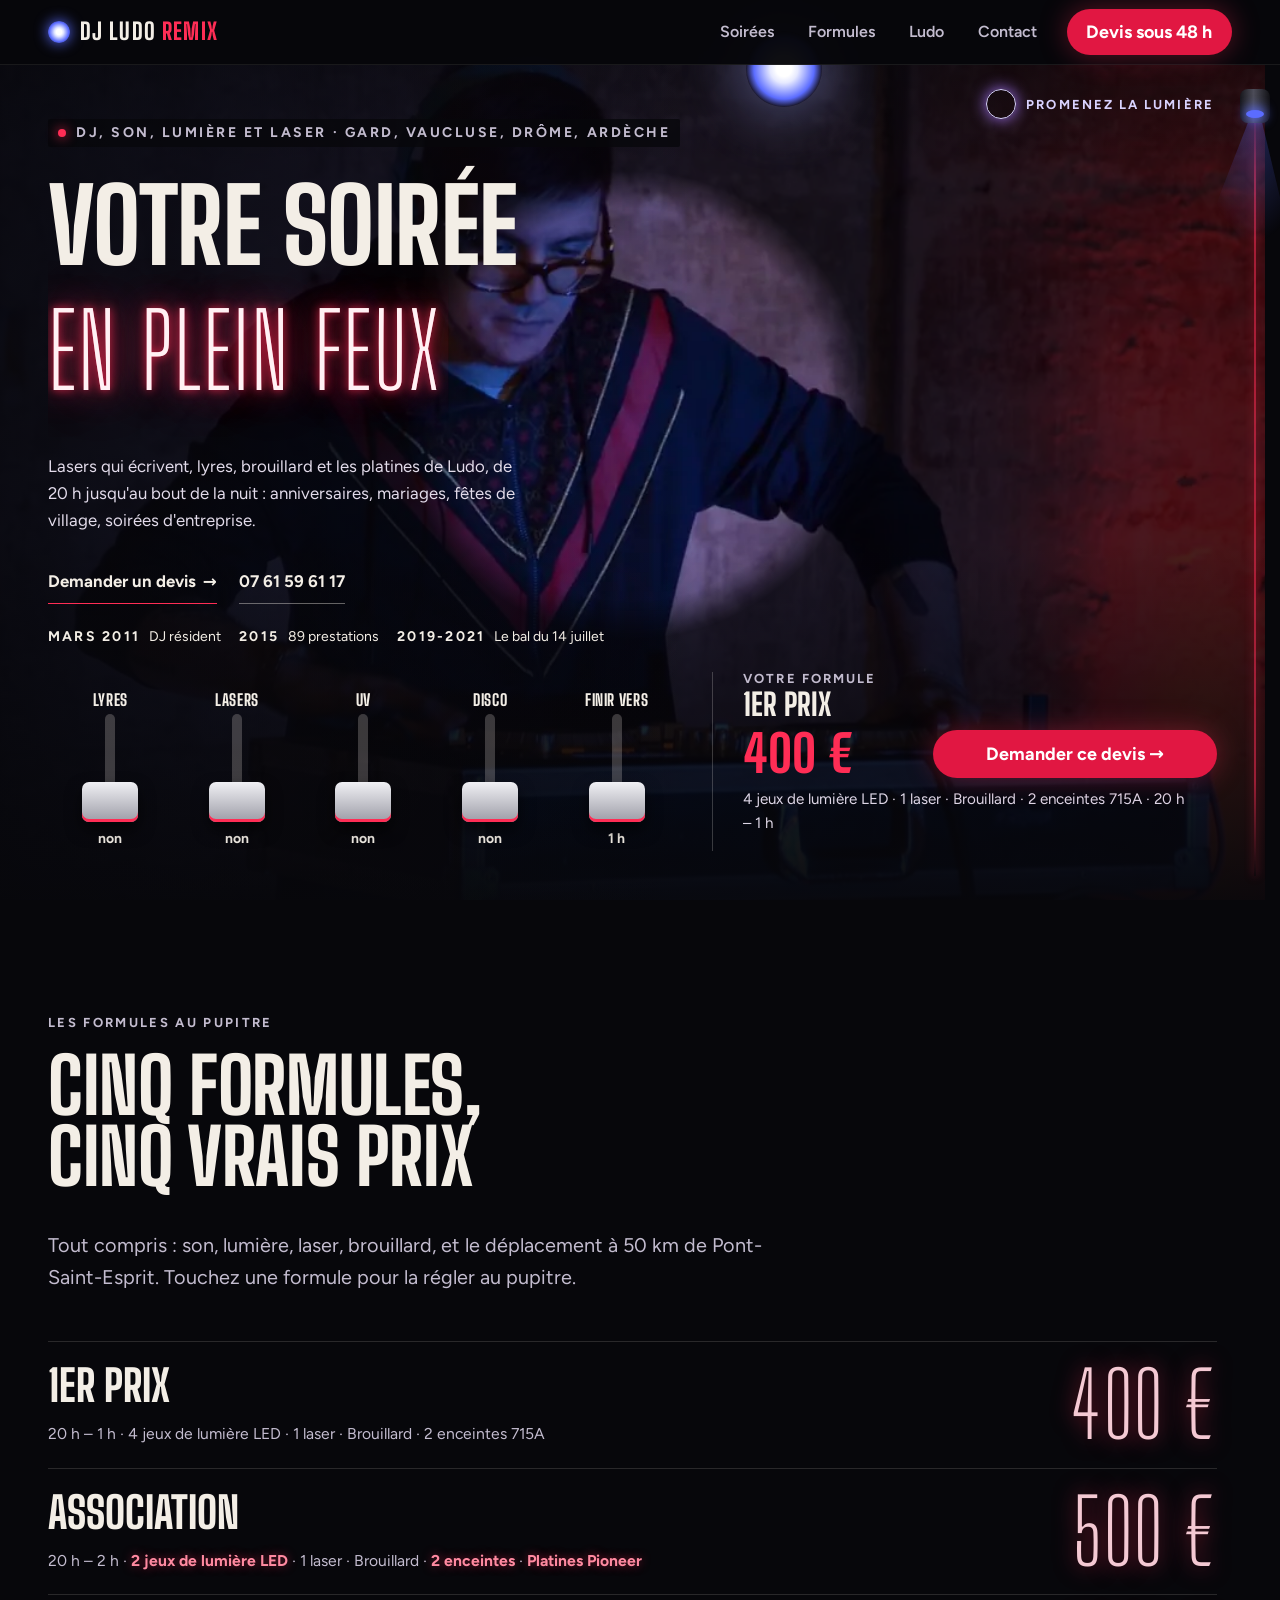
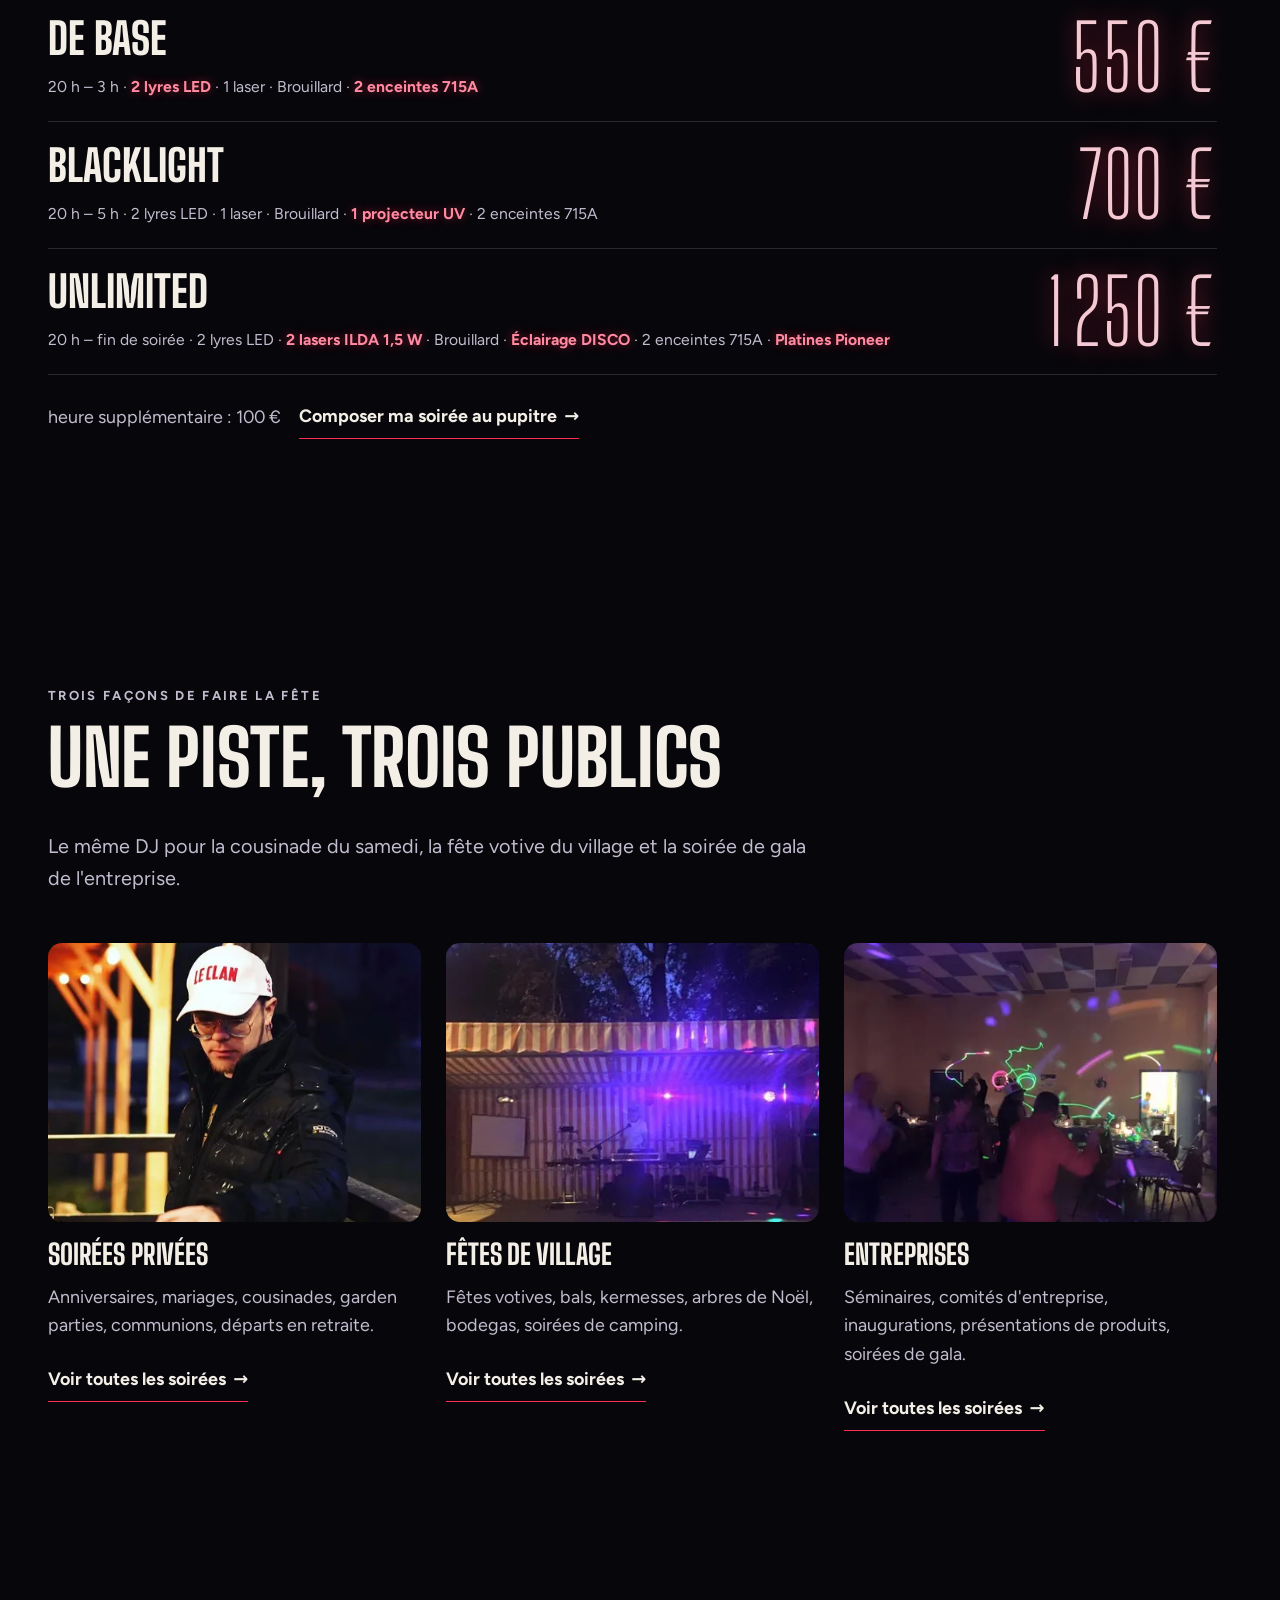
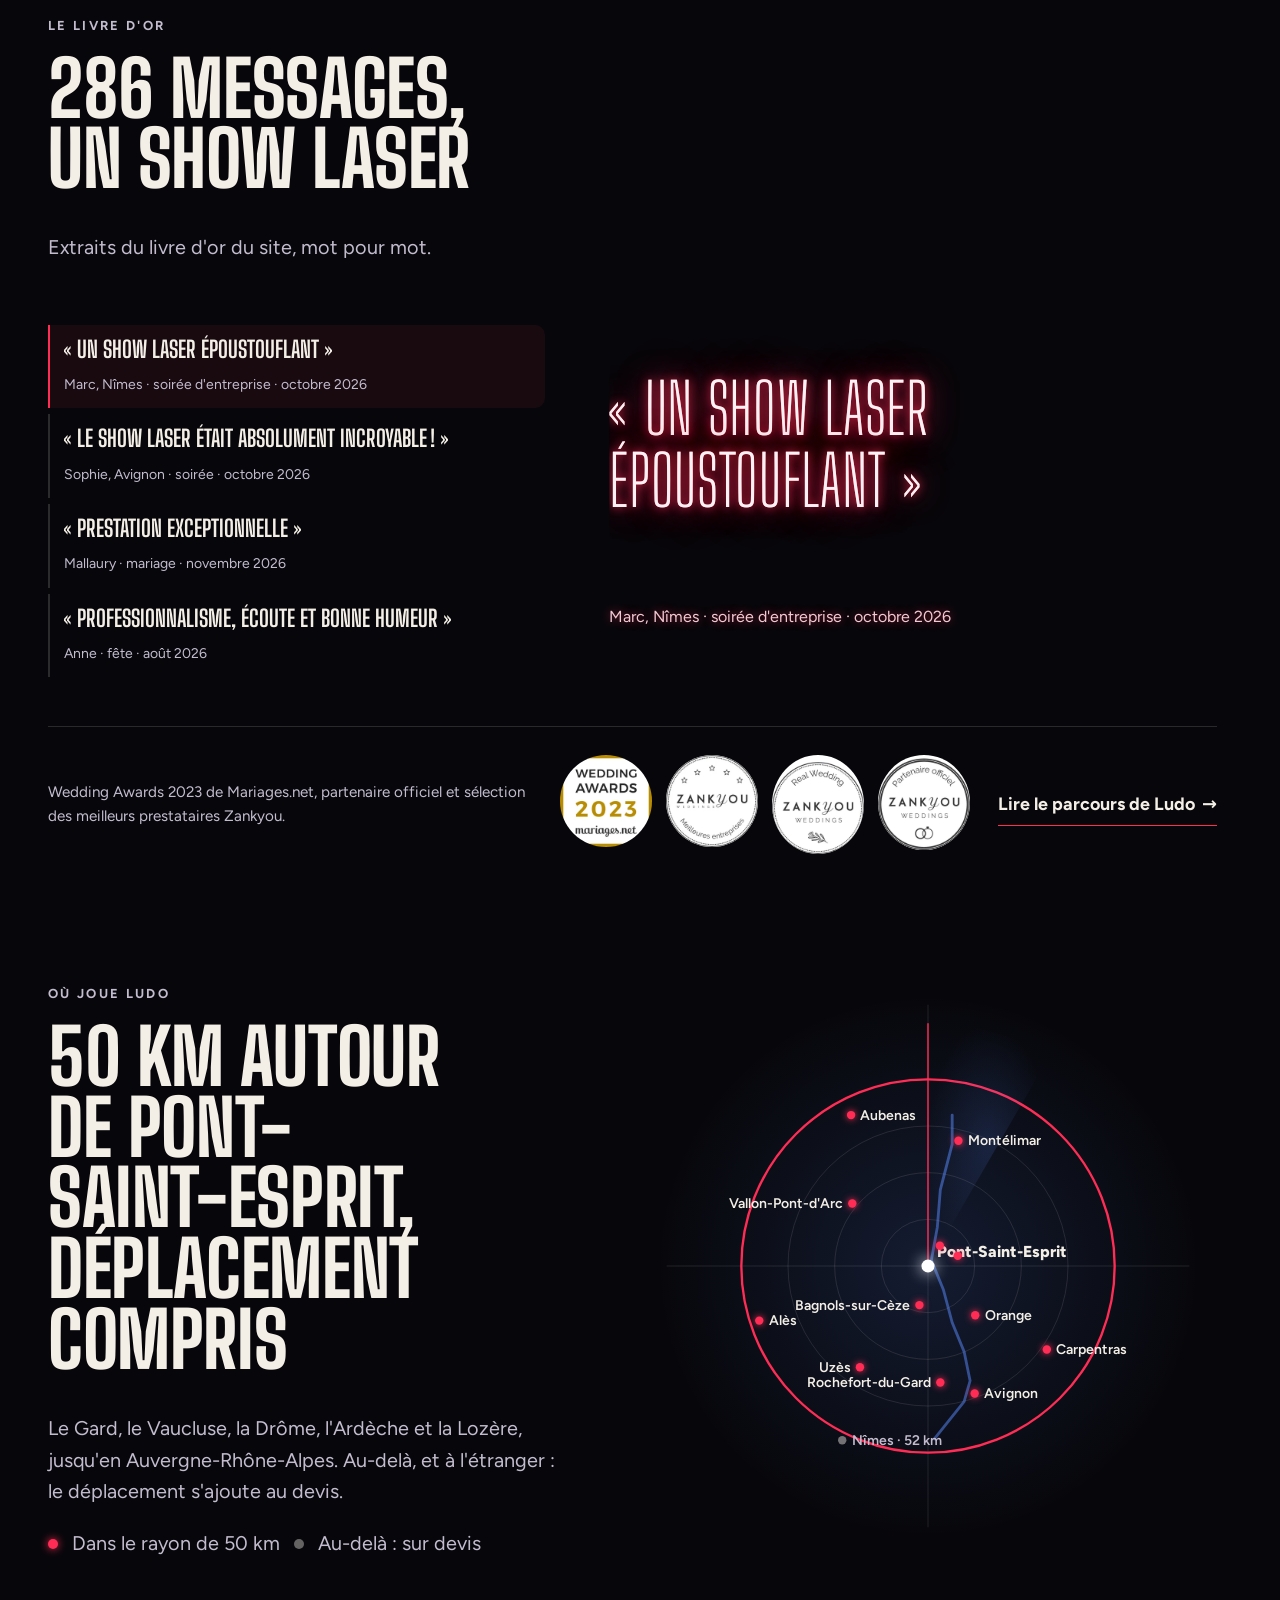
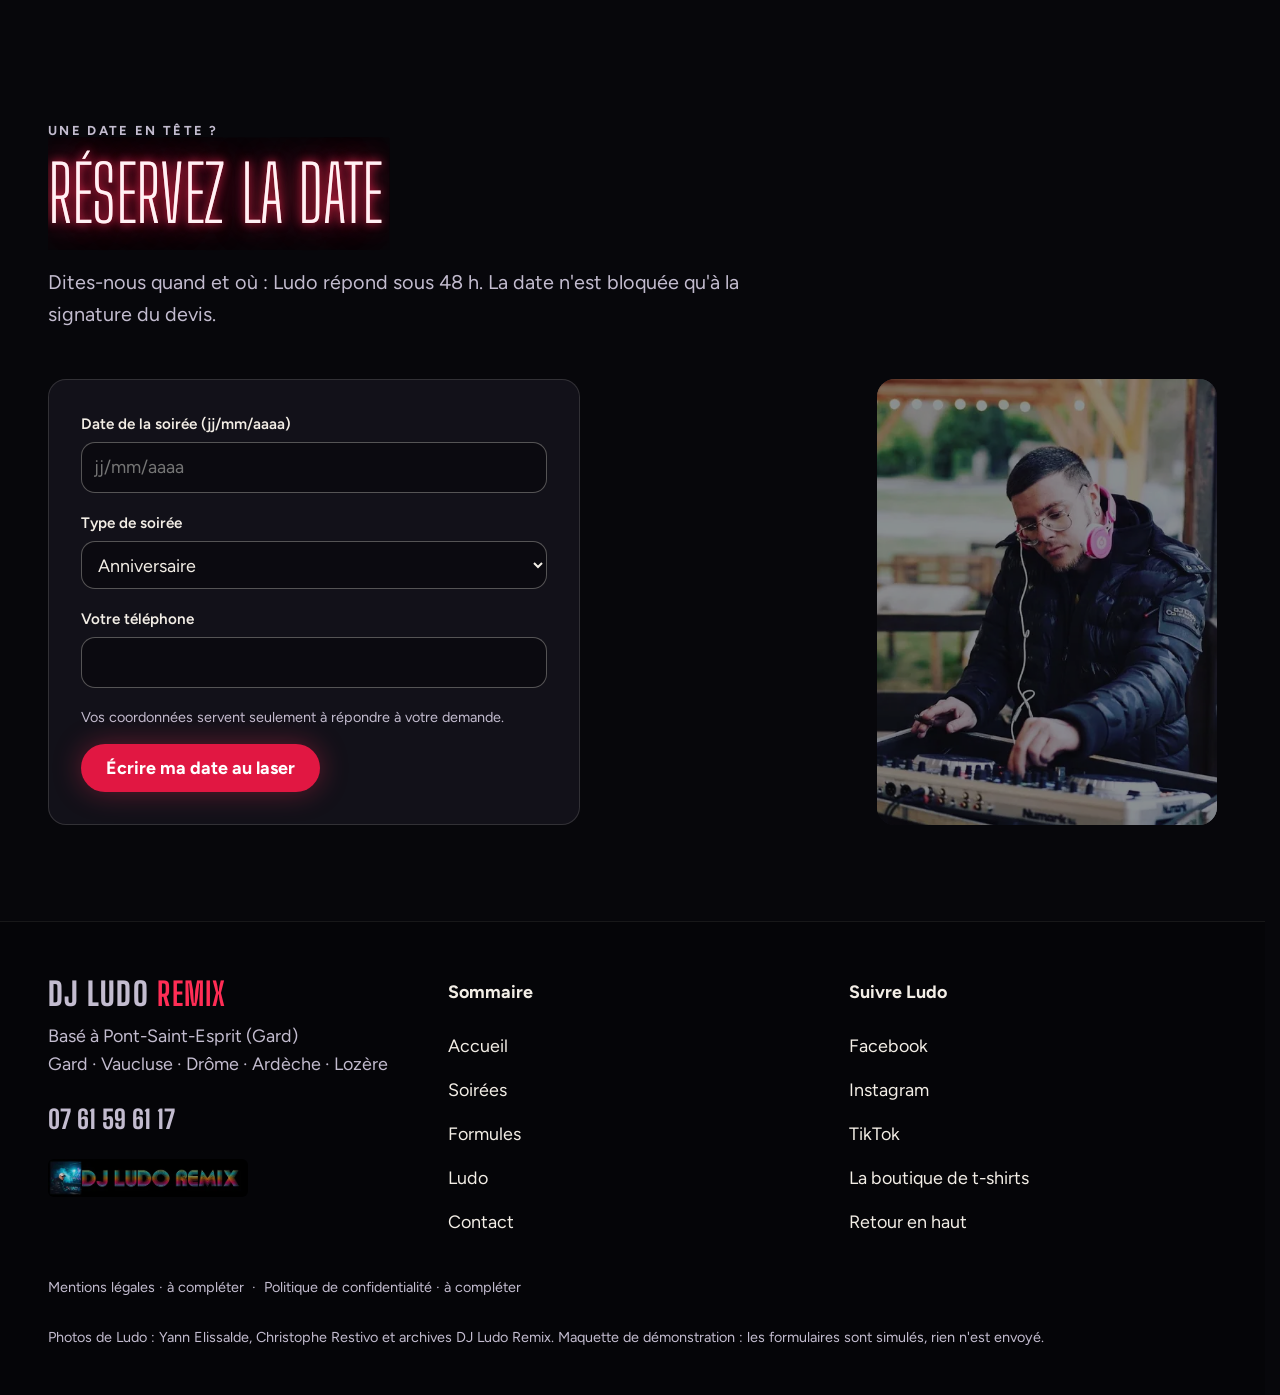
==== index.html @ 6ee3565c "v1 maquette DJ Ludo Remix" ====
<!doctype html>
<html lang="fr" data-v="1">
<head>
<meta charset="utf-8">
<meta name="viewport" content="width=device-width, initial-scale=1, viewport-fit=cover">
<title>DJ Ludo Remix : DJ, son, lumière et laser dans le Gard</title>
<meta name="description" content="Anniversaires, mariages, fêtes de village et soirées d&#39;entreprise : Ludo, ses platines, ses lyres et son show laser. Formules dès 400 €, déplacement compris à 50 km de Pont-Saint-Esprit.">
<meta name="robots" content="noindex, nofollow">
<link rel="canonical" href="https://djludoremix-maquette.vercel.app/">
<style>:root{--fond:#07070b;--texte:#f3eee6;--voile-fond:#0b0a12;--ouverture-fond:#07070b;--menu-fond:#0b0a12}:root { --entete-h: 72px; --barres-h: 0px; } html { background: var(--fond); color: var(--texte); scrollbar-gutter: stable; } body { margin: 0; background: var(--fond); } html.js:not(.secours):not([data-arrivee="retour"]) [data-anime] { opacity: 0; } html.js:not(.secours):not([data-arrivee="retour"]) [data-anime].vu { opacity: 1; } [data-voile] { position: fixed; inset: 0; z-index: 900; background: var(--voile-fond); transform: translateY(100%); visibility: hidden; pointer-events: none; } html[data-arrivee="voile"]:not(.voile-leve):not(.secours) [data-voile] { transform: none; visibility: visible; } html.secours [data-voile] { visibility: hidden !important; } .ouverture-panneau { position: fixed; inset: 0; z-index: 850; display: none; place-content: center; justify-items: center; background: var(--ouverture-fond, var(--voile-fond)); color: var(--fond); text-align: center; } html.js[data-arrivee="intro"]:not(.secours):not(.intro-finie) .ouverture-panneau { display: grid; } html.defilement-bloque, html.defilement-bloque body, html.js[data-arrivee="intro"]:not(.secours):not(.intro-finie), html.js[data-arrivee="intro"]:not(.secours):not(.intro-finie) body, html[data-arrivee="voile"]:not(.voile-leve):not(.secours), html[data-arrivee="voile"]:not(.voile-leve):not(.secours) body { overflow: hidden; } html.js[data-arrivee="intro"]:not(.secours):not(.intro-finie) { background-color: var(--ouverture-fond, var(--voile-fond)); } html[data-arrivee="voile"]:not(.voile-leve):not(.secours) { background-color: var(--voile-fond); }</style>
<script>(function () {
var d = document.documentElement, ss = null, ls = null;
try { ss = window.sessionStorage; ls = window.localStorage; } catch (e) {}
d.classList.add('js');
var nav = performance.getEntriesByType ? performance.getEntriesByType('navigation')[0] : null;
var type = nav ? nav.type : 'navigate';
var depart = null;
try { depart = JSON.parse(ss.getItem('socle:depart') || 'null'); ss.removeItem('socle:depart'); } catch (e) {}
if (depart && !(Date.now() - depart.t < 15000)) depart = null;
var mode = type === 'back_forward' ? 'retour' : type === 'reload' ? 'intro' : depart ? 'voile' : 'intro';
d.setAttribute('data-arrivee', mode);
if (mode === 'voile' && depart.couleur) d.style.setProperty('--voile-fond', depart.couleur);
if (type === 'reload' && 'scrollRestoration' in history) {
history.scrollRestoration = 'manual';
}
try {
var choisie = ls && ls.getItem('socle:langue');
var langue = (d.lang || '').slice(0, 2);
if (choisie && choisie !== langue && type === 'navigate' && !depart) {
var alt = document.querySelector('link[rel="alternate"][hreflang="' + choisie + '"]');
if (alt) location.replace(new URL(alt.href).pathname + location.search + location.hash);
}
} catch (e) {}
setTimeout(function () { if (!d.classList.contains('demarre')) d.classList.add('secours'); }, 2000);
})();</script>
<link rel="preload" href="/assets/fonts/big-shoulders.woff2" as="font" type="font/woff2" crossorigin>
<link rel="preload" href="/assets/fonts/figtree.woff2" as="font" type="font/woff2" crossorigin>
<link rel="stylesheet" href="/assets/css/socle.css?v=1">
<link rel="stylesheet" href="/assets/css/site.css?v=1">
<link rel="modulepreload" href="/assets/js/site.js?v=1">
<link rel="modulepreload" href="/assets/js/socle/index.js?v=1">
<script src="/assets/vendor/gsap.min.js" defer></script>
<script src="/assets/vendor/ScrollTrigger.min.js" defer></script>
<script src="/assets/vendor/SplitText.min.js" defer></script>
<script type="module" src="/assets/js/site.js?v=1"></script>
<meta name="theme-color" content="#07070b">
<link rel="icon" href="/assets/images/favicon.svg" type="image/svg+xml">
<link rel="apple-touch-icon" href="/assets/images/apple-touch-icon.png">
<meta property="og:type" content="website">
<meta property="og:site_name" content="DJ Ludo Remix">
<meta property="og:locale" content="fr_FR">
<meta property="og:title" content="DJ Ludo Remix : DJ, son, lumière et laser dans le Gard">
<meta property="og:description" content="Anniversaires, mariages, fêtes de village et soirées d&#39;entreprise : Ludo, ses platines, ses lyres et son show laser. Formules dès 400 €, déplacement compris à 50 km de Pont-Saint-Esprit.">
<meta property="og:url" content="https://djludoremix-maquette.vercel.app/">
<meta property="og:image" content="https://djludoremix-maquette.vercel.app/assets/partage/accueil-fr.jpg">
<meta property="og:image:width" content="1200">
<meta property="og:image:height" content="630">
<meta property="og:image:alt" content="Ludo aux platines dans la lumière violette, titre « Votre soirée en plein feux »">
<meta name="twitter:card" content="summary_large_image">
<script type="application/ld+json">{"@context":"https://schema.org","@type":"LocalBusiness","name":"DJ Ludo Remix","url":"https://djludoremix-maquette.vercel.app/","telephone":"+33761596117","address":{"@type":"PostalAddress","addressLocality":"Pont-Saint-Esprit","postalCode":"30130","addressCountry":"FR"},"geo":{"@type":"GeoCoordinates","latitude":44.2685151,"longitude":4.641604},"areaServed":["Gard","Vaucluse","Drôme","Ardèche","Lozère"],"description":"DJ, sonorisation, éclairage et laser pour soirées privées, fêtes de village et événements d'entreprise dans le Gard, le Vaucluse, la Drôme, l'Ardèche et la Lozère.","sameAs":["https://www.facebook.com/DJLUDOREMIX","https://www.instagram.com/djludoremix","https://www.tiktok.com/@djludoremix"]}</script>
</head>
<body id="haut">
<div data-voile data-forme="iris" aria-hidden="true"><div class="voile-contenu"><span class="voile-lentille"></span><span data-voile-libelle>Accueil</span></div></div>
<div class="ouverture-panneau" data-ouverture aria-hidden="true">
  <span class="ouverture-brume"></span>
  <svg class="ouverture-laser" viewBox="0 0 1000 220" aria-hidden="true"><defs><clipPath id="intro-revele"><rect class="ouverture-revele" x="0" y="0" width="0" height="220"/></clipPath></defs><text x="500" y="160" text-anchor="middle" class="ouverture-trace ouverture-trace--fond">LUDO REMIX</text><text x="500" y="160" text-anchor="middle" class="ouverture-trace" clip-path="url(#intro-revele)">LUDO REMIX</text><circle class="ouverture-pointe" cx="0" cy="110" r="6"/></svg>
  <span class="ouverture-objet" data-ouverture-objet></span>
  <p class="ouverture-ligne">DJ · son · lumière · laser</p>
</div>
<div class="fil" data-grille="fil" data-effet="fil" aria-hidden="true"><span class="fil-pont"></span><span class="fil-lyre"><span class="fil-lentille"></span></span></div>
<a class="evitement" href="#contenu">Aller au contenu</a>
<header data-entete>
  <div class="entete-rangee">
    <a class="entete-logo" href="/" data-libelle="Accueil" aria-current="page">
      <span class="logo-lentille" aria-hidden="true"></span><span class="logo-mot">DJ Ludo <b>Remix</b></span>
    </a>
    <nav data-nav aria-label="Navigation principale">
      <ul><li><a href="/soirees" data-libelle="Soirées">Soirées</a></li><li><a href="/formules" data-libelle="Formules">Formules</a></li><li><a href="/ludo" data-libelle="Ludo">Ludo</a></li><li><a href="/contact" data-libelle="Contact">Contact</a></li></ul>
    </nav>
    <div class="entete-actions">
      <a class="bouton" href="/contact#devis" data-libelle="Contact">Devis sous 48 h</a>
      <button type="button" data-menu-bouton aria-controls="menu" aria-expanded="false" data-libelle-ouvrir="Menu" data-libelle-fermer="Fermer"><span data-libelle-bouton>Menu</span></button>
      <a class="menu-sansjs" href="#menu" data-menu-lien>Menu</a>
    </div>
  </div>
</header>
<script>/* Avant le premier affichage : rangées de la navigation (même règle que ajusterNav dans assets/js/socle/entete.js)
   et hauteur réelle de l'en-tête, pour que rien ne saute quand le JavaScript du site prend la main. */
(function () {
  var h = document.documentElement, u = document.querySelector('[data-nav] ul'), e = document.querySelector('[data-entete]');
  if (u) {
    var deborde = function () { return u.scrollWidth > u.clientWidth + 1; }, c = deborde();
    if (c && window.matchMedia('(min-width: 900px)').matches) {
      h.classList.add('nav-deux-rangees'); c = deborde();
      if (c) { h.classList.add('nav-deux-lignes'); var a = u.querySelector('a'); c = !a || u.getBoundingClientRect().height > a.getBoundingClientRect().height * 2.5; }
      if (c) h.classList.remove('nav-deux-rangees', 'nav-deux-lignes');
    }
    if (c) h.classList.add('nav-compacte');
  }
  if (e) h.style.setProperty('--entete-h', Math.round(e.getBoundingClientRect().height) + 'px');
})();</script>
<span id="menu-ferme" aria-hidden="true"></span>
<div id="menu" data-menu role="dialog" aria-modal="true" aria-label="Menu">
  <p class="menu-sansjs-fermer"><a href="#menu-ferme">Fermer</a></p>
  <ul><li style="--i:0"><a href="/" class="menu-lien" data-libelle="Accueil" aria-current="page">Accueil</a></li><li style="--i:1"><a href="/soirees" class="menu-lien" data-libelle="Soirées">Soirées</a></li><li style="--i:2"><a href="/formules" class="menu-lien" data-libelle="Formules">Formules</a></li><li style="--i:3"><a href="/ludo" class="menu-lien" data-libelle="Ludo">Ludo</a></li><li style="--i:4"><a href="/contact" class="menu-lien" data-libelle="Contact">Contact</a></li></ul>
  <p><a class="bouton" href="tel:+33761596117">Appeler 07 61 59 61 17</a></p>
</div>
<main id="contenu" tabindex="-1">
<section class="scene" id="debut" data-effet="faisceau" data-grille="manipuler scene" data-scene data-souris aria-label="La même scène sous quatre couleurs">
  <div class="scene-collant" data-collant data-effet="pupitre">
    <script type="application/json" data-pupitre-donnees>[{"cle":"premier-prix","nom":"1er prix","prix":400,"debut":"20 h","fin":"1 h","finH":25,"heureSup":100,"materiel":["4 jeux de lumière LED","1 laser","Brouillard","2 enceintes 715A"],"pour":"Le plus petit prix, jusqu'à 1 h","niveau":[4,0,1,0,0,0]},{"cle":"association","nom":"Association","prix":500,"debut":"20 h","fin":"2 h","finH":26,"heureSup":100,"materiel":["2 jeux de lumière LED","1 laser","Brouillard","2 enceintes","Platines Pioneer"],"pour":"Réservée aux associations, jusqu'à 2 h","niveau":[2,0,1,0,0,1],"association":true},{"cle":"de-base","nom":"De base","prix":550,"debut":"20 h","fin":"3 h","finH":27,"heureSup":100,"materiel":["2 lyres LED","1 laser","Brouillard","2 enceintes 715A"],"pour":"Deux lyres LED, jusqu'à 3 h","niveau":[0,2,1,0,0,0]},{"cle":"blacklight","nom":"BlackLight","prix":700,"debut":"20 h","fin":"5 h","finH":29,"heureSup":100,"materiel":["2 lyres LED","1 laser","Brouillard","1 projecteur UV","2 enceintes 715A"],"pour":"Avec la lumière UV, jusqu'à 5 h","niveau":[0,2,1,1,0,0]},{"cle":"unlimited","nom":"Unlimited","prix":1250,"debut":"20 h","fin":"fin de soirée","finH":32,"heureSup":null,"materiel":["2 lyres LED","2 lasers ILDA 1,5 W","Brouillard","Éclairage DISCO","2 enceintes 715A","Platines Pioneer"],"pour":"Deux lasers ILDA, sans heure de fin","niveau":[0,2,2,0,1,1]}]</script>
    <div class="scene-photos">
      <figure class="media scene-photo scene-photo--0 est-active" style="--cadrage:48% 40%;--cadrage-mobile:44% 34%">
  <picture>
    <img src="/assets/images/accueil-ludo-1280.webp" srcset="/assets/images/accueil-ludo-640.webp 640w, /assets/images/accueil-ludo-1280.webp 1280w, /assets/images/accueil-ludo-1920.webp 1920w" sizes="100vw" alt="Ludo penché sur ses platines, mur de pierre éclairé en bleu et rouge" width="1280" height="853" fetchpriority="high" loading="eager" decoding="async">
  </picture>
</figure>
      <figure class="media scene-photo scene-photo--1" style="--cadrage:44% 40%;--cadrage-mobile:46% 34%">
  <picture><source media="(max-width: 760px) and (orientation: portrait)" srcset="/assets/images/accueil-ouverture-mobile-640.webp 640w" sizes="100vw">
    <img src="/assets/images/accueil-ouverture-1280.webp" srcset="/assets/images/accueil-ouverture-640.webp 640w, /assets/images/accueil-ouverture-1280.webp 1280w, /assets/images/accueil-ouverture-1920.webp 1920w" sizes="100vw" alt="Ludo aux platines devant un mur de pierre éclairé en violet et bleu" width="1280" height="720" loading="lazy" decoding="async">
  </picture>
</figure>
    </div>
    <div class="scene-ombre" aria-hidden="true"></div>
    <div class="scene-lyre" aria-hidden="true"></div>
    <div class="scene-flash" aria-hidden="true"></div>
    <canvas class="scene-lumiere" aria-hidden="true"></canvas>
    <div class="scene-degrade" aria-hidden="true"></div>
    <span class="hero-lentille-haut" aria-hidden="true" data-iris-centre="disque"></span>
    <div class="scene-texte conteneur">
      <p class="surtitre" data-anime="gsap"><span class="point"></span>DJ, son, lumière et laser · Gard, Vaucluse, Drôme, Ardèche</p>
      <h1 class="hero-titre" data-grille="typo"><span class="hero-ligne" data-anime="gsap">Votre soirée</span> <span class="laser-titre hero-ligne" data-effet="laser-titre" data-texte="en plein feux">en plein feux</span></h1>
      <p class="scene-pour" data-anime="gsap">Anniversaires · mariages · fêtes de village · entreprises</p>
      <p class="hero-intro masque-ecran-bas" data-anime="gsap">Lasers qui écrivent, lyres, brouillard et les platines de Ludo, de 20 h jusqu&#39;au bout de la nuit : anniversaires, mariages, fêtes de village, soirées d&#39;entreprise.</p>
      <p class="hero-actions" data-anime="gsap">
        <a href="/contact#devis" class="lien-fleche hero-devis" data-libelle="Contact" data-action-principale>Demander un devis</a>
        <a class="hero-tel" href="tel:+33761596117">07 61 59 61 17</a>
      </p>
      <ol class="scene-etapes masque-ecran-bas" aria-label="Repères du parcours" data-anime="gsap">
        <li class="scene-etape"><span class="lumiere-annee">Mars 2011</span> DJ résident</li><li class="scene-etape"><span class="lumiere-annee">2015</span> 89 prestations</li><li class="scene-etape"><span class="lumiere-annee">2019-2021</span> Le bal du 14 juillet</li>
      </ol>
    </div>
    <div class="scene-console" data-anime="gsap">
      <form class="pupitre-table" data-pupitre>
  <div class="faders">
    <div class="fader">
  <label for="p-lyres">Lyres</label>
  <div class="fader-piste"><input id="p-lyres" name="lyres" type="range" min="0" max="1" step="1" value="0" aria-valuetext="non" data-valeurs="non|2 lyres"></div>
  <output for="p-lyres" class="fader-valeur">non</output>
</div>
    <div class="fader">
  <label for="p-lasers">Lasers</label>
  <div class="fader-piste"><input id="p-lasers" name="lasers" type="range" min="0" max="2" step="1" value="0" aria-valuetext="non" data-valeurs="non|1 laser|2 ILDA"></div>
  <output for="p-lasers" class="fader-valeur">non</output>
</div>
    <div class="fader">
  <label for="p-uv">UV</label>
  <div class="fader-piste"><input id="p-uv" name="uv" type="range" min="0" max="1" step="1" value="0" aria-valuetext="non" data-valeurs="non|oui"></div>
  <output for="p-uv" class="fader-valeur">non</output>
</div>
    <div class="fader">
  <label for="p-disco">Disco</label>
  <div class="fader-piste"><input id="p-disco" name="disco" type="range" min="0" max="1" step="1" value="0" aria-valuetext="non" data-valeurs="non|oui"></div>
  <output for="p-disco" class="fader-valeur">non</output>
</div>
    <div class="fader">
  <label for="p-fin">Finir vers</label>
  <div class="fader-piste"><input id="p-fin" name="fin" type="range" min="0" max="5" step="1" value="0" aria-valuetext="1 h" data-valeurs="1 h|2 h|3 h|4 h|5 h|au bout"></div>
  <output for="p-fin" class="fader-valeur">1 h</output>
</div>
  </div>
  <div class="pupitre-resultat" data-tient>
    <p class="pupitre-resultat-titre">Votre formule</p>
    <p class="pupitre-nom" data-pupitre-nom>1er prix</p>
    <p class="pupitre-prix" data-prix data-info-cle><span data-pupitre-prix>400 €</span></p>
    <p class="pupitre-detail" data-pupitre-detail aria-live="polite">4 jeux de lumière LED · 1 laser · Brouillard · 2 enceintes 715A · 20 h – 1 h</p>
    <label class="pupitre-asso"><input type="checkbox" name="asso"> Nous sommes une association</label>
    <p class="pupitre-inclus masque-ecran-bas">Compris : son, lumière, brouillard, installation 1 h avant, déplacement à 50 km.</p>
    <a class="bouton" href="/contact?formule=premier-prix#devis" data-libelle="Contact" data-pupitre-lien>Demander ce devis →</a>
  </div>
</form>
    </div>
    <p class="hero-astuce" aria-hidden="true"><span class="astuce-souris">Promenez la lumière</span><span class="astuce-doigt">Glissez pour bouger la lumière</span></p>
  </div>
</section>
<section class="prix conteneur" id="formules" data-teinte="#a979ff">
  <div class="tete-section">
    <p class="surtitre">Les formules au pupitre</p>
    <h2 data-anime="lignes">Cinq formules, cinq vrais prix</h2>
    <p data-anime>Tout compris : son, lumière, laser, brouillard, et le déplacement à 50 km de Pont-Saint-Esprit. Touchez une formule pour la régler au pupitre.</p>
  </div>
  <ol class="prix-liste" data-anime="cascade" data-effet="prix-allumes" data-visuel>
    <li><a href="/formules?formule=premier-prix#pupitre" data-libelle="Formules"><span class="prix-nom">1er prix</span><span class="prix-montant" data-prix>400 €</span><span class="prix-heure">20 h – 1 h · 4 jeux de lumière LED · 1 laser · Brouillard · 2 enceintes 715A</span></a></li><li><a href="/formules?formule=association#pupitre" data-libelle="Formules"><span class="prix-nom">Association</span><span class="prix-montant" data-prix>500 €</span><span class="prix-heure">20 h – 2 h · <b class="prix-ajout">2 jeux de lumière LED</b> · 1 laser · Brouillard · <b class="prix-ajout">2 enceintes</b> · <b class="prix-ajout">Platines Pioneer</b></span></a></li><li><a href="/formules?formule=de-base#pupitre" data-libelle="Formules"><span class="prix-nom">De base</span><span class="prix-montant" data-prix>550 €</span><span class="prix-heure">20 h – 3 h · <b class="prix-ajout">2 lyres LED</b> · 1 laser · Brouillard · <b class="prix-ajout">2 enceintes 715A</b></span></a></li><li><a href="/formules?formule=blacklight#pupitre" data-libelle="Formules"><span class="prix-nom">BlackLight</span><span class="prix-montant" data-prix>700 €</span><span class="prix-heure">20 h – 5 h · 2 lyres LED · 1 laser · Brouillard · <b class="prix-ajout">1 projecteur UV</b> · 2 enceintes 715A</span></a></li><li><a href="/formules?formule=unlimited#pupitre" data-libelle="Formules"><span class="prix-nom">Unlimited</span><span class="prix-montant" data-prix>1 250 €</span><span class="prix-heure">20 h – fin de soirée · 2 lyres LED · <b class="prix-ajout">2 lasers ILDA 1,5 W</b> · Brouillard · <b class="prix-ajout">Éclairage DISCO</b> · 2 enceintes 715A · <b class="prix-ajout">Platines Pioneer</b></span></a></li>
  </ol>
  <p class="prix-pied" data-anime><span>heure supplémentaire : 100 €</span> <a href="/formules#pupitre" class="lien-fleche" data-libelle="Formules">Composer ma soirée au pupitre</a></p>
</section>
<section class="soirees-apercu conteneur" id="soirees" data-teinte="#5b8cff">
  <div class="tete-section">
    <p class="surtitre">Trois façons de faire la fête</p>
    <h2 data-anime="lignes">Une piste, trois publics</h2>
    <p data-anime>Le même DJ pour la cousinade du samedi, la fête votive du village et la soirée de gala de l&#39;entreprise.</p>
  </div>
  <div class="trois" data-anime="cascade" tabindex="0" role="region" aria-label="Trois façons de faire la fête">
    <article class="carte-soiree" data-spot="0">
        <figure class="media carte-soiree-media" data-fx="vitesse" style="--cadrage:50% 50%">
  <picture>
    <img src="/assets/images/contact-ludo-784.webp" srcset="/assets/images/contact-ludo-480.webp 480w, /assets/images/contact-ludo-640.webp 640w, /assets/images/contact-ludo-784.webp 784w" sizes="(max-width: 760px) 90vw, 30vw" alt="Ludo en casquette mixe en plein air au crépuscule" width="784" height="980" loading="lazy" decoding="async">
  </picture>
</figure>
        <h3>Soirées privées</h3><p>Anniversaires, mariages, cousinades, garden parties, communions, départs en retraite.</p>
        <a href="/soirees#privee" class="lien-fleche" data-libelle="Soirées">Voir toutes les soirées</a>
      </article><article class="carte-soiree" data-spot="1">
        <figure class="media carte-soiree-media" data-fx="vitesse" style="--cadrage:50% 50%">
  <picture>
    <img src="/assets/images/village-800.webp" srcset="/assets/images/village-480.webp 480w, /assets/images/village-640.webp 640w, /assets/images/village-800.webp 800w" sizes="(max-width: 760px) 90vw, 30vw" alt="Ludo sur la scène d&#39;une fête de village, sous l&#39;auvent rayé et les lyres violettes" width="800" height="533" loading="lazy" decoding="async">
  </picture>
</figure>
        <h3>Fêtes de village</h3><p>Fêtes votives, bals, kermesses, arbres de Noël, bodegas, soirées de camping.</p>
        <a href="/soirees#publique" class="lien-fleche" data-libelle="Soirées">Voir toutes les soirées</a>
      </article><article class="carte-soiree" data-spot="2">
        <figure class="media carte-soiree-media" data-fx="vitesse" style="--cadrage:50% 50%">
  <picture>
    <img src="/assets/images/salle-laser-2-800.webp" srcset="/assets/images/salle-laser-2-480.webp 480w, /assets/images/salle-laser-2-640.webp 640w, /assets/images/salle-laser-2-800.webp 800w" sizes="(max-width: 760px) 90vw, 30vw" alt="Faisceaux laser au-dessus des danseurs d&#39;une salle des fêtes" width="800" height="533" loading="lazy" decoding="async">
  </picture>
</figure>
        <h3>Entreprises</h3><p>Séminaires, comités d&#39;entreprise, inaugurations, présentations de produits, soirées de gala.</p>
        <a href="/soirees#entreprise" class="lien-fleche" data-libelle="Soirées">Voir toutes les soirées</a>
      </article>
  </div>
</section>
<section class="livre conteneur" id="livre" data-teinte="#ff2d55" data-effet="show-laser" data-souris>
  <canvas class="livre-lasers" aria-hidden="true"></canvas>
  <div class="tete-section">
    <p class="surtitre">Le livre d&#39;or</p>
    <h2 data-anime="lignes">286 messages, un show laser</h2>
    <p data-anime>Extraits du livre d&#39;or du site, mot pour mot.</p>
  </div>
  <div class="livre-grille">
    <ul class="livre-avis">
      <li><button type="button" class="livre-choix est-choisi" data-texte="« Un show laser époustouflant »" data-qui="Marc, Nîmes · soirée d&#39;entreprise · octobre 2026" aria-pressed="true"><span class="livre-citation">« Un show laser époustouflant »</span><span class="livre-qui">Marc, Nîmes · soirée d&#39;entreprise · octobre 2026</span></button></li><li><button type="button" class="livre-choix" data-texte="« Le show laser était absolument incroyable ! »" data-qui="Sophie, Avignon · soirée · octobre 2026" aria-pressed="false"><span class="livre-citation">« Le show laser était absolument incroyable ! »</span><span class="livre-qui">Sophie, Avignon · soirée · octobre 2026</span></button></li><li><button type="button" class="livre-choix" data-texte="« Prestation exceptionnelle »" data-qui="Mallaury · mariage · novembre 2026" aria-pressed="false"><span class="livre-citation">« Prestation exceptionnelle »</span><span class="livre-qui">Mallaury · mariage · novembre 2026</span></button></li><li><button type="button" class="livre-choix" data-texte="« Professionnalisme, écoute et bonne humeur »" data-qui="Anne · fête · août 2026" aria-pressed="false"><span class="livre-citation">« Professionnalisme, écoute et bonne humeur »</span><span class="livre-qui">Anne · fête · août 2026</span></button></li>
    </ul>
    <figure class="livre-mur" data-visuel aria-live="polite">
      <blockquote><p class="laser-titre livre-grand" data-effet="laser-titre" data-texte="« Un show laser époustouflant »">« Un show laser époustouflant »</p></blockquote>
      <figcaption class="livre-signature">Marc, Nîmes · soirée d&#39;entreprise · octobre 2026</figcaption>
    </figure>
  </div>
  <div class="badges">
    <p>Wedding Awards 2023 de Mariages.net, partenaire officiel et sélection des meilleurs prestataires Zankyou.</p>
    <ul data-anime="cascade">
      <li><img src="/assets/images/badge-wedding-awards-240.webp" alt="Wedding Awards 2023, Mariages.net" width="240" height="240" loading="lazy"></li>
      <li><img src="/assets/images/badge-zankyou-selection-240.webp" alt="Zankyou, sélection des meilleurs prestataires" width="240" height="240" loading="lazy"></li>
      <li><img src="/assets/images/badge-zankyou-real-240.webp" alt="Zankyou, Real Wedding publié" width="240" height="258" loading="lazy"></li>
      <li><img src="/assets/images/badge-zankyou-partenaire-240.webp" alt="Zankyou, partenaire officiel" width="240" height="248" loading="lazy"></li>
    </ul>
    <a href="/ludo#livre" class="lien-fleche" data-libelle="Ludo">Lire le parcours de Ludo</a>
  </div>
</section>
<section class="rayon conteneur" id="rayon" data-teinte="#3dffb0">
  <div class="tete-section">
    <p class="surtitre">Où joue Ludo</p>
    <h2 data-anime="lignes">50 km autour de Pont-Saint-Esprit, déplacement compris</h2>
    <p data-anime>Le Gard, le Vaucluse, la Drôme, l&#39;Ardèche et la Lozère, jusqu&#39;en Auvergne-Rhône-Alpes. Au-delà, et à l&#39;étranger : le déplacement s&#39;ajoute au devis.</p>
    <p class="rayon-legende" data-anime><span class="pastille est-dans"></span>Dans le rayon de 50 km <span class="pastille"></span>Au-delà : sur devis</p>
  </div>
  <div class="rayon-boite" data-fx="trace" data-visuel><svg class="rayon-carte" viewBox="0 0 600 600" role="img" aria-label="Carte des villes autour de Pont-Saint-Esprit et du rayon de 50 km" data-repere>
  <defs><radialGradient id="rayon-fond"><stop offset="0" stop-color="#5b8cff" stop-opacity=".16"/><stop offset="1" stop-color="#5b8cff" stop-opacity="0"/></radialGradient></defs>
  <circle cx="300" cy="300" r="290" fill="url(#rayon-fond)"/>
  <g class="rayon-grille" fill="none" stroke="rgba(243,238,230,.12)"><circle cx="300" cy="300" r="50"/><circle cx="300" cy="300" r="100"/><circle cx="300" cy="300" r="150"/><path d="M300 20 V580 M20 300 H580"/></g>
  <path class="rayon-rhone" d="M325.9 138.3 L325.9 169.5 L313.2 218.4 L310.0 258.4 L303.6 294.0 L316.4 325.1 L325.9 360.7 L338.7 391.9 L345.1 423.0 L338.7 445.2 L306.8 485.3" fill="none" stroke="#5b8cff" stroke-opacity=".5" stroke-width="3" stroke-linecap="round"/>
  <circle class="rayon-cercle" cx="300" cy="300" r="200" fill="none" stroke="#ff2d55" stroke-width="2.5" pathLength="1" data-fx-trait/>
  <g class="rayon-balayage" data-effet="rayon-50km"><path d="M300 300 L300 40 A260 260 0 0 1 430 75 Z" fill="url(#rayon-fond)" opacity=".9"/><path d="M300 300 L300 40" stroke="#ff2d55" stroke-width="1.5"/></g>
  <g class="rayon-ville est-base est-dans" transform="translate(300.0 300.0)"><circle r="7"/><text x="10" y="-10" text-anchor="start">Pont-Saint-Esprit</text></g><g class="rayon-ville est-dans est-secondaire" transform="translate(290.8 341.9)"><circle r="4.5"/><text x="-10" y="5" text-anchor="end">Bagnols-sur-Cèze</text></g><g class="rayon-ville est-dans est-secondaire" transform="translate(312.7 278.3)"><circle r="4.5"/></g><g class="rayon-ville est-dans" transform="translate(331.9 289.1)"><circle r="4.5"/></g><g class="rayon-ville est-dans est-secondaire" transform="translate(350.6 352.7)"><circle r="4.5"/><text x="10" y="5" text-anchor="start">Orange</text></g><g class="rayon-ville est-dans" transform="translate(227.1 408.5)"><circle r="4.5"/><text x="-10" y="5" text-anchor="end">Uzès</text></g><g class="rayon-ville est-dans est-secondaire" transform="translate(313.2 424.8)"><circle r="4.5"/><text x="-10" y="5" text-anchor="end">Rochefort-du-Gard</text></g><g class="rayon-ville est-dans" transform="translate(350.0 436.6)"><circle r="4.5"/><text x="10" y="5" text-anchor="start">Avignon</text></g><g class="rayon-ville est-dans" transform="translate(332.6 165.8)"><circle r="4.5"/><text x="10" y="5" text-anchor="start">Montélimar</text></g><g class="rayon-ville est-dans" transform="translate(217.6 138.3)"><circle r="4.5"/><text x="10" y="5" text-anchor="start">Aubenas</text></g><g class="rayon-ville est-dans" transform="translate(119.2 358.5)"><circle r="4.5"/><text x="10" y="5" text-anchor="start">Alès</text></g><g class="rayon-ville" transform="translate(208.1 486.7)"><circle r="4.5"/><text x="10" y="5" text-anchor="start">Nîmes · 52 km</text></g><g class="rayon-ville est-dans est-secondaire" transform="translate(427.3 389.4)"><circle r="4.5"/><text x="10" y="5" text-anchor="start">Carpentras</text></g><g class="rayon-ville est-dans est-secondaire" transform="translate(218.9 233.1)"><circle r="4.5"/><text x="-10" y="5" text-anchor="end">Vallon-Pont-d&#39;Arc</text></g>
</svg></div>
</section>
<section class="date conteneur" id="date" data-teinte="#ff2d55">
  <div class="tete-section">
    <p class="surtitre">Une date en tête ?</p>
    <h2 class="laser-titre" data-effet="laser-titre" data-texte="Réservez la date">Réservez la date</h2>
    <p data-anime>Dites-nous quand et où : Ludo répond sous 48 h. La date n&#39;est bloquée qu&#39;à la signature du devis.</p>
  </div>
  <div class="date-boite">
    <form class="date-form" data-formulaire data-date-laser novalidate data-anime>
      <div class="champ"><label for="d-date">Date de la soirée (jj/mm/aaaa)</label><input id="d-date" name="date" type="text" inputmode="numeric" placeholder="jj/mm/aaaa" pattern="\d{2}/\d{2}/\d{4}" autocomplete="off" required></div>
      <div class="champ"><label for="d-type">Type de soirée</label>
        <select id="d-type" name="type"><option>Anniversaire</option><option>Mariage</option><option>Fête de village</option><option>Soirée d'entreprise</option><option>Bar ou restaurant</option><option>Autre</option></select></div>
      <div class="champ"><label for="d-tel">Votre téléphone</label><input id="d-tel" name="tel" type="tel" autocomplete="tel" required></div>
      <p class="mention-donnees">Vos coordonnées servent seulement à répondre à votre demande.</p>
      <button type="submit" class="bouton" data-grille="retour" data-effet="date-laser">Écrire ma date au laser</button>
      <p data-message-envoi role="status" tabindex="-1" hidden></p>
    </form>
    <div class="date-mur" aria-hidden="true" data-visuel>
      <figure class="media date-photo" data-anime="rideau" style="--cadrage:52% 30%">
  <picture>
    <img src="/assets/images/bars-ludo-784.webp" srcset="/assets/images/bars-ludo-480.webp 480w, /assets/images/bars-ludo-640.webp 640w, /assets/images/bars-ludo-784.webp 784w" sizes="(max-width: 760px) 90vw, 30vw" alt="" width="784" height="1176" loading="lazy" decoding="async">
  </picture>
</figure>
      <svg class="date-ecrit" viewBox="0 0 600 200"><text x="300" y="120" text-anchor="middle" class="date-texte"></text></svg>
      <span class="date-tampon">Reçu<small>Réponse sous 48 h</small></span>
    </div>
  </div>
</section>
</main>
<footer class="pied" id="pied">
  <div class="conteneur pied-grille">
    <div class="pied-marque">
      <p class="pied-logo">DJ Ludo <b>Remix</b></p>
      <p>Basé à Pont-Saint-Esprit (Gard)<br>Gard · Vaucluse · Drôme · Ardèche · Lozère</p>
      <p><a class="pied-tel" href="tel:+33761596117">07 61 59 61 17</a></p>
      <img class="pied-logo-image" src="/assets/images/logo-480.webp" alt="Logo actuel de DJ Ludo Remix" width="480" height="93" loading="lazy">
    </div>
    <nav aria-label="Sommaire">
      <p><strong>Sommaire</strong></p>
      <ul><li><a href="/" data-libelle="Accueil" aria-current="page">Accueil</a></li><li><a href="/soirees" data-libelle="Soirées">Soirées</a></li><li><a href="/formules" data-libelle="Formules">Formules</a></li><li><a href="/ludo" data-libelle="Ludo">Ludo</a></li><li><a href="/contact" data-libelle="Contact">Contact</a></li></ul>
    </nav>
    <div>
      <p><strong>Suivre Ludo</strong></p>
      <ul>
        <li><a href="https://www.facebook.com/DJLUDOREMIX" target="_blank" rel="noopener">Facebook</a></li>
        <li><a href="https://www.instagram.com/djludoremix" target="_blank" rel="noopener">Instagram</a></li>
        <li><a href="https://www.tiktok.com/@djludoremix" target="_blank" rel="noopener">TikTok</a></li>
        <li><a href="https://dj-ludo-remix.myspreadshop.fr/" target="_blank" rel="noopener">La boutique de t-shirts</a></li>
        <li><a href="#haut" data-sans-transition>Retour en haut</a></li>
      </ul>
    </div>
  </div>
  <div class="conteneur pied-bas">
    <p>Mentions légales · à compléter &nbsp;·&nbsp; Politique de confidentialité · à compléter</p>
    <p>Photos de Ludo : Yann Elissalde, Christophe Restivo et archives DJ Ludo Remix. Maquette de démonstration : les formulaires sont simulés, rien n&#39;est envoyé.</p>
  </div>
</footer>
<div data-barre-fixe>
  <a class="bouton bouton--contour" href="tel:+33761596117">Appeler</a>
  <a class="bouton" href="/contact#devis" data-libelle="Contact">Devis sous 48 h</a>
</div>
</body>
</html>
---- assets/css/socle.css ----
/* Socle : règles communes à toutes les maquettes. Le style du projet va dans site.css.
   Les couleurs et polices du projet se règlent par les variables ci-dessous (redéfinies dans site.css). */
:root {
  --police-titres: Georgia, 'Times New Roman', serif;
  --police-texte: system-ui, -apple-system, 'Segoe UI', Roboto, sans-serif;
  --accent: #b3361f;
  --texte-doux: color-mix(in srgb, var(--texte) 78%, var(--fond));
  --ligne: color-mix(in srgb, var(--texte) 18%, var(--fond));
  --gouttiere: clamp(16px, 4vw, 48px);
  --largeur: 1240px;
  --rayon: 6px;
  --duree: .7s;
  --courbe: cubic-bezier(.22, 1, .36, 1);
}

*, *::before, *::after { box-sizing: border-box; }
html { -webkit-text-size-adjust: 100%; text-size-adjust: 100%; }
body {
  font-family: var(--police-texte); font-size: clamp(1rem, .96rem + .2vw, 1.125rem); line-height: 1.6;
  padding-bottom: var(--barres-h); overflow-x: clip;
}
img, picture, video, canvas, svg { display: block; max-width: 100%; }
img, video { height: auto; }
h1, h2, h3, h4 { font-family: var(--police-titres); line-height: 1.08; margin: 0 0 .5em; text-wrap: balance; font-weight: 600; }
p, li, dd, figcaption { text-wrap: pretty; }
p { margin: 0 0 1em; }
a { color: inherit; }
a[href^="mailto:"] { overflow-wrap: anywhere; }
button, input, select, textarea { font: inherit; color: inherit; }
button { cursor: pointer; }
:where(a, button, input, select, textarea, summary, [tabindex]) { -webkit-tap-highlight-color: transparent; }
:focus { outline: none; }
:focus-visible { outline: 3px solid var(--accent); outline-offset: 3px; border-radius: 2px; }
[id] { scroll-margin-top: calc(var(--entete-h) + 12px); scroll-margin-bottom: calc(var(--barres-h) + 12px); }
/* Lien profond vers une scène qui cache l'en-tête : elle arrive tout en haut de l'écran (comme aller() du socle). */
html.js:not(.secours) :is([data-entete-cache], [data-entete-cache] [id], [data-fx="plein-ecran"], [data-fx="plein-ecran"] [id]) { scroll-margin-top: 0; }
[hidden] { display: none !important; }

.visuellement-cache {
  position: absolute !important; width: 1px; height: 1px; padding: 0; margin: -1px;
  overflow: hidden; clip: rect(0 0 0 0); white-space: nowrap; border: 0;
}
.evitement {
  position: fixed; left: 12px; top: 12px; z-index: 1000; padding: 12px 16px; background: var(--texte); color: var(--fond);
  transform: translateY(-160%); text-decoration: none;
}
.evitement:focus-visible { transform: none; }
.conteneur { width: min(100% - 2 * var(--gouttiere), var(--largeur)); margin-inline: auto; }
.chiffres { font-variant-numeric: tabular-nums; }

/* Boutons : zones tactiles d'au moins 44 px. */
.bouton {
  display: inline-flex; align-items: center; justify-content: center; gap: .5em;
  min-height: 48px; min-width: 44px; padding: .7em 1.4em; border-radius: 999px;
  background: var(--accent); color: var(--fond); text-decoration: none; font-weight: 600; border: 0;
  line-height: 1.2; text-align: center;
}
.bouton--contour { background: transparent; color: inherit; box-shadow: inset 0 0 0 2px currentColor; }
.bouton[disabled] { opacity: .55; cursor: not-allowed; }

/* Apparitions : cachées par le style critique jusqu'à .vu, jamais recachées. */
html.js:not(.secours):not([data-arrivee="retour"]) [data-anime]:not([data-anime="gsap"]) {
  transform: translate3d(0, 1.2rem, 0);
  transition: opacity var(--duree) var(--courbe) var(--delai, 0s), transform var(--duree) var(--courbe) var(--delai, 0s);
}
html.js:not(.secours):not([data-arrivee="retour"]) [data-anime]:not([data-anime="gsap"]).vu { transform: none; }

/* Bibliothèque d'effets (effets.js). Apparitions : le bloc lui-même ne glisse pas, ce sont ses parties qui arrivent.
   Mêmes conditions que les apparitions : en secours, au retour et sans JavaScript, état final direct.
   Les transitions ne valent que pendant l'arrivée (.fx-fini ensuite) : celles du projet reprennent la main. */
html.js:not(.secours):not([data-arrivee="retour"]) :is([data-anime="lignes"], [data-anime="mots"], [data-anime="lettres"], [data-anime="cascade"]):not([data-anime="gsap"]) {
  transform: none; transition: opacity .25s linear var(--delai, 0s);
}
/* Masques des lignes : découpe par clip-path, débordante en haut et sur les côtés (accents), un peu en bas (jambages),
   au lieu d'un overflow et de marges : la mise en page ne change pas d'un pixel pendant la découpe. La ligne part
   d'assez bas (135 %) pour rester invisible malgré le débord du bas. */
.fx-ligne-mask { overflow: visible !important; clip-path: inset(-.4em -.6em -.2em -.6em); }
html.js:not(.secours):not([data-arrivee="retour"]) [data-anime="lignes"] .fx-ligne {
  transform: translate3d(0, 135%, 0); transition: transform 1s var(--courbe) calc(var(--delai, 0s) + var(--i, 0) * 90ms);
}
html.js:not(.secours):not([data-arrivee="retour"]) [data-anime="lignes"].vu .fx-ligne { transform: none; }
html.js:not(.secours):not([data-arrivee="retour"]) [data-anime="mots"] .fx-mot {
  opacity: 0; transform: translate3d(0, .5em, 0);
  transition: opacity .6s var(--courbe) calc(var(--delai, 0s) + var(--i, 0) * 35ms), transform .7s var(--courbe) calc(var(--delai, 0s) + var(--i, 0) * 35ms);
}
html.js:not(.secours):not([data-arrivee="retour"]) [data-anime="mots"].vu .fx-mot { opacity: 1; transform: none; }
/* Lettres : chaque mot reste d'un bloc (jamais coupé en fin de ligne), les lettres basculent en place. */
[data-anime="lettres"] :is(.fx-mot-l, .fx-lettre) { display: inline-block; }
html.js:not(.secours):not([data-arrivee="retour"]) [data-anime="lettres"] .fx-lettre {
  opacity: 0; transform: translate3d(0, .55em, 0) rotate(12deg); transform-origin: 0 100%;
  transition: opacity .5s var(--courbe) calc(var(--delai, 0s) + var(--i, 0) * 18ms), transform .8s var(--courbe) calc(var(--delai, 0s) + var(--i, 0) * 18ms);
}
html.js:not(.secours):not([data-arrivee="retour"]) [data-anime="lettres"].vu .fx-lettre { opacity: 1; transform: none; }
html.js:not(.secours):not([data-arrivee="retour"]) [data-anime="cascade"] > * { opacity: 0; transform: translate3d(0, 1.8rem, 0); }
html.js:not(.secours):not([data-arrivee="retour"]) [data-anime="cascade"]:not(.fx-fini) > * {
  transition: opacity .7s var(--courbe) calc(var(--delai, 0s) + var(--i, 0) * 80ms), transform .9s var(--courbe) calc(var(--delai, 0s) + var(--i, 0) * 80ms);
}
html.js:not(.secours):not([data-arrivee="retour"]) [data-anime="cascade"].vu > * { opacity: 1; transform: none; }
/* Rideau : règle aussi précise que celle des apparitions (sinon sa transition de découpe serait écrasée). */
html.js:not(.secours):not([data-arrivee="retour"]) [data-anime="rideau"]:not([data-anime="gsap"]) {
  transform: none; clip-path: inset(0 0 100% 0);
}
html.js:not(.secours):not([data-arrivee="retour"]) [data-anime="rideau"]:not([data-anime="gsap"]):not(.fx-fini) {
  transition: opacity .25s linear var(--delai, 0s), clip-path 1.2s cubic-bezier(.77, 0, .18, 1) var(--delai, 0s);
}
html.js:not(.secours):not([data-arrivee="retour"]) [data-anime="rideau"]:not([data-anime="gsap"]).vu { clip-path: inset(0 0 0 0); }
html.js:not(.secours):not([data-arrivee="retour"]) [data-anime="rideau"]:not([data-fx]) > :is(picture, video) { transform: scale(1.14); }
html.js:not(.secours):not([data-arrivee="retour"]) [data-anime="rideau"]:not([data-fx]):not(.fx-fini) > :is(picture, video) { transition: transform 1.6s var(--courbe) var(--delai, 0s); }
html.js:not(.secours):not([data-arrivee="retour"]) [data-anime="rideau"].vu:not([data-fx]) > :is(picture, video) { transform: none; }
/* Effets liés au défilement : l'image déplacée par GSAP n'a aucune transition CSS (une seule source par propriété). */
[data-fx="parallaxe"] > :is(picture, video, img), [data-fx="zoom"] > :is(picture, video, img) { transition: none; }
/* WebGL « onde » : le canvas, calé sur l'image, n'est visible que pendant le mouvement ; au repos, l'image d'origine, nette. */
[data-fx="onde"] { position: relative; }
.fx-onde { position: absolute; left: 0; top: 0; width: 100%; height: 100%; pointer-events: none; opacity: 0; transition: opacity .3s linear; }
.fx-onde--actif { opacity: 1; transition-duration: .12s; }
/* Image qui s'ouvre en plein écran : section haute, cadre collant en haut de l'écran (sticky, pas d'épinglage GSAP).
   En secours et sans JavaScript : image entière dans une section normale (règles [data-collant]). */
html.js:not(.secours) [data-fx="plein-ecran"] { position: relative; height: var(--fx-longueur, 260svh); }
html.js:not(.secours) [data-fx="plein-ecran"] > [data-collant] { position: sticky; top: 0; height: 100vh; height: 100svh; overflow: hidden; }
[data-fx="plein-ecran"] > [data-collant] > .media, [data-fx="plein-ecran"] [data-fx-cible] { width: 100%; height: 100%; border-radius: 0; }
:is(html.secours, html:not(.js)) [data-fx="plein-ecran"] [data-fx-cible] { height: 100svh; }
/* Mots géants : la rangée garde sa largeur (mots répétés au besoin) et ne sort jamais de son bandeau.
   En secours et sans JavaScript, les mots passent à la ligne : rien n'est coupé. */
[data-fx="mots-geants"] { overflow: hidden; overflow: clip; }
[data-fx="mots-geants"] [data-fx-rangee] { width: max-content; white-space: nowrap; margin: 0; }
:is(html.secours, html:not(.js)) [data-fx="mots-geants"] { overflow: visible; }
:is(html.secours, html:not(.js)) [data-fx="mots-geants"] [data-fx-rangee] { width: auto; white-space: normal; line-height: 1.2; }
/* Inclinaison selon la vitesse : GSAP seul tient la transformation (pas de transition CSS sur transform). */
[data-fx="vitesse"], [data-fx="mots-geants"] [data-fx-rangee] { transition-property: opacity, color, background-color, border-color, box-shadow !important; }

/* Effets au survol : au premier survol, GSAP prend la main sur la transformation (classe fx-survol) :
   plus aucune transition CSS sur transform pour cet élément. */
.fx-survol { transition-property: opacity, color, background-color, border-color, box-shadow !important; }

[data-boucle-css].hors-ecran, [data-boucle-css].hors-ecran *, [data-boucle-css].en-pause, [data-boucle-css].en-pause * { animation-play-state: paused !important; }

/* En-tête : opaque, jamais coupé, se cache en descendant. */
[data-entete] {
  position: fixed; inset: 0 0 auto; z-index: 800; background: var(--fond);
  border-bottom: 1px solid var(--ligne); transition: transform .35s var(--courbe);
}
html.entete-cache [data-entete], html.scene-sans-entete:not(.menu-ouvert) [data-entete] { transform: translateY(-100%); }
.entete-rangee {
  display: flex; align-items: center; gap: clamp(8px, 2vw, 28px);
  min-height: 64px; padding: 8px var(--gouttiere); max-width: calc(var(--largeur) + 2 * var(--gouttiere)); margin-inline: auto;
}
.entete-logo { display: inline-flex; align-items: center; gap: .6em; min-height: 44px; text-decoration: none; font-weight: 700; flex: none; }
.entete-logo img { width: 36px; height: 36px; }
[data-nav] { flex: 1 1 auto; min-width: 0; display: flex; justify-content: flex-end; }
[data-nav] ul { display: flex; gap: clamp(12px, 2vw, 28px); list-style: none; margin: 0; padding: 0; min-width: 0; overflow: hidden; white-space: nowrap; }
/* Un lien de navigation ne passe jamais à la ligne : sinon il « tient » sur deux lignes et le relais
   (deuxième rangée, bouton Menu) ne se déclenche pas. */
[data-nav] a { display: inline-flex; align-items: center; min-height: 44px; text-decoration: none; white-space: nowrap; }
[data-nav] a[aria-current] { text-decoration: underline; text-underline-offset: .35em; text-decoration-thickness: 2px; }
.entete-actions { display: flex; align-items: center; gap: 8px; flex: none; }
.entete-actions .bouton { min-height: 44px; padding-inline: 1.1em; }
.entete-langue { display: inline-flex; align-items: center; justify-content: center; min-width: 44px; min-height: 44px; text-decoration: none; font-weight: 600; text-transform: uppercase; }
[data-menu-bouton] { display: none; min-height: 44px; min-width: 44px; padding: 0 14px; border: 0; border-radius: 999px; background: var(--texte); color: var(--fond); font-weight: 600; }
html.nav-compacte [data-nav] { display: none; }
html.nav-compacte [data-menu-bouton] { display: inline-flex; align-items: center; }
html.nav-compacte .entete-actions { margin-left: auto; }
/* Dès 900 px, les liens qui ne tiennent pas à côté du logo passent sur une deuxième rangée (entete.js) :
   jamais le bouton Menu seul sur ordinateur. L'en-tête est plus haut : --entete-h suit (mesures.js). */
html.nav-deux-rangees .entete-rangee { flex-wrap: wrap; row-gap: 0; }
html.nav-deux-rangees [data-nav] { order: 3; flex: 1 0 100%; justify-content: flex-start; border-top: 1px solid var(--ligne); }
html.nav-deux-rangees .entete-actions { margin-left: auto; }
html.nav-deux-lignes [data-nav] ul { flex-wrap: wrap; row-gap: 0; column-gap: clamp(12px, 1.6vw, 24px); }
@media (max-width: 520px) { .entete-actions .bouton { display: none; } }

/* Sans JavaScript : l'en-tête reste dans le flux (sa hauteur n'est pas mesurée, rien ne passe dessous).
   Dès 900 px, les liens passent à la ligne sous le logo ; en dessous, un lien Menu ouvre le menu plein écran
   par son ancre (#menu:target) et un lien Fermer le referme. */
.menu-sansjs, .menu-sansjs-fermer { display: none; }
html:not(.js) { --entete-h: 0px; }
html:not(.js) [data-entete] { position: relative; }
@media (min-width: 900px) {
  html:not(.js) .entete-rangee { flex-wrap: wrap; row-gap: 0; }
  html:not(.js) [data-nav] { order: 3; flex: 1 0 100%; justify-content: flex-start; }
  html:not(.js) [data-nav] ul { flex-wrap: wrap; column-gap: clamp(12px, 2vw, 28px); row-gap: 0; }
  html:not(.js) .entete-actions { margin-left: auto; }
}
@media (max-width: 899px) {
  html:not(.js) [data-nav] { display: none; }
  html:not(.js) .entete-actions { margin-left: auto; }
  html:not(.js) .menu-sansjs {
    display: inline-flex; align-items: center; min-height: 44px; min-width: 44px; padding: 0 14px; border-radius: 999px;
    background: var(--texte); color: var(--fond); font-weight: 600; text-decoration: none;
  }
}
html:not(.js) #menu:target { z-index: 810; visibility: visible; opacity: 1; transition: none; padding-top: 24px; }
html:not(.js) #menu:target li { opacity: 1; transform: none; transition: none; }
html:not(.js) #menu:target .menu-sansjs-fermer { display: block; margin: 0 0 16px; }
html:not(.js) .menu-sansjs-fermer a { display: inline-flex; align-items: center; min-height: 44px; font-weight: 600; }
/* Cible du lien Fermer : fixe, elle ne fait pas défiler la page quand le menu se referme. */
#menu-ferme { position: fixed; top: 0; left: 0; width: 1px; height: 1px; pointer-events: none; }
/* Sans JavaScript, la barre fixe du téléphone n'est pas mesurée : sa hauteur est réservée d'office. */
@media (max-width: 760px) { html:not(.js) { --barres-h: calc(65px + env(safe-area-inset-bottom)); } }

/* Menu : plein écran, liens qui arrivent l'un après l'autre. */
[data-menu] {
  position: fixed; inset: 0; z-index: 790; background: var(--menu-fond, var(--fond)); overflow-y: auto; overscroll-behavior: contain;
  padding: calc(var(--entete-h) + 24px) var(--gouttiere) calc(32px + var(--barres-h));
  visibility: hidden; opacity: 0; transition: opacity .3s var(--courbe), visibility 0s .3s;
}
html.menu-ouvert [data-menu] { visibility: visible; opacity: 1; transition: opacity .3s var(--courbe); }
html.menu-ouvert [data-entete] { transform: none; }
[data-menu] ul { list-style: none; margin: 0 0 32px; padding: 0; }
[data-menu] li { opacity: 0; transform: translateY(12px); transition: opacity .4s var(--courbe), transform .4s var(--courbe); transition-delay: calc(var(--i, 0) * 50ms + 80ms); }
html.menu-ouvert [data-menu] li { opacity: 1; transform: none; }
[data-menu] .menu-lien { display: flex; align-items: center; min-height: 52px; font-family: var(--police-titres); font-size: clamp(1.6rem, 7vw, 2.6rem); text-decoration: none; }
[data-menu] .menu-lien[aria-current] { color: var(--accent); }

/* Voile de transition (état de départ dans le style critique). */
[data-voile] { display: grid; place-items: center; color: var(--fond); }
.voile-contenu { display: grid; justify-items: center; gap: 12px; text-align: center; padding: var(--gouttiere); }
.voile-contenu img { width: 56px; height: 56px; }
[data-voile-libelle] { font-family: var(--police-titres); font-size: clamp(1.6rem, 5vw, 3rem); }
/* Forme « vague » : bords ondulés du voile (en haut à la montée, en bas au retrait), posés par le gabarit. */
[data-voile] .voile-vague { position: absolute; left: 0; width: 100%; height: clamp(60px, 12vh, 120px); fill: var(--voile-fond); pointer-events: none; }
[data-voile] .voile-vague--haut { bottom: calc(100% - 1px); transform-origin: 50% 100%; }
[data-voile] .voile-vague--bas { top: calc(100% - 1px); transform-origin: 50% 0; }
/* Trou qui s'ouvre dans le voile (forme « iris ») ou dans le panneau de l'intro (versObjet) :
   variables --cx, --cy (centre) et --trou (rayon), posées image par image par le socle. */
[data-voile].avec-trou, .ouverture-panneau.avec-trou {
  -webkit-mask: radial-gradient(circle at var(--cx, 50%) var(--cy, 50%), transparent var(--trou, -2px), #000 calc(var(--trou, -2px) + 1px));
          mask: radial-gradient(circle at var(--cx, 50%) var(--cy, 50%), transparent var(--trou, -2px), #000 calc(var(--trou, -2px) + 1px));
}

/* Barre fixe du téléphone : action principale et contact rapide. */
[data-barre-fixe] {
  position: fixed; inset: auto 0 0; z-index: 780; display: none; gap: 8px;
  padding: 8px var(--gouttiere) calc(8px + env(safe-area-inset-bottom)); background: var(--fond); border-top: 1px solid var(--ligne);
  transition: transform .3s var(--courbe);
}
[data-barre-fixe] .bouton { flex: 1; min-height: 48px; }
[data-barre-fixe].barre-masquee { transform: translateY(110%); }
@media (max-width: 760px) { [data-barre-fixe] { display: flex; } }

/* Écrans plein cadre et sections épinglées : tout tient dans la partie visible. */
.ecran {
  min-height: 100vh; min-height: 100svh; display: flex; flex-direction: column;
  padding-top: calc(var(--entete-h) + 16px); padding-bottom: calc(var(--barres-h) + 16px);
}
.ecran.epingle { height: 100vh; height: 100svh; min-height: 0; }
.ecran .piste { flex: 1 1 auto; min-height: 0; max-height: 820px; }

/* Scènes épinglées ou collantes du projet ([data-scene], .ecran.epingle) : en secours et sans
   JavaScript, plus rien n'est épinglé, la scène prend la hauteur de son contenu (au moins un écran) au lieu
   d'être coupée. Son cadre collant [data-collant] redevient un bloc normal. */
:is(html.secours, html:not(.js)) :is([data-scene], .ecran.epingle) { height: auto !important; min-height: 100svh; }
:is(html.secours, html:not(.js)) [data-collant] { position: relative !important; top: auto !important; height: auto !important; min-height: 100svh; }

/* Faces arrière d'un objet en 3D (verso d'une carte, dos d'un volet) : jamais visibles de dos ;
   en secours et sans JavaScript, l'objet est posé ouvert et son dos est retiré (sinon il recouvre le texte). */
[data-face="dos"] { backface-visibility: hidden; -webkit-backface-visibility: hidden; }
:is(html.secours, html:not(.js)) [data-face="dos"] { display: none !important; }

/* Écrans bas. 1366×768 et moins de 820 px de haut sur ordinateur : .masque-ecran-bas se retire (phrase
   d'introduction, surtitre, légende), pour que le premier écran et les scènes épinglées tiennent.
   Téléphone à l'horizontale et moins de 500 px de haut : .masque-ecran-tres-bas se retire aussi, et les
   écrans plein cadre se resserrent. Les tailles des titres d'ouverture se règlent dans site.css, dans les
   mêmes requêtes (@media (max-height: 820px) and (min-width: 761px), puis (max-height: 500px)). */
@media (max-height: 820px) and (min-width: 761px) { .masque-ecran-bas { display: none !important; } }
@media (max-height: 500px) {
  .masque-ecran-bas, .masque-ecran-tres-bas { display: none !important; }
  .ecran { padding-top: calc(var(--entete-h) + 8px); padding-bottom: calc(var(--barres-h) + 8px); }
}

/* Médias : cadrage réglé par --cadrage (object-position), mention des illustrations générées. */
.media { position: relative; margin: 0; overflow: hidden; border-radius: var(--rayon); background: color-mix(in srgb, var(--texte) 8%, var(--fond)); } /* jamais de case vide pendant le chargement */
.media picture { display: block; width: 100%; height: 100%; }
.media img, .media video { width: 100%; height: 100%; object-fit: cover; object-position: var(--cadrage, 50% 50%); }
@media (max-width: 760px) { .media img, .media video { object-position: var(--cadrage-mobile, var(--cadrage, 50% 50%)); } }
.mention-ia {
  position: absolute; right: 8px; bottom: 8px; z-index: 2; padding: 3px 8px; border-radius: 999px;
  background: rgba(0, 0, 0, .66); color: #fff; font: 600 12px/1.4 var(--police-texte); letter-spacing: .01em; pointer-events: none;
}

/* Formulaires. */
.champ { display: grid; gap: 6px; margin-bottom: 18px; }
.champ label { font-weight: 600; }
.champ input, .champ select, .champ textarea {
  min-height: 48px; padding: 10px 12px; border: 1px solid color-mix(in srgb, var(--texte) 45%, var(--fond)); border-radius: var(--rayon); background: var(--fond);
}
.champ [aria-invalid="true"] { border-color: #b00020; }
.champ-erreur { margin: 0; color: #b00020; font-size: .95rem; }
.mention-donnees { font-size: .9rem; color: var(--texte-doux); }
[data-message-envoi] { padding: 12px 16px; border-radius: var(--rayon); background: color-mix(in srgb, var(--accent) 12%, var(--fond)); }

/* Barre de lecture des pages longues. */
[data-barre-lecture] { position: fixed; left: 0; right: 0; top: var(--entete-h); height: 3px; z-index: 805; background: var(--accent); transform: scaleX(0); transform-origin: 0 50%; }
html.entete-cache [data-barre-lecture] { top: 0; }

/* Curseur personnalisé (souris uniquement, activé par data-curseur sur html). */
.curseur {
  position: fixed; left: -8px; top: -8px; z-index: 1001; width: 16px; height: 16px; border-radius: 50%;
  border: 2px solid var(--accent); pointer-events: none; opacity: 0; transition: opacity .2s, width .2s, height .2s, left .2s, top .2s;
}
html.curseur-actif .curseur { opacity: 1; }
.curseur.curseur-lien { width: 40px; height: 40px; left: -20px; top: -20px; }
.curseur.curseur-cache { opacity: 0 !important; }

/* Pied de page. */
.pied { padding: 56px 0 32px; border-top: 1px solid var(--ligne); }
.pied-grille { display: grid; gap: 32px; grid-template-columns: repeat(auto-fit, minmax(200px, 1fr)); }
.pied ul { list-style: none; margin: 0; padding: 0; }
.pied a, .pied button.lien { display: inline-flex; align-items: center; min-height: 44px; }
button.lien { background: none; border: 0; padding: 0; text-decoration: underline; text-underline-offset: .2em; }
.pied-bas { display: flex; flex-wrap: wrap; justify-content: space-between; gap: 12px; margin-top: 32px; font-size: .9rem; color: var(--texte-doux); }
---- assets/css/site.css ----
/* DJ Ludo Remix · direction « Plein feux ». Le socle (socle.css) donne les règles communes. */
@font-face { font-family: "Big Shoulders"; src: url(/assets/fonts/big-shoulders.woff2) format("woff2"); font-weight: 100 900; font-display: swap; }
@font-face { font-family: "Figtree"; src: url(/assets/fonts/figtree.woff2) format("woff2"); font-weight: 300 900; font-display: swap; }
/* Polices de secours ajustées : le texte ne saute pas à l'arrivée des vraies polices. */
@font-face { font-family: "BS repli"; src: local("Arial Narrow"), local("Arial"); size-adjust: 78%; ascent-override: 120%; }
@font-face { font-family: "Fig repli"; src: local("Arial"); size-adjust: 96%; }

:root {
  --police-titres: "Big Shoulders", "BS repli", "Arial Narrow", sans-serif;
  --police-texte: "Figtree", "Fig repli", system-ui, sans-serif;
  --accent: #e11742;           /* boutons (texte blanc 4,6:1) */
  --laser: #ff2d55;            /* tracés, surtitres (5,6:1 sur le noir) */
  --bleu: #5b8cff; --uv: #a979ff; --vert: #3dffb0; --or: #ffb43a; --rose: #ff4fb6;
  --gel: #5b6cff;              /* couleur de la lyre, change avec la section */
  --texte-doux: #c3bccf;
  --ligne: rgba(243, 238, 230, .14);
  --carte: #121119;
  --rayon: 14px;
  --largeur: 1280px;
}
html { background: var(--fond); }
body { color: var(--texte); }
::selection { background: var(--laser); color: #fff; }
h1, h2, h3 { font-family: var(--police-titres); font-weight: 800; text-transform: uppercase; letter-spacing: -.005em; line-height: .92; }
h2 { font-size: clamp(2.6rem, min(6vw, 9vh), 5.4rem); }
h3 { font-size: clamp(1.6rem, 2.2vw, 2.1rem); line-height: 1; }
a { text-underline-offset: .2em; }
.bouton { background: var(--accent); color: #fff; font-weight: 700; box-shadow: 0 0 28px rgba(255, 45, 85, .35); }
.bouton--contour { background: transparent; color: var(--texte); box-shadow: inset 0 0 0 1.5px rgba(243, 238, 230, .45); }
.surtitre { display: flex; line-height: 1.3; align-items: center; gap: 10px; margin: 0 0 14px; font: 700 13px/1.3 var(--police-texte); letter-spacing: .18em; text-transform: uppercase; color: var(--texte-doux); }
.surtitre .point { flex: none; width: 8px; height: 8px; border-radius: 50%; background: var(--laser); box-shadow: 0 0 12px var(--laser); }
.tete-section { max-width: 760px; margin-bottom: clamp(28px, 4vw, 48px); }
.tete-section > p:not(.surtitre) { color: var(--texte-doux); font-size: clamp(1.05rem, 1rem + .3vw, 1.25rem); }
.lien-fleche { display: inline-flex; align-items: center; gap: .4em; min-height: 44px; font-weight: 700; text-decoration: none; color: var(--texte); border-bottom: 1px solid var(--laser); }
.lien-fleche::after { content: "→"; transition: transform .3s var(--courbe); }
.lien-fleche:hover::after { transform: translateX(4px); }
section { position: relative; }
.media { border-radius: var(--rayon); background: #15141c; }

/* ---------- Titres tracés au laser (data-effet="laser-titre") ----------
   Le texte est lisible tout de suite (néon éteint, rose pâle) ; le laser le parcourt en moins d'une seconde
   et l'allume (copie lumineuse ::after révélée de gauche à droite, pointe ::before qui court devant). */
.laser-titre { position: relative; display: inline-block; color: #f4c9d3; }
.laser-titre::after { content: attr(data-texte); position: absolute; inset: 0; color: #fff1f4;
  text-shadow: 0 0 10px rgba(255, 45, 85, .95), 0 0 30px rgba(255, 45, 85, .7), 0 0 60px rgba(255, 45, 85, .35); clip-path: inset(-30% -2% -30% 0); pointer-events: none; }
.laser-titre::before { content: ""; position: absolute; z-index: 1; top: 50%; left: 0; width: 10px; height: 10px; margin: -5px 0 0 -5px; border-radius: 50%; background: #fff;
  box-shadow: 0 0 10px 3px #ff2d55, 0 0 30px 8px rgba(255, 45, 85, .6); opacity: 0; pointer-events: none; }
html.js:not(.secours):not([data-arrivee="retour"]) .laser-titre:not(.trace-en-cours)::after { clip-path: inset(-30% 102% -30% 0); }
html.js .laser-titre.trace-en-cours::after { transition: clip-path var(--trace-duree, .8s) cubic-bezier(.6, .05, .35, 1); clip-path: inset(-30% -2% -30% 0); }
html.js .laser-titre.trace-en-cours::before { animation: pointe var(--trace-duree, .8s) cubic-bezier(.6, .05, .35, 1) forwards; }
@keyframes pointe { 0% { left: 0; opacity: 1; } 92% { opacity: 1; } 100% { left: 100%; opacity: 0; } }
.laser-titre--avis { color: #f3eee6; }
.laser-titre--avis::after { color: #ffe9ee; text-shadow: 0 0 8px rgba(255, 45, 85, .8), 0 0 24px rgba(255, 45, 85, .45); }

/* ---------- En-tête ---------- */
[data-entete] { background: rgba(7, 7, 11, .97); border-bottom-color: rgba(243, 238, 230, .08); }
.entete-logo { gap: .55em; }
.logo-lentille { width: 22px; height: 22px; border-radius: 50%; background: radial-gradient(circle, #fff 0 18%, #dfe4ff 30%, var(--gel) 62%, #14162e 100%); box-shadow: 0 0 14px var(--gel); transition: background .6s, box-shadow .6s; }
.logo-mot { font-family: var(--police-titres); font-weight: 800; font-size: 1.45rem; letter-spacing: .05em; text-transform: uppercase; }
.logo-mot b { color: var(--laser); font-weight: 800; }
[data-nav] a { font-weight: 600; font-size: 1rem; color: var(--texte-doux); }
[data-nav] a:hover, [data-nav] a[aria-current] { color: var(--texte); text-decoration-color: var(--laser); }
[data-menu-bouton], .menu-sansjs { background: var(--texte); color: var(--fond); }
[data-menu] .menu-lien { font-weight: 800; text-transform: uppercase; font-size: clamp(2.2rem, 10vw, 3.6rem); }
[data-menu] .menu-lien[aria-current] { color: var(--laser); }

/* ---------- Voile (iris) et intro ---------- */
[data-voile] { color: var(--texte); }
.voile-lentille, .ouverture-objet { display: block; width: 64px; height: 64px; border-radius: 50%; background: radial-gradient(circle, #fff 0 16%, #dfe4ff 30%, #5b6cff 64%, #14162e 100%); box-shadow: 0 0 40px 8px rgba(91, 108, 255, .55); }
[data-voile-libelle] { font-weight: 800; text-transform: uppercase; letter-spacing: .04em; color: var(--texte); }
.ouverture-panneau { gap: 10px; overflow: hidden; color: var(--texte); }
.ouverture-brume { position: absolute; inset: -10%; background: url(/assets/images/brume.webp) center/cover; opacity: .55; animation: derive 16s linear infinite alternate; }
@keyframes derive { to { transform: translate3d(-6%, 2%, 0) scale(1.08); } }
.ouverture-laser { position: relative; width: min(900px, 88vw); height: auto; overflow: visible; }
.ouverture-trace { font-family: var(--police-titres); font-weight: 300; font-size: 168px; letter-spacing: .02em; fill: none; stroke: #ff6a86; stroke-width: 2.2;
  filter: drop-shadow(0 0 8px rgba(255, 45, 85, .9)); }
.ouverture-trace--fond { stroke: rgba(255, 106, 134, .12); filter: none; }
.ouverture-pointe { fill: #fff; filter: drop-shadow(0 0 6px #ff2d55) drop-shadow(0 0 16px #ff2d55); opacity: 0; }
.ouverture-objet { position: relative; }
.ouverture-ligne { position: relative; margin: 6px 0 0; font: 600 13px/1 var(--police-texte); letter-spacing: .28em; text-transform: uppercase; color: var(--texte-doux); }

/* ---------- Fil : la lyre qui glisse sur le pont dans la marge droite ---------- */
.fil { position: fixed; z-index: 700; right: 6px; top: calc(var(--entete-h) + 24px); bottom: calc(var(--barres-h) + 24px); width: 18px; pointer-events: none; }
.fil-pont { position: absolute; left: 8px; top: 0; bottom: 0; width: 2px; background: repeating-linear-gradient(180deg, rgba(243, 238, 230, .28) 0 2px, transparent 2px 14px); }
.fil-lyre { position: absolute; left: 0; top: 0; width: 18px; height: 22px; border-radius: 5px; background: linear-gradient(90deg, #17171c, #4c4c58 45%, #111115); transform: translate3d(0, calc(var(--fil, 0) * (100cqh - 22px)), 0); }
.fil { container-type: size; }
.fil-lentille { position: absolute; left: 3px; bottom: 3px; width: 12px; height: 6px; border-radius: 50%; background: var(--gel); box-shadow: 0 0 12px 2px var(--gel); transition: background .6s, box-shadow .6s; }
@media (max-width: 760px) { .fil { right: 2px; width: 12px; } .fil-lyre { width: 12px; height: 16px; } .fil-lentille { left: 2px; width: 8px; height: 4px; } .fil-pont { left: 5px; } }
html:not(.js) .fil { display: none; }

/* ---------- Accueil : ouverture ---------- */
.hero { position: relative; min-height: 100svh; display: flex; align-items: center; overflow: hidden; padding: calc(var(--entete-h) + 24px) var(--gouttiere) calc(var(--barres-h) + 32px); isolation: isolate; touch-action: pan-y; }
.hero-scene { position: absolute; inset: 0; z-index: -1; --fx: 52%; --fy: 52%; }
.hero-photo { position: absolute; inset: 0; border-radius: 0; }
.hero-photo img { object-position: 46% 38%; }
.hero-nuit { position: absolute; inset: 0; background: #07070b;
  -webkit-mask-image: radial-gradient(ellipse min(26vw, 380px) min(36vh, 360px) at var(--fx) var(--fy), rgba(0,0,0,0) 0 22%, rgba(0,0,0,.62) 55%, rgba(0,0,0,.965) 88%);
          mask-image: radial-gradient(ellipse min(26vw, 380px) min(36vh, 360px) at var(--fx) var(--fy), rgba(0,0,0,0) 0 22%, rgba(0,0,0,.62) 55%, rgba(0,0,0,.965) 88%); }
.hero-brume { position: absolute; inset: 0; overflow: hidden; pointer-events: none; }
.hero-brume span { position: absolute; inset: -20%; background: url(/assets/images/brume.webp) center/cover; opacity: .16; animation: derive 22s linear infinite alternate; }
.hero-brume span + span { opacity: .12; animation-duration: 31s; animation-direction: alternate-reverse; transform: scaleX(-1); }
.hero-cone, .hero-lasers { position: absolute; inset: 0; width: 100%; height: 100%; pointer-events: none; overflow: visible; }
.hero-cone polygon { fill: url(#cone-degrade); }
.hero-cone ellipse { fill: rgba(200, 205, 255, .1); }
.hero-lasers { opacity: .62; }
.hero-lasers line { stroke-width: 1.1; filter: drop-shadow(0 0 3px currentColor); }
.hero-pont { position: absolute; top: var(--entete-h); left: 36%; right: -2%; height: 26px; background: repeating-linear-gradient(90deg, #3a3a42 0 2px, transparent 2px 26px), linear-gradient(#2b2b31, #17171b); border-bottom: 1px solid #444; }
.hero-laser-boite { position: absolute; right: 9%; top: 22px; width: 54px; height: 26px; border-radius: 4px; background: linear-gradient(#26262c, #0e0e12); box-shadow: inset 0 0 0 1px #3a3a44; }
.hero-laser-boite::after { content: ""; position: absolute; left: 50%; bottom: 3px; width: 8px; height: 4px; margin-left: -4px; border-radius: 2px; background: #ff2d55; box-shadow: 0 0 10px #ff2d55; }
.hero-lyre { position: absolute; top: calc(var(--entete-h) + 14px); left: var(--lyre-x, 60%); width: clamp(84px, 9vw, 132px); margin-left: calc(clamp(84px, 9vw, 132px) / -2); filter: drop-shadow(0 10px 30px rgba(0, 0, 0, .8)); }
.hero-lyre svg { width: 100%; height: auto; overflow: visible; }
.hero-tete { transform-origin: 66px 92px; transform: rotate(var(--angle, 12deg)); }
.hero-texte { position: relative; z-index: 2; max-width: min(620px, 48vw); }
.hero-titre { font-size: clamp(3.8rem, min(9.4vw, 15vh), 9.6rem); line-height: .86; margin: 0 0 22px; }
.hero-titre .hero-ligne { display: block; }
.hero-titre .laser-titre { font-weight: 300; letter-spacing: .02em; }
.hero-intro { color: #ddd6e6; font-size: clamp(1.05rem, 1.25vw, 1.2rem); max-width: 30em; }
.hero-actions { display: flex; flex-wrap: wrap; align-items: center; gap: 12px 22px; margin-top: 26px; }
.hero-tel, .hero-info { font-weight: 700; color: var(--texte); }
.hero-tel { display: inline-flex; align-items: center; min-height: 44px; text-decoration: none; border-bottom: 1px solid rgba(243, 238, 230, .4); font-size: 1.05rem; }
.hero-cles { display: flex; gap: 26px; margin: 26px 0 0; font-size: .95rem; color: var(--texte-doux); }
.hero-cles b { display: block; font: 700 clamp(1.8rem, 2.4vw, 2.2rem)/1 var(--police-titres); color: var(--texte); letter-spacing: .02em; }
.hero-astuce { position: absolute; z-index: 2; left: var(--fx-astuce, 50%); bottom: calc(var(--barres-h) + 28px); display: flex; align-items: center; gap: 10px; margin: 0;
  font: 700 13px/1 var(--police-texte); letter-spacing: .16em; text-transform: uppercase; color: #d9d2ff; pointer-events: none; transition: opacity .5s; }
.hero-astuce::before { content: ""; width: 30px; height: 30px; border-radius: 50%; border: 1.5px solid #d9d2ff; box-shadow: 0 0 16px var(--uv); animation: pulse 1.8s ease-in-out infinite; }
@keyframes pulse { 50% { transform: scale(1.25); opacity: .5; } }
.astuce-doigt { display: none; }
@media (hover: none) { .astuce-souris { display: none; } .astuce-doigt { display: inline; } }
.hero.a-joue .hero-astuce { opacity: 0; }
.hero-avis { position: absolute; z-index: 2; right: clamp(20px, 4vw, 64px); bottom: calc(var(--barres-h) + 40px); max-width: 300px; margin: 0; padding: 16px 20px; border-radius: 14px; background: rgba(14, 13, 20, .94); border: 1px solid rgba(255, 255, 255, .12); font-size: 1rem; }
.hero-avis p { margin: 0; }
.hero-avis-qui { margin-top: 6px !important; font-size: .82rem; color: var(--texte-doux); }
@media (max-width: 760px) {
  .hero { align-items: flex-end; padding-bottom: calc(var(--barres-h) + 22px); }
  .hero-photo img { object-position: 46% 30%; }
  .hero-nuit { -webkit-mask-image: radial-gradient(ellipse 62vw 26vh at var(--fx) var(--fy), rgba(0,0,0,.05) 0 30%, rgba(0,0,0,.55) 62%, rgba(0,0,0,.94) 100%), linear-gradient(transparent 46%, #000 70%);
               mask-image: radial-gradient(ellipse 62vw 26vh at var(--fx) var(--fy), rgba(0,0,0,.05) 0 30%, rgba(0,0,0,.55) 62%, rgba(0,0,0,.94) 100%), linear-gradient(transparent 46%, #000 70%);
               -webkit-mask-composite: source-over; mask-composite: add; }
  .hero-pont { left: 6%; }
  .hero-texte { max-width: none; }
  .hero-titre { font-size: clamp(3.2rem, 15vw, 4.6rem); margin-bottom: 14px; }
  .hero-actions { margin-top: 18px; }
  .hero-cles { margin-top: 16px; }
  .hero-avis { display: none; }
  .hero-astuce { left: auto !important; right: 20px; bottom: auto; top: calc(var(--entete-h) + 150px); }
}
@media (max-height: 820px) and (min-width: 761px) { .hero-titre { font-size: clamp(3.4rem, min(8vw, 14vh), 7.4rem); } .hero-intro { font-size: 1.02rem; } .hero-cles { margin-top: 16px; } }
@media (max-height: 500px) and (min-width: 561px) {
  .hero { align-items: center; padding-top: calc(var(--entete-h) + 8px); padding-bottom: 10px; }
  .hero-texte { max-width: 56vw; }
  .hero-titre { font-size: clamp(2.4rem, 11vh, 3.4rem); margin-bottom: 8px; }
  .hero-actions { margin-top: 8px; } .hero-cles { margin-top: 8px; } .hero-cles b { font-size: 1.4rem; }
  .surtitre { margin-bottom: 6px; }
  .hero-astuce, .hero-lyre { display: none; }
}

/* ---------- Accueil : trois soirées ---------- */
.soirees-apercu { padding-block: clamp(70px, 9vw, 120px) clamp(50px, 6vw, 90px); }
.trois { display: grid; grid-template-columns: repeat(3, minmax(0, 1fr)); gap: clamp(16px, 2vw, 28px); }
.carte-soiree { position: relative; padding-bottom: 8px; }
.carte-soiree-media { aspect-ratio: 4 / 5; margin-bottom: 18px; box-shadow: 0 0 0 1px var(--ligne); }
.carte-soiree::before { content: ""; position: absolute; z-index: 2; left: 10%; right: 10%; top: -40px; height: 60px; border-radius: 50%; background: radial-gradient(ellipse, rgba(200, 205, 255, .3), transparent 70%); opacity: 0; transition: opacity .6s; pointer-events: none; }
.carte-soiree.est-eclairee::before { opacity: 1; }
.carte-soiree.est-eclairee .carte-soiree-media { box-shadow: 0 0 0 1px rgba(200, 205, 255, .45), 0 -30px 80px -30px rgba(150, 160, 255, .55); }
.carte-soiree p { color: var(--texte-doux); }
@media (max-width: 760px) { .trois { grid-template-columns: minmax(0, 1fr); } .carte-soiree-media { aspect-ratio: 4 / 3; } }

/* ---------- Accueil : la lumière change (scène épinglée) ---------- */
.lumiere { height: 250svh; }
.lumiere-collant { position: sticky; top: 0; height: 100svh; overflow: hidden; display: flex; align-items: flex-end; }
.lumiere-photos { position: absolute; inset: 0; }
.lumiere-photo img { transform: scale(1.12); transform-origin: 46% 50%; }
.lumiere-photo { position: absolute; inset: 0; border-radius: 0; clip-path: circle(0% at var(--lx, 70%) var(--ly, 12%)); }
.lumiere-photo.est-active, .lumiere-photo:first-child { clip-path: circle(150% at var(--lx, 70%) var(--ly, 12%)); }
.lumiere-voile { position: absolute; inset: 0; background: linear-gradient(90deg, rgba(7, 7, 11, .92) 0 30%, rgba(7, 7, 11, .45) 55%, rgba(7, 7, 11, .1)), linear-gradient(0deg, rgba(7, 7, 11, .9), transparent 45%); }
.lumiere-texte { position: relative; z-index: 2; padding-bottom: calc(var(--barres-h) + clamp(32px, 7vh, 80px)); }
.lumiere-texte h2 { font-weight: 300; letter-spacing: .02em; max-width: 9em; }
.lumiere-texte > p:not(.surtitre) { color: #ddd6e6; max-width: 30em; }
.lumiere-etapes { list-style: none; margin: 26px 0 0; padding: 0; display: grid; grid-template-columns: repeat(3, minmax(0, 1fr)); gap: 16px; max-width: 880px; }
.lumiere-etape { padding: 14px 0 0; border-top: 2px solid rgba(243, 238, 230, .2); color: var(--texte-doux); opacity: .55; transition: opacity .5s, border-color .5s; }
.lumiere-etape strong { display: block; font: 800 1.5rem/1.05 var(--police-titres); text-transform: uppercase; color: var(--texte); margin: 4px 0 6px; }
.lumiere-etape span { display: block; font-size: .95rem; }
.lumiere-annee { font: 700 13px/1 var(--police-texte) !important; letter-spacing: .16em; text-transform: uppercase; color: var(--gel) !important; }
.lumiere-etape.est-active { opacity: 1; border-color: var(--gel); }
@media (max-width: 760px) { .lumiere-etapes { grid-template-columns: minmax(0, 1fr); gap: 8px; } .lumiere-etape:not(.est-active) { display: none; } .lumiere-voile { background: linear-gradient(0deg, rgba(7,7,11,.96) 20%, rgba(7,7,11,.3) 70%, transparent); } }
@media (max-height: 820px) and (min-width: 761px) { .lumiere-etape span { display: none; } }
@media (max-height: 500px) { .lumiere-etapes { display: none; } .lumiere-texte h2 { font-size: 2.2rem; } }
:is(html.secours, html:not(.js)) .lumiere-photo { position: relative; clip-path: none !important; height: 60svh; }
:is(html.secours, html:not(.js)) .lumiere-photos { position: relative; display: grid; gap: 8px; }
:is(html.secours, html:not(.js)) .lumiere-collant { display: block; }
:is(html.secours, html:not(.js)) .lumiere-voile { display: none; }
:is(html.secours, html:not(.js)) .lumiere-etape { opacity: 1; display: block !important; }

/* ---------- Accueil : les formules au pupitre ---------- */
.pupitre-apercu { padding-block: clamp(80px, 10vw, 150px); overflow: hidden; isolation: isolate; }
.pupitre-apercu-fond { position: absolute; inset: 0; border-radius: 0; z-index: -1; }
.pupitre-apercu-fond::after { content: ""; position: absolute; inset: 0; background: linear-gradient(180deg, #07070b 0, rgba(7, 7, 11, .35) 22%, rgba(7, 7, 11, .45) 70%, #07070b 100%), linear-gradient(90deg, rgba(7, 7, 11, .75), transparent 60%); }
.console { display: grid; grid-template-columns: repeat(5, minmax(0, 1fr)); gap: 2px; margin: 8px 0 22px; padding: 22px 18px 18px; border-radius: 18px; background: linear-gradient(180deg, #2c2c33, #16161b 40%, #111115); box-shadow: 0 30px 80px rgba(0, 0, 0, .6), inset 0 1px 0 rgba(255, 255, 255, .12); }
.voie { display: grid; justify-items: center; gap: 10px; padding: 10px 6px 14px; border-radius: 12px; text-decoration: none; color: var(--texte); transition: background .3s; }
.voie:hover, .voie:focus-visible { background: rgba(255, 255, 255, .05); }
.voie-nom { font: 800 1.35rem/1 var(--police-titres); text-transform: uppercase; letter-spacing: .03em; text-align: center; }
.voie-fente { position: relative; width: 12px; height: clamp(150px, 22vh, 220px); border-radius: 6px; background: #050507; box-shadow: inset 0 2px 4px #000; }
.voie-bouton { position: absolute; left: 50%; bottom: calc(var(--niveau-actuel, 0) * (100% - 34px)); width: 46px; height: 34px; margin-left: -23px; border-radius: 7px; background: linear-gradient(180deg, #f0f0f4, #9c9ca6); box-shadow: 0 8px 16px rgba(0, 0, 0, .6); }
.voie-bouton::after { content: ""; position: absolute; left: 6px; right: 6px; top: 50%; height: 2px; margin-top: -1px; background: var(--laser); box-shadow: 0 0 6px var(--laser); }
.voie-prix { font: 700 1.7rem/1 var(--police-titres); }
.voie-heure { font-size: .88rem; color: var(--texte-doux); text-align: center; }
.pupitre-apercu-pied { color: var(--texte-doux); }
@media (max-width: 760px) {
  .console { grid-template-columns: minmax(0, 1fr); gap: 0; padding: 10px; }
  .voie { grid-template-columns: minmax(0, 1fr) 120px auto; grid-template-areas: "nom fente prix" "heure fente prix"; justify-items: start; align-items: center; gap: 2px 12px; padding: 12px; }
  .voie-nom { grid-area: nom; } .voie-heure { grid-area: heure; text-align: left; } .voie-prix { grid-area: prix; }
  .voie-fente { grid-area: fente; width: 100%; height: 10px; }
  .voie-bouton { bottom: auto; top: 50%; left: calc(var(--niveau-actuel, 0) * (100% - 30px)); width: 30px; height: 26px; margin: -13px 0 0; }
  .voie-bouton::after { left: 50%; right: auto; top: 4px; bottom: 4px; width: 2px; height: auto; margin: 0 0 0 -1px; }
}

/* ---------- Accueil : livre d'or au laser ---------- */
.livre { padding-block: clamp(60px, 8vw, 110px); }
.livre-grille { display: grid; grid-template-columns: minmax(0, 1.5fr) minmax(0, 1fr); gap: clamp(24px, 5vw, 72px); align-items: start; }
.livre-avis { list-style: none; margin: 0; padding: 0; display: grid; gap: clamp(22px, 3vw, 36px); }
.livre-avis blockquote { margin: 0; }
.livre-avis .laser-titre { margin: 0; font: 300 clamp(1.9rem, 3.4vw, 3.2rem)/1.02 var(--police-titres); text-transform: uppercase; letter-spacing: .01em; }
.livre-qui { margin: 8px 0 0; color: var(--texte-doux); font-size: .95rem; }
.livre-photos { display: grid; grid-template-columns: 1fr 1fr; gap: 12px; position: sticky; top: calc(var(--entete-h) + 24px); }
.livre-photo { aspect-ratio: 3 / 4; }
.livre-photo:nth-child(2) { margin-top: 40px; }
.badges { display: flex; flex-wrap: wrap; align-items: center; gap: 16px 28px; margin-top: clamp(40px, 6vw, 72px); padding-top: 28px; border-top: 1px solid var(--ligne); }
.badges p { margin: 0; color: var(--texte-doux); font-size: .95rem; flex: 1 1 220px; }
.badges ul { list-style: none; margin: 0; padding: 0; display: flex; gap: 14px; }
.badges img { width: 86px; height: auto; border-radius: 50%; background: #fff; }
@media (max-width: 760px) { .livre-grille { grid-template-columns: minmax(0, 1fr); } .livre-photos { position: static; } .badges img { width: 72px; } }

/* ---------- Carte du rayon (accueil et contact) ---------- */
.rayon { padding-block: clamp(40px, 6vw, 90px); display: grid; grid-template-columns: minmax(0, 1fr) minmax(0, 1.1fr); gap: clamp(24px, 5vw, 72px); align-items: center; }
.rayon-legende { display: flex; flex-wrap: wrap; align-items: center; gap: 8px 14px; font-size: .95rem; color: var(--texte-doux) !important; }
.pastille { display: inline-block; width: 10px; height: 10px; border-radius: 50%; background: rgba(243, 238, 230, .4); }
.pastille.est-dans { background: var(--laser); box-shadow: 0 0 8px var(--laser); }
.rayon-boite { position: relative; aspect-ratio: 1; max-width: 640px; width: 100%; margin-inline: auto; }
.rayon-carte { width: 100%; height: 100%; overflow: visible; }
.rayon-ville circle { fill: rgba(243, 238, 230, .45); }
.rayon-ville.est-dans circle { fill: var(--laser); filter: drop-shadow(0 0 4px var(--laser)); }
.rayon-ville.est-base circle { fill: #fff; filter: drop-shadow(0 0 8px #fff); }
.rayon-ville text { font: 600 15px var(--police-texte); fill: var(--texte-doux); }
.rayon-ville.est-dans text, .rayon-ville.est-base text { fill: var(--texte); }
.rayon-ville.est-base text { font-weight: 800; font-size: 17px; }
.rayon-balayage { transform-origin: 300px 300px; animation: balayage 6s linear infinite; }
@keyframes balayage { to { transform: rotate(360deg); } }
@media (max-width: 760px) { .rayon { grid-template-columns: minmax(0, 1fr); } .rayon-ville text { font-size: 25px; } .rayon-ville.est-base text { font-size: 27px; } }

/* ---------- Réserver la date (retour physique : la date s'écrit au laser) ---------- */
.date { padding-block: clamp(30px, 5vw, 70px) clamp(80px, 10vw, 140px); }
.date .tete-section h2 { font-weight: 300; }
.date-boite { display: grid; grid-template-columns: minmax(0, 1fr) minmax(0, 1.1fr); gap: clamp(24px, 4vw, 56px); align-items: stretch; }
.date-form { padding: clamp(20px, 3vw, 32px); border-radius: 18px; background: var(--carte); border: 1px solid var(--ligne); }
.champ input, .champ select, .champ textarea { background: #0b0a10; color: var(--texte); border-color: rgba(243, 238, 230, .32); color-scheme: dark; }
.champ label { font-size: .95rem; }
.champ-erreur { color: #ff8aa1; }
.champ [aria-invalid="true"] { border-color: #ff8aa1; }
[data-message-envoi] { background: rgba(255, 45, 85, .12); color: var(--texte); }
.date-mur, .devis-mur { position: relative; min-height: 320px; border-radius: 18px; overflow: hidden; background: #0b0a10; }
.date-photo { position: absolute; inset: 0; border-radius: 0; }
.date-photo::after { content: ""; position: absolute; inset: 0; background: rgba(7, 7, 11, .45); }
.date-ecrit { position: absolute; left: 6%; right: 6%; top: 18%; width: 88%; height: auto; overflow: visible; }
.date-texte { font: 300 92px var(--police-titres); letter-spacing: .02em; text-transform: uppercase; fill: none; stroke: #ff8aa1; stroke-width: 2; filter: drop-shadow(0 0 8px rgba(255, 45, 85, .95)); stroke-dasharray: 1800; stroke-dashoffset: 1800; }
.date-tampon { position: absolute; right: 8%; bottom: 12%; display: grid; place-items: center; width: 150px; height: 150px; border-radius: 50%; border: 3px solid var(--laser); color: var(--laser);
  font: 800 2.2rem/1 var(--police-titres); text-transform: uppercase; text-align: center; transform: rotate(-12deg) scale(1.6); opacity: 0; box-shadow: inset 0 0 0 6px rgba(7, 7, 11, .7), inset 0 0 0 8px var(--laser); background: rgba(7, 7, 11, .55); }
.date-tampon small { display: block; font: 700 11px/1.2 var(--police-texte); letter-spacing: .08em; margin-top: -18px; }
.est-recu .date-tampon { animation: tampon .5s cubic-bezier(.3, 1.6, .5, 1) .9s forwards; }
@keyframes tampon { to { opacity: 1; transform: rotate(-12deg) scale(1); } }
.est-recu .date-texte { animation: ecrire 1.2s cubic-bezier(.6, .05, .35, 1) forwards; }
@keyframes ecrire { to { stroke-dashoffset: 0; } }
@media (max-width: 760px) { .date-boite { grid-template-columns: minmax(0, 1fr); } .date-mur { min-height: 240px; } .date-tampon { width: 120px; height: 120px; font-size: 1.8rem; } }

/* ---------- Pages intérieures : éléments communs ---------- */
.hero-ligne { display: block; }
.fin-page { padding-block: clamp(70px, 9vw, 130px); display: grid; grid-template-columns: minmax(0, 1fr) minmax(0, 1fr); gap: clamp(24px, 5vw, 64px); align-items: center; }
.fin-page:not(:has(.media)) { display: block; text-align: center; }
.fin-page:not(:has(.media)) .fin-actions { justify-content: center; }
.fin-page-media { aspect-ratio: 4 / 3; }
.fin-actions { display: flex; flex-wrap: wrap; gap: 12px; }
@media (max-width: 760px) { .fin-page { grid-template-columns: minmax(0, 1fr); } .fin-page > .media { order: 2; } }

/* ---------- Soirées ---------- */
.ouv-soirees { min-height: 100svh; display: flex; align-items: flex-end; overflow: hidden; padding: calc(var(--entete-h) + 24px) 0 calc(var(--barres-h) + clamp(40px, 8vh, 90px)); isolation: isolate; }
.ouv-soirees-fond { position: absolute; inset: 0; z-index: -2; border-radius: 0; }
.ouv-soirees::before { content: ""; position: absolute; inset: 0; z-index: -1; background: linear-gradient(0deg, rgba(7, 7, 11, .96) 8%, rgba(7, 7, 11, .45) 55%, rgba(7, 7, 11, .25)), linear-gradient(90deg, rgba(7, 7, 11, .7), transparent 60%); }
.ouv-soirees-titre { font-size: clamp(4rem, min(11vw, 17vh), 11rem); line-height: .84; margin-bottom: 20px; }
.ouv-soirees-titre .laser-titre { font-weight: 300; }
.ouv-soirees-texte > p:not(.surtitre):not(.hero-actions) { max-width: 34em; color: #ddd6e6; font-size: clamp(1.05rem, 1.2vw, 1.2rem); }
.ouv-soirees-boule { position: absolute; z-index: 1; right: clamp(24px, 10vw, 180px); top: calc(var(--entete-h) + 6vh); width: clamp(90px, 12vw, 170px); aspect-ratio: 1; border-radius: 50%;
  background: radial-gradient(circle at 35% 30%, #fff 0 4%, transparent 18%), repeating-conic-gradient(from 10deg, #c9c9d6 0 8deg, #5a5a6a 8deg 16deg), radial-gradient(circle, #ddd, #333);
  background-blend-mode: normal, normal; -webkit-mask: radial-gradient(circle, #000 69%, transparent 70%); mask: radial-gradient(circle, #000 69%, transparent 70%);
  box-shadow: 0 0 60px rgba(255, 79, 182, .5); animation: tourne 12s linear infinite; }
.ouv-soirees-boule::before { content: ""; position: absolute; inset: 0; border-radius: 50%; background: repeating-linear-gradient(0deg, transparent 0 9px, rgba(0, 0, 0, .35) 9px 11px); }
@keyframes tourne { to { background-position: 0 0, 0 0, 0 0; filter: hue-rotate(360deg); } }
@media (max-width: 760px) { .ouv-soirees-titre { font-size: clamp(3.4rem, 16vw, 5rem); } .ouv-soirees-boule { width: 88px; right: 20px; } }
@media (max-height: 820px) and (min-width: 761px) { .ouv-soirees-titre { font-size: clamp(3.6rem, min(9vw, 15vh), 8rem); } }
@media (max-height: 500px) { .ouv-soirees { padding-bottom: 12px; } .ouv-soirees-titre { font-size: 2.8rem; margin-bottom: 8px; } .ouv-soirees-boule { display: none; } }

.index-occasions { padding-block: clamp(80px, 10vw, 140px); }
.index-liste { list-style: none; margin: 0 auto; padding: 0; display: flex; flex-wrap: wrap; gap: 0 .45em; font: 800 clamp(2.4rem, 6.4vw, 6.4rem)/1.02 var(--police-titres); text-transform: uppercase; }
.index-liste li { color: rgba(243, 238, 230, .2); transition: color .4s, text-shadow .4s; }
.index-liste li::after { content: " /"; color: rgba(243, 238, 230, .12); }
.index-liste li:last-child::after { content: ""; }
.index-liste li.est-allume { color: var(--texte); text-shadow: 0 0 24px rgba(255, 79, 182, .5); }
.index-liste li.est-allume:nth-child(3n) { color: var(--rose); }
.index-liste li.est-allume:nth-child(3n+1) { color: var(--or); }
:is(html.secours, html:not(.js)) .index-liste li { color: var(--texte); }

.concept { min-height: 100svh; display: flex; align-items: center; overflow: hidden; isolation: isolate; }
.concept-fond { position: absolute; inset: 0; z-index: -2; border-radius: 0; }
.concept::before { content: ""; position: absolute; inset: 0; z-index: -1; }
.concept--bodega::before { background: linear-gradient(90deg, rgba(20, 6, 2, .92) 10%, rgba(20, 6, 2, .4) 60%, rgba(20, 6, 2, .1)); }
.concept--kitsch::before { background: linear-gradient(270deg, rgba(18, 2, 22, .92) 10%, rgba(18, 2, 22, .4) 60%, rgba(18, 2, 22, .15)); }
.concept--kitsch .concept-texte { display: flex; flex-direction: column; align-items: flex-end; text-align: right; }
.concept--kitsch .surtitre { justify-content: flex-end; }
.concept-texte > p:not(.surtitre) { max-width: 30em; font-size: clamp(1.05rem, 1.2vw, 1.25rem); color: #efe7f2; }
.concept-titre { font-size: clamp(4.4rem, 13vw, 13rem); line-height: .82; margin-bottom: 18px; }
.concept--bodega .concept-titre { color: var(--or); text-shadow: 0 6px 0 #6b1406; }
.concept-titre--neon { font-weight: 300; color: #fff; text-shadow: 0 0 14px var(--rose), 0 0 40px var(--rose); }
.eclats { position: absolute; inset: 0; width: 100%; height: 100%; z-index: -1; pointer-events: none; }
@media (max-height: 500px) { .concept-titre { font-size: 3.4rem; } }

.publics { padding-block: clamp(80px, 10vw, 140px); }
.publics-liste { display: grid; gap: clamp(48px, 7vw, 100px); margin-top: clamp(28px, 4vw, 48px); }
.public { display: grid; grid-template-columns: minmax(0, 1fr) minmax(0, 1fr); gap: clamp(24px, 5vw, 72px); align-items: center; }
.public--inverse .public-media { order: 2; }
.public-media { aspect-ratio: 4 / 3; }
.public-num { display: block; font: 300 clamp(3rem, 6vw, 5rem)/1 var(--police-titres); color: transparent; -webkit-text-stroke: 1.4px var(--laser); margin-bottom: 8px; }
.public-texte p { color: var(--texte-doux); font-size: 1.1rem; }
@media (max-width: 760px) { .public { grid-template-columns: minmax(0, 1fr); } .public--inverse .public-media { order: 0; } .public-media { aspect-ratio: 16 / 10; } }

/* ---------- Formules ---------- */
.ouv-formules { min-height: min(100svh, 900px); display: grid; grid-template-columns: minmax(0, 1fr) minmax(0, 1fr); gap: clamp(24px, 4vw, 64px); align-items: center; padding-top: calc(var(--entete-h) + 32px); padding-bottom: 40px; }
.ouv-formules h1 { font-size: clamp(3.6rem, min(7.6vw, 13vh), 7.6rem); line-height: .86; margin-bottom: 18px; }
.ouv-formules h1 .laser-titre { font-weight: 300; }
.ouv-formules-prix { margin: 0 0 16px; font: 800 clamp(2.4rem, 4.4vw, 4.2rem)/1 var(--police-titres); text-transform: uppercase; color: var(--uv); text-shadow: 0 0 30px rgba(169, 121, 255, .45); }
.ouv-formules-texte > p:not(.surtitre):not(.ouv-formules-prix) { color: var(--texte-doux); max-width: 32em; }
.ouv-formules-media { height: min(70svh, 680px); box-shadow: 0 0 0 1px var(--ligne), 0 40px 100px -40px rgba(91, 108, 255, .5); }
@media (max-width: 760px) { .ouv-formules { grid-template-columns: minmax(0, 1fr); min-height: 0; } .ouv-formules-media { height: 36svh; order: 2; } .ouv-formules h1 { font-size: clamp(3rem, 14vw, 4.4rem); } }
@media (max-height: 500px) { .ouv-formules { padding-top: calc(var(--entete-h) + 8px); } .ouv-formules h1 { font-size: 2.6rem; } .ouv-formules-prix { font-size: 1.8rem; margin-bottom: 6px; } .ouv-formules-media { height: 70svh; } }

.pupitre { padding-block: clamp(60px, 8vw, 110px); background: linear-gradient(180deg, #07070b, #0d0b16 30%, #0d0b16 70%, #07070b); }
.pupitre-grille { display: grid; grid-template-columns: minmax(0, 1.35fr) minmax(0, 1fr); gap: clamp(20px, 3vw, 40px); align-items: start; }
.pupitre-salle { position: relative; aspect-ratio: 3 / 2; border-radius: 18px; overflow: hidden; background: #0b0a10; position: sticky; top: calc(var(--entete-h) + 20px); }
.pupitre-salle-photo { position: absolute; inset: 0; border-radius: 0; }
.salle-couche { position: absolute; inset: 0; width: 100%; height: 100%; pointer-events: none; opacity: 0; transition: opacity .6s var(--courbe); }
.salle-led { background: radial-gradient(ellipse 30% 40% at 20% 70%, rgba(255, 45, 85, .4), transparent 70%), radial-gradient(ellipse 30% 40% at 80% 70%, rgba(91, 140, 255, .42), transparent 70%); opacity: .85; }
.salle-lyres polygon { fill: rgba(210, 220, 255, .22); }
.salle-lasers line { stroke: #ff2d55; stroke-width: 1.2; filter: drop-shadow(0 0 3px #ff2d55); }
.salle-lasers .laser-2 line { stroke: #3dffb0; filter: drop-shadow(0 0 3px #3dffb0); opacity: 0; transition: opacity .6s; }
.salle-uv { background: rgba(120, 40, 255, .34); }
[data-effet="pupitre"][data-lyres="1"] .salle-lyres, [data-effet="pupitre"][data-lasers="1"] .salle-lasers, [data-effet="pupitre"][data-lasers="2"] .salle-lasers, [data-effet="pupitre"][data-uv="1"] .salle-uv, [data-effet="pupitre"][data-disco="1"] .salle-disco { opacity: 1; }
[data-effet="pupitre"][data-lasers="2"] .laser-2 line { opacity: 1; }
[data-effet="pupitre"][data-lyres="1"] .salle-led { opacity: .4; }
.pupitre-table { padding: clamp(18px, 2.4vw, 28px); border-radius: 18px; background: linear-gradient(180deg, #2c2c33, #16161b 30%, #111115); box-shadow: 0 30px 80px rgba(0, 0, 0, .6), inset 0 1px 0 rgba(255, 255, 255, .12); }
.faders { display: grid; grid-template-columns: repeat(5, minmax(0, 1fr)); gap: 6px; }
.fader { display: grid; justify-items: center; gap: 10px; text-align: center; }
.fader label { font: 800 1.05rem/1 var(--police-titres); text-transform: uppercase; letter-spacing: .04em; }
.fader-piste { position: relative; height: 190px; width: 48px; display: grid; place-items: center; }
.fader input[type="range"] { -webkit-appearance: none; appearance: none; writing-mode: vertical-lr; direction: rtl; width: 48px; height: 190px; margin: 0; background: transparent; cursor: grab; }
.fader input[type="range"]::-webkit-slider-runnable-track { width: 10px; border-radius: 5px; background: #050507; box-shadow: inset 0 2px 4px #000; }
.fader input[type="range"]::-moz-range-track { width: 10px; border-radius: 5px; background: #050507; }
.fader input[type="range"]::-webkit-slider-thumb { -webkit-appearance: none; width: 46px; height: 34px; margin-left: -18px; border-radius: 7px; background: linear-gradient(180deg, #f0f0f4, #9c9ca6); box-shadow: 0 8px 16px rgba(0, 0, 0, .6), inset 0 -3px 0 var(--laser); }
.fader input[type="range"]::-moz-range-thumb { width: 46px; height: 34px; border: 0; border-radius: 7px; background: linear-gradient(180deg, #f0f0f4, #9c9ca6); }
.fader-valeur { font-size: .9rem; font-weight: 700; color: var(--gel); min-height: 1.4em; }
.pupitre-asso { display: flex; align-items: center; gap: 10px; min-height: 44px; margin: 14px 0 4px; font-weight: 600; }
.pupitre-asso input { width: 22px; height: 22px; accent-color: var(--laser); }
.pupitre-resultat { margin-top: 14px; padding-top: 16px; border-top: 1px solid var(--ligne); }
.pupitre-resultat-titre { margin: 0; font: 700 13px/1 var(--police-texte); letter-spacing: .16em; text-transform: uppercase; color: var(--texte-doux); }
.pupitre-nom { margin: 8px 0 0; font: 800 clamp(2rem, 3vw, 2.8rem)/1 var(--police-titres); text-transform: uppercase; }
.pupitre-prix { margin: 4px 0 8px; font: 800 clamp(2.8rem, 5vw, 4.4rem)/1 var(--police-titres); color: var(--laser); font-variant-numeric: tabular-nums; min-width: 4.5ch; }
.pupitre-detail { color: #ddd6e6; font-size: .98rem; min-height: 3em; }
.pupitre-inclus { color: var(--texte-doux); font-size: .92rem; }
@media (max-width: 760px) { .pupitre-grille { grid-template-columns: minmax(0, 1fr); } .pupitre-salle { position: relative; top: auto; } .fader-piste, .fader input[type="range"] { height: 150px; } .fader label { font-size: .95rem; } }
@media (max-height: 820px) and (min-width: 761px) { .fader-piste, .fader input[type="range"] { height: 150px; } }

.tableau { padding-block: clamp(60px, 8vw, 110px); }
.tableau-cartes { display: grid; grid-template-columns: repeat(5, minmax(0, 1fr)); gap: 14px; }
.formule { display: flex; flex-direction: column; padding: 22px 18px; border-radius: 16px; background: var(--carte); border: 1px solid var(--ligne); }
.formule h3 { margin-bottom: 6px; }
.formule-prix { margin: 0 0 8px; font: 800 2.4rem/1 var(--police-titres); color: var(--laser); }
.formule-pour { color: var(--texte-doux); font-size: .95rem; min-height: 3em; }
.formule ul { margin: 0 0 14px; padding-left: 1.1em; font-size: .95rem; flex: 1; }
.formule dl { margin: 0 0 16px; font-size: .92rem; }
.formule dl div { display: flex; justify-content: space-between; gap: 8px; padding: 6px 0; border-top: 1px solid var(--ligne); }
.formule dt { color: var(--texte-doux); } .formule dd { margin: 0; font-weight: 700; text-align: right; }
.formule .bouton { width: 100%; }
@media (max-width: 1100px) { .tableau-cartes { grid-template-columns: repeat(auto-fill, minmax(230px, 1fr)); } }

.faq-formules { padding-block: clamp(60px, 8vw, 110px); display: grid; grid-template-columns: minmax(0, 1.4fr) minmax(0, 1fr); gap: clamp(24px, 5vw, 64px); align-items: start; }
.faq-media { aspect-ratio: 4 / 5; position: sticky; top: calc(var(--entete-h) + 24px); }
.faq-item { border-top: 1px solid var(--ligne); }
.faq-item summary { min-height: 60px; display: flex; align-items: center; font-weight: 700; font-size: 1.1rem; cursor: pointer; list-style: none; }
.faq-item summary::after { content: "+"; margin-left: auto; font-size: 1.6rem; color: var(--laser); transition: transform .3s; }
.faq-item[open] summary::after { transform: rotate(45deg); }
.faq-item p { color: var(--texte-doux); margin: 0 0 18px; }
@media (max-width: 760px) { .faq-formules { grid-template-columns: minmax(0, 1fr); } .faq-media { position: static; aspect-ratio: 16 / 9; } }

/* ---------- Ludo ---------- */
.ouv-ludo { min-height: min(100svh, 920px); display: grid; grid-template-columns: minmax(0, .9fr) minmax(0, 1.1fr); gap: clamp(24px, 5vw, 80px); align-items: center; padding-top: calc(var(--entete-h) + 32px); padding-bottom: 40px; }
.ouv-ludo-media { aspect-ratio: 4 / 5; max-height: 76svh; width: auto; box-shadow: 0 0 0 1px var(--ligne), 0 40px 120px -30px var(--gel); transition: box-shadow 1s; }
.ouv-ludo h1 { font-size: clamp(3.6rem, min(8vw, 13vh), 8rem); line-height: .86; margin-bottom: 20px; }
.ouv-ludo h1 .laser-titre { font-weight: 300; }
.ouv-ludo-texte > p:not(.surtitre):not(.hero-actions) { color: #ddd6e6; font-size: clamp(1.05rem, 1.2vw, 1.2rem); max-width: 32em; }
@media (max-width: 760px) { .ouv-ludo { grid-template-columns: minmax(0, 1fr); min-height: 0; } .ouv-ludo-media { order: 2; max-height: 50svh; width: 100%; aspect-ratio: 4 / 4; } .ouv-ludo h1 { font-size: clamp(3rem, 14vw, 4.4rem); } }
@media (max-height: 500px) { .ouv-ludo { padding-top: calc(var(--entete-h) + 8px); } .ouv-ludo h1 { font-size: 2.6rem; margin-bottom: 8px; } .ouv-ludo-media { max-height: 72svh; } }

.frise { padding-block: clamp(70px, 9vw, 130px); }
.frise-corps { position: relative; display: grid; grid-template-columns: 20px minmax(0, 1fr); gap: clamp(16px, 3vw, 40px); }
.frise-trait { width: 20px; height: 100%; filter: drop-shadow(0 0 6px rgba(255, 45, 85, .8)); }
.frise-liste { list-style: none; margin: 0; padding: 0; display: grid; gap: clamp(28px, 4vw, 48px); }
.frise-item { display: grid; grid-template-columns: minmax(120px, .3fr) minmax(0, 1fr); gap: 4px 28px; }
.frise-annee { grid-row: span 2; font: 800 clamp(1.6rem, 2.6vw, 2.4rem)/1 var(--police-titres); text-transform: uppercase; color: var(--laser); }
.frise-item h3 { margin: 0; }
.frise-item p { grid-column: 2; margin: 0; color: var(--texte-doux); max-width: 40em; }
@media (max-width: 760px) { .frise-item { grid-template-columns: minmax(0, 1fr); } .frise-annee { grid-row: auto; } .frise-item p { grid-column: 1; } }

.photos { padding-block: clamp(60px, 8vw, 110px); }
.photos-mur { display: grid; grid-template-columns: repeat(4, minmax(0, 1fr)); grid-auto-rows: clamp(160px, 18vw, 260px); gap: 12px; }
.photo { height: 100%; }
.photo--grand { grid-column: span 2; grid-row: span 2; }
.photo--haut { grid-row: span 2; }
@media (max-width: 760px) { .photos-mur { grid-template-columns: repeat(2, minmax(0, 1fr)); grid-auto-rows: 42vw; } }

.livre-or { padding-block: clamp(60px, 8vw, 110px); }
.livre-or-liste { list-style: none; margin: 0; padding: 0; display: grid; grid-template-columns: repeat(3, minmax(0, 1fr)); gap: 14px; }
.livre-or-liste li { padding: 22px; border-radius: 16px; background: var(--carte); border: 1px solid var(--ligne); }
.livre-or-liste blockquote { margin: 0; }
.livre-or-liste blockquote p { margin: 0; font: 700 1.6rem/1.08 var(--police-titres); text-transform: uppercase; }
@media (max-width: 900px) { .livre-or-liste { grid-template-columns: minmax(0, 1fr); } }

/* ---------- Contact ---------- */
.ouv-contact { min-height: min(100svh, 900px); display: grid; grid-template-columns: minmax(0, 1.1fr) minmax(0, 1fr); gap: clamp(24px, 5vw, 72px); align-items: center; padding-top: calc(var(--entete-h) + 32px); padding-bottom: 40px; }
.ouv-contact h1 { font-size: clamp(3.4rem, min(7vw, 12vh), 7rem); line-height: .86; margin-bottom: 14px; }
.ouv-contact h1 .laser-titre { font-weight: 300; }
.ouv-contact-tel { margin: 0 0 16px; }
.ouv-contact-tel a { display: inline-block; font: 800 clamp(3rem, 7vw, 6.4rem)/1 var(--police-titres); letter-spacing: .01em; text-decoration: none; color: var(--texte); text-shadow: 0 0 40px rgba(255, 45, 85, .35); white-space: nowrap; }
.ouv-contact-texte > p:not(.surtitre):not(.hero-actions):not(.ouv-contact-tel) { color: var(--texte-doux); max-width: 32em; }
.ouv-contact-carte { max-width: 560px; }
@media (max-width: 760px) { .ouv-contact { grid-template-columns: minmax(0, 1fr); min-height: 0; } .ouv-contact-tel a { font-size: clamp(2.6rem, 13vw, 3.6rem); } .ouv-contact h1 { font-size: clamp(2.8rem, 13vw, 4rem); } .ouv-contact-carte { max-width: 420px; } }
@media (max-height: 500px) { .ouv-contact { padding-top: calc(var(--entete-h) + 8px); } .ouv-contact h1 { font-size: 2.4rem; } .ouv-contact-tel a { font-size: 2.6rem; } .ouv-contact-carte { max-width: 300px; } }

.devis { padding-block: clamp(60px, 8vw, 110px); }
.devis-grille { display: grid; grid-template-columns: minmax(0, .8fr) minmax(0, 1.2fr); gap: clamp(24px, 4vw, 64px); align-items: start; }
.devis-tete h2 { font-weight: 300; }
.devis-tete > p { color: var(--texte-doux); }
.devis-photo { aspect-ratio: 4 / 5; margin-top: 24px; }
@media (max-width: 760px) { .devis-grille { grid-template-columns: minmax(0, 1fr); } .devis-photo { aspect-ratio: 16 / 10; } }
.devis-mur { min-height: 220px; margin-bottom: 20px; }
.devis-mur .date-ecrit { top: 10%; }

.reseaux { padding-block: clamp(60px, 8vw, 110px); display: grid; grid-template-columns: minmax(0, 1fr) minmax(0, 1fr); gap: 24px 48px; align-items: center; }
.reseaux h2 { grid-column: 1 / -1; }
.reseaux-liste { list-style: none; margin: 0; padding: 0; display: grid; gap: 4px; }
.reseaux-liste a { display: flex; align-items: baseline; justify-content: space-between; gap: 12px; min-height: 64px; padding: 12px 0; border-bottom: 1px solid var(--ligne); text-decoration: none; font: 800 clamp(1.8rem, 3vw, 2.6rem)/1 var(--police-titres); text-transform: uppercase; }
.reseaux-liste a span { font: 600 .95rem var(--police-texte); text-transform: none; color: var(--texte-doux); }
.reseaux-liste a:hover { color: var(--laser); }
.reseaux-photo { aspect-ratio: 4 / 3; }
@media (max-width: 760px) { .reseaux { grid-template-columns: minmax(0, 1fr); } }

/* ---------- 404 ---------- */
.introuvable { min-height: 100svh; display: flex; align-items: center; overflow: hidden; isolation: isolate; padding-top: var(--entete-h); }
.introuvable-fond { position: absolute; inset: 0; z-index: -2; border-radius: 0; }
.introuvable::before { content: ""; position: absolute; inset: 0; z-index: -1; background: linear-gradient(90deg, rgba(7, 7, 11, .92) 20%, rgba(7, 7, 11, .3)); }
.introuvable h1 { font-size: clamp(4rem, 12vw, 10rem); }
.introuvable h1 .laser-titre { font-weight: 300; }
.introuvable-spot { position: absolute; right: 18%; bottom: 22%; width: 120px; height: 120px; border-radius: 50%; background: radial-gradient(circle, rgba(255, 255, 255, .5), rgba(200, 205, 255, .1) 60%, transparent 70%); }

/* ---------- Formulaire par étapes (module de la bibliothèque, habillé) ---------- */
.socle-sr { position: absolute !important; width: 1px; height: 1px; padding: 0; margin: -1px; overflow: hidden; clip: rect(0 0 0 0); white-space: nowrap; border: 0; }
.fpe__carton { padding: clamp(20px, 3vw, 34px); border-radius: 18px; background: var(--carte); border: 1px solid var(--ligne); }
.fpe__progression { margin-bottom: 22px; }
.fpe__reperes { list-style: none; margin: 0 0 10px; padding: 0; display: flex; flex-wrap: wrap; gap: 6px 14px; font-size: .88rem; color: var(--texte-doux); }
.fpe__repere { display: flex; align-items: center; gap: 6px; }
.fpe__num { display: inline-grid; place-items: center; width: 24px; height: 24px; border-radius: 50%; border: 1px solid var(--ligne); font-weight: 700; font-size: .8rem; }
.fpe__repere.est-actif { color: var(--texte); } .fpe__repere.est-actif .fpe__num, .fpe__repere.est-fait .fpe__num { background: var(--laser); border-color: var(--laser); color: #fff; }
.fpe__barre { height: 3px; background: var(--ligne); border-radius: 2px; overflow: hidden; }
.fpe__barre span, .fpe__barre-remplie { display: block; height: 100%; background: var(--laser); box-shadow: 0 0 10px var(--laser); transform-origin: 0 50%; }
.fpe__etat { margin: 8px 0 0; font-size: .88rem; color: var(--texte-doux); }
.fpe__etape { border: 0; margin: 0; padding: 0; min-width: 0; }
.fpe__legende { padding: 0; margin-bottom: 16px; }
.fpe__titre { margin: 0; font-size: clamp(1.8rem, 2.6vw, 2.4rem); }
.fpe__cartes { display: grid; grid-template-columns: repeat(auto-fill, minmax(180px, 1fr)); gap: 10px; }
.fpe__carte { position: relative; display: grid; gap: 4px; min-height: 64px; padding: 14px 16px; border-radius: 12px; border: 1px solid rgba(243, 238, 230, .25); cursor: pointer; transition: border-color .2s, background .2s; }
.fpe__carte input { position: absolute; inset: 0; opacity: 0; margin: 0; cursor: pointer; }
.fpe__carte:has(input:checked) { border-color: var(--laser); background: rgba(255, 45, 85, .1); box-shadow: 0 0 0 1px var(--laser); }
.fpe__carte:has(input:focus-visible) { outline: 3px solid var(--laser); outline-offset: 2px; }
.fpe__carte-titre { font-weight: 700; }
.fpe__carte-texte { font-size: .88rem; color: var(--texte-doux); }
.fpe__champ { display: grid; gap: 6px; margin-bottom: 16px; }
.fpe__champ label { font-weight: 600; font-size: .95rem; }
.fpe__champ input, .fpe__champ textarea { min-height: 48px; padding: 10px 12px; border-radius: 10px; border: 1px solid rgba(243, 238, 230, .32); background: #0b0a10; color: var(--texte); color-scheme: dark; }
.fpe__erreur { margin: 4px 0 0; color: #ff8aa1; font-size: .92rem; }
[aria-invalid="true"] { border-color: #ff8aa1 !important; }
.fpe__nav { display: flex; flex-wrap: wrap; gap: 10px; justify-content: flex-end; margin-top: 22px; }
.fpe__recap-groupe { padding: 12px 0; border-top: 1px solid var(--ligne); }
.fpe__recap-tete { display: flex; justify-content: space-between; align-items: center; gap: 10px; }
.fpe__recap-tete h4 { margin: 0; font: 700 1rem var(--police-texte); text-transform: none; }
.fpe__modifier { min-height: 44px; background: none; border: 0; color: var(--laser); font-weight: 700; text-decoration: underline; }
.fpe__recap dl { margin: 6px 0 0; display: grid; gap: 4px; font-size: .95rem; }
.fpe__recap dl div { display: flex; gap: 10px; } .fpe__recap dt { color: var(--texte-doux); min-width: 9em; } .fpe__recap dd { margin: 0; }
.fpe__fin h3 { font-size: 2.4rem; }
.fpe__fin.est-recu .date-tampon { animation: tampon .5s cubic-bezier(.3, 1.6, .5, 1) .9s forwards; }
.fpe__fin.est-recu .date-texte { animation: ecrire 1.2s cubic-bezier(.6, .05, .35, 1) forwards; }

/* ---------- Pied de page ---------- */
.pied { background: #050508; border-top-color: rgba(243, 238, 230, .08); }
.pied-logo { font: 800 2rem/1 var(--police-titres); text-transform: uppercase; letter-spacing: .04em; margin-bottom: 12px; }
.pied-logo b { color: var(--laser); }
.pied-tel { font: 800 1.6rem var(--police-titres); text-decoration: none; }
.pied-logo-image { width: 200px; height: auto; margin-top: 12px; border-radius: 6px; opacity: .9; }
.pied-marque p { color: var(--texte-doux); }
.pied a { text-decoration: none; }
.pied a:hover { color: var(--laser); }
.pied-bas { color: var(--texte-doux); }
[data-barre-fixe] { background: rgba(7, 7, 11, .97); border-top-color: rgba(243, 238, 230, .1); }
.hero-ligne.laser-titre { width: fit-content; }

.salle-nuit { position: absolute; inset: 0; background: #05040a; opacity: var(--nuit, .74); transition: opacity .7s var(--courbe); pointer-events: none; }
.ouv-ludo-media img { transform: scale(1.14); transform-origin: 30% 100%; }

/* ====== v1 après le regard du directeur artistique ====== */
.mention-ia { font-size: 13px; }
[data-nav] a { padding-inline: 4px; min-width: 44px; justify-content: center; }
.ouv-contact-tel a { display: inline-flex; align-items: center; min-height: 48px; }
.fpe__repere.est-actif .fpe__num, .fpe__repere.est-fait .fpe__num { background: var(--accent); border-color: var(--accent); }
.hero-titre, .ouv-soirees-titre, .ouv-formules h1, .ouv-ludo h1, .ouv-contact h1 { line-height: .98; }
.hero-titre .hero-ligne + .hero-ligne, h1 .hero-ligne + .hero-ligne { margin-top: .02em; }
.surtitre { margin-bottom: 18px; }
.index-liste { line-height: 1.16; }
.index-liste li { color: rgba(243, 238, 230, .52); }
.index-liste li::after { color: rgba(243, 238, 230, .42); }
.public-num { color: #f4c9d3; -webkit-text-stroke: 0; }
.ouv-formules-prix { margin-top: 10px; }
.pupitre-nom { line-height: 1.05; margin-bottom: 6px; }
.pupitre-prix { margin-top: 0; line-height: 1.05; }
.lumiere-etape { opacity: .78; color: #d9d2e3; }
.lumiere-etape span { color: #d9d2e3; }
.voie-heure, .fader-valeur, .livre-qui, .hero-avis-qui { font-size: 13.5px; }

/* Ouverture : un vrai faisceau dans la fumée (canvas), la photo plongée dans le noir hors de la lumière */
.hero-pont, .hero-lyre, .hero-cone, .hero-lasers { display: none !important; }
.hero-nuit { background: #050508;
  -webkit-mask-image: radial-gradient(ellipse min(30vw, 470px) min(40vh, 420px) at var(--fx) var(--fy), rgba(0,0,0,0) 0 26%, rgba(0,0,0,.7) 58%, rgba(0,0,0,.995) 86%);
          mask-image: radial-gradient(ellipse min(30vw, 470px) min(40vh, 420px) at var(--fx) var(--fy), rgba(0,0,0,0) 0 26%, rgba(0,0,0,.7) 58%, rgba(0,0,0,.995) 86%); }
.hero-cache { position: absolute; border-radius: 0; background: transparent; }
.hero-cache--salle { right: 0; bottom: 0; width: 36vw; height: 38vh;
  -webkit-mask-image: radial-gradient(ellipse 70% 70% at 70% 70%, #000 40%, transparent 78%); mask-image: radial-gradient(ellipse 70% 70% at 70% 70%, #000 40%, transparent 78%); }
.hero-lumiere { position: absolute; inset: 0; width: 100%; height: 100%; pointer-events: none; }
.hero-brume span { opacity: .1; }
.hero-lentille-haut { position: absolute; left: var(--lx, 62%); top: calc(var(--entete-h) - 34px); width: 76px; height: 76px; margin-left: -38px; border-radius: 50%;
  background: radial-gradient(circle, #fff 0 14%, #e6e9ff 26%, var(--gel) 56%, rgba(20, 22, 46, 0) 72%); box-shadow: 0 0 50px 12px rgba(160, 170, 255, .35); }
@media (max-width: 760px) {
  .hero-nuit { -webkit-mask-image: radial-gradient(ellipse 70vw 28vh at var(--fx) var(--fy), rgba(0,0,0,0) 0 26%, rgba(0,0,0,.7) 60%, rgba(0,0,0,.995) 88%);
                       mask-image: radial-gradient(ellipse 70vw 28vh at var(--fx) var(--fy), rgba(0,0,0,0) 0 26%, rgba(0,0,0,.7) 60%, rgba(0,0,0,.995) 88%); }
  .hero-cache--salle { display: none; }
  .hero-astuce { top: calc(var(--entete-h) + 64px) !important; left: 20px !important; right: auto !important; }
}

/* Cartes de l'accueil dans la nuit */
.carte-soiree-media { aspect-ratio: 1; }
.carte-soiree-media::after { content: ""; position: absolute; inset: 0; background: linear-gradient(0deg, rgba(7, 7, 11, .65), rgba(7, 7, 11, .1) 55%), linear-gradient(180deg, rgba(20, 16, 60, .35), transparent 40%); pointer-events: none; }
@media (max-width: 760px) { .carte-soiree-media { aspect-ratio: 4 / 3; } }

/* La lumière change : une photo, trois gels */
.lumiere-photo { clip-path: none !important; }
.lumiere-gel { position: absolute; inset: 0; pointer-events: none; clip-path: circle(0% at 72% 4%); }
.lumiere-gel--1 { background: radial-gradient(ellipse 60% 80% at 70% 30%, rgba(61, 255, 176, .42), transparent 70%), radial-gradient(ellipse 40% 60% at 20% 60%, rgba(61, 255, 176, .2), transparent 70%); }
.lumiere-gel--2 { background: radial-gradient(ellipse 60% 80% at 72% 30%, rgba(255, 122, 45, .5), transparent 70%), radial-gradient(ellipse 40% 60% at 22% 60%, rgba(255, 60, 30, .25), transparent 70%); }
.lumiere-gel--3 { background: radial-gradient(ellipse 60% 80% at 70% 30%, rgba(169, 121, 255, .5), transparent 70%), radial-gradient(ellipse 40% 60% at 20% 60%, rgba(91, 140, 255, .3), transparent 70%); }
:is(html.secours, html:not(.js)) .lumiere-gel { display: none; }
@media (max-width: 760px) { .lumiere { height: 210svh; } }

/* Pupitre : la console qui allume la salle en grand */
.pupitre--accueil { position: relative; padding: 0; background: #07070b; isolation: isolate; }
.pupitre-salle--plein { position: absolute; inset: 0; aspect-ratio: auto; border-radius: 0; top: 0; z-index: -1; }
.pupitre-salle--plein .pupitre-salle-photo img { object-position: 52% 30%; }
.pupitre-salle--plein::after { content: ""; position: absolute; inset: 0; background: linear-gradient(180deg, #07070b 0, transparent 16%, transparent 60%, rgba(7, 7, 11, .9) 100%); pointer-events: none; }
.pupitre-accueil-contenu { min-height: 100svh; display: flex; flex-direction: column; justify-content: flex-end; padding-top: calc(var(--entete-h) + 40px); padding-bottom: calc(var(--barres-h) + 40px); }
.pupitre--accueil .pupitre-table { display: grid; grid-template-columns: minmax(0, 1.3fr) minmax(0, 1fr); gap: clamp(18px, 3vw, 40px); align-items: end; background: linear-gradient(180deg, rgba(44, 44, 51, .97), rgba(17, 17, 21, .98)); }
.pupitre--accueil .pupitre-resultat { margin: 0; padding: 0 0 0 clamp(18px, 3vw, 36px); border-top: 0; border-left: 1px solid var(--ligne); }
.fader-piste, .fader input[type="range"] { height: clamp(170px, 26vh, 240px); }
.fader input[type="range"]::-webkit-slider-thumb { width: 56px; height: 40px; margin-left: -23px; }
.fader.secousse { animation: secousse .35s cubic-bezier(.3, 1.8, .5, 1); }
@keyframes secousse { 30% { transform: translateY(-4px); } 60% { transform: translateY(2px); } }
.salle-lyres polygon { fill: rgba(220, 228, 255, .26); transform-origin: 50% 0; transform-box: fill-box; }
[data-effet="pupitre"][data-lyres="1"] .lyre-1 { animation: balaie 3.2s ease-in-out infinite alternate; }
[data-effet="pupitre"][data-lyres="1"] .lyre-2 { animation: balaie 2.7s ease-in-out infinite alternate-reverse; }
@keyframes balaie { from { transform: rotate(-12deg); } to { transform: rotate(12deg); } }
[data-effet="pupitre"][data-lasers="1"] .laser-1, [data-effet="pupitre"][data-lasers="2"] .laser-1 { animation: laser-bal 4s ease-in-out infinite alternate; transform-origin: 520px 0; }
[data-effet="pupitre"][data-lasers="2"] .laser-2 { animation: laser-bal 3.4s ease-in-out infinite alternate-reverse; transform-origin: 80px 0; }
@keyframes laser-bal { from { transform: rotate(-8deg); } to { transform: rotate(8deg); } }
[data-effet="pupitre"][data-uv="1"] .pupitre-salle-photo img { filter: none; }
.salle-uv { background: radial-gradient(ellipse at 50% 60%, rgba(140, 60, 255, .45), rgba(80, 20, 200, .3)); }
@media (max-width: 760px) {
  .pupitre--accueil .pupitre-table { grid-template-columns: minmax(0, 1fr); }
  .pupitre--accueil .pupitre-resultat { padding: 14px 0 0; border-left: 0; border-top: 1px solid var(--ligne); }
  .fader-piste, .fader input[type="range"] { height: 150px; }
  .pupitre-accueil-contenu { padding-top: 40vh; }
}
@media (max-height: 820px) and (min-width: 761px) { .fader-piste, .fader input[type="range"] { height: 150px; } .pupitre-detail { min-height: 0; } }
@media (max-height: 500px) { .pupitre-accueil-contenu { min-height: 0; padding-top: 20px; } .pupitre--accueil .tete-section { display: none; } .fader-piste, .fader input[type="range"] { height: 110px; } }
.formule-picto { width: 100%; height: 56px; margin-bottom: 12px; border-radius: 8px; background: #07070b; }
.p-lyre { fill: rgba(220, 228, 255, .32); } .p-led { fill: #ff2d55; opacity: .8; } .p-laser { stroke: #ff2d55; stroke-width: 1.2; fill: none; } .p-laser--2 { stroke: #3dffb0; }
.p-uv { fill: rgba(140, 60, 255, .3); } .p-disco { fill: #fff; }

/* Passages resserrés */
.badges { margin-top: 36px; }
.badges img { width: 92px; }
.rayon { align-items: start; padding-block: 30px 60px; }
.rayon-boite { max-width: 560px; }
.date-mur { min-height: 0; height: min(300px, 34vh); align-self: start; }
.devis-photo { aspect-ratio: 16 / 10; max-width: 420px; }
.reseaux-photo { max-width: 380px; justify-self: end; }
.faq-media { max-width: 320px; justify-self: end; }
.fin-page-media--petit { max-width: 440px; }
.public { grid-template-columns: minmax(0, .85fr) minmax(0, 1fr); }
.public--inverse { grid-template-columns: minmax(0, 1fr) minmax(0, .85fr); }
.photos-mur { grid-auto-rows: clamp(140px, 14vw, 210px); }
.livre-or-photos { display: grid; grid-template-columns: repeat(2, minmax(0, 220px)); gap: 12px; margin-bottom: 20px; }
@media (max-width: 760px) { .public, .public--inverse { grid-template-columns: minmax(0, 1fr); } .rayon-ville.est-secondaire text { display: none; } .reseaux-photo, .faq-media { justify-self: stretch; } }
@media (max-height: 640px) and (max-width: 420px) { .masque-ecran-tres-bas { display: none !important; } .hero-titre { font-size: 2.9rem; } }
@media (max-width: 760px) {
  .trois { grid-template-columns: none; grid-auto-flow: column; grid-auto-columns: 80vw; overflow-x: auto; scroll-snap-type: x mandatory; margin-inline: calc(var(--gouttiere) * -1); padding-inline: var(--gouttiere); padding-bottom: 6px; }
  .carte-soiree { scroll-snap-align: start; }
  .pupitre-accueil-contenu { padding-top: 26vh; }
  .livre-photos { grid-template-columns: 1fr 1fr; } .livre-photo { aspect-ratio: 4 / 3; } .livre-photo:nth-child(2) { margin-top: 0; }
  .soirees-apercu, .livre, .rayon, .date { padding-block: 48px; }
}

/* ====== Accueil v3 : une seule grande scène (ouverture + lumière qui change + pupitre) ====== */
.scene { position: relative; height: 240svh; }
.scene-collant { position: sticky; top: 0; height: 100svh; overflow: hidden; isolation: isolate; touch-action: pan-y; --fx: 50%; --fy: 45%; --noir: .985; }
.scene-photos, .scene-photo { position: absolute; inset: 0; border-radius: 0; }
.scene-photo--2 { opacity: 0; }
.scene-photo img { object-position: var(--cadrage); }
.scene-gel { position: absolute; inset: 0; opacity: 0; pointer-events: none; }
.scene-gel--vert { background: radial-gradient(ellipse 55% 75% at 70% 35%, rgba(61, 255, 176, .5), transparent 72%), radial-gradient(ellipse 40% 60% at 25% 65%, rgba(61, 255, 176, .22), transparent 70%); }
.scene-gel--braise { background: radial-gradient(ellipse 55% 75% at 70% 35%, rgba(255, 110, 40, .55), transparent 72%), radial-gradient(ellipse 40% 60% at 25% 65%, rgba(255, 60, 30, .25), transparent 70%); }
.scene-nuit { position: absolute; inset: 0; background: #050508; pointer-events: none;
  -webkit-mask-image: radial-gradient(ellipse min(38vw, 620px) min(52vh, 520px) at var(--fx) var(--fy), rgba(0,0,0,0) 0 22%, rgba(0,0,0,calc(var(--noir) * .6)) 55%, rgba(0,0,0,var(--noir)) 92%);
          mask-image: radial-gradient(ellipse min(38vw, 620px) min(52vh, 520px) at var(--fx) var(--fy), rgba(0,0,0,0) 0 22%, rgba(0,0,0,calc(var(--noir) * .6)) 55%, rgba(0,0,0,var(--noir)) 92%); }
.scene .salle-nuit { display: none; }
.scene .salle-couche { z-index: 1; }
.scene-lumiere { position: absolute; inset: 0; width: 100%; height: 100%; pointer-events: none; z-index: 2; }
.scene .hero-lentille-haut { z-index: 3; }
.scene-texte { position: relative; z-index: 4; padding-top: calc(var(--entete-h) + clamp(28px, 7vh, 80px)); }
.scene-texte .hero-titre { max-width: 8em; }
.scene-texte .hero-intro { max-width: 29em; color: #e2dbea; }
.scene-etapes { list-style: none; margin: 22px 0 0; padding: 0; display: flex; flex-wrap: wrap; gap: 6px 18px; font-size: 14px; color: #d9d2e3; }
.scene-etape { opacity: .6; transition: opacity .4s; }
.scene-etape.est-active { opacity: 1; color: #fff; }
.scene-etape .lumiere-annee { margin-right: 6px; }
.scene-console { position: absolute; z-index: 4; left: 0; right: 0; bottom: calc(var(--barres-h) + clamp(16px, 3vh, 32px)); width: min(100% - 2 * var(--gouttiere), var(--largeur)); margin-inline: auto; }
.scene .pupitre-table { display: grid; grid-template-columns: minmax(0, 1.25fr) minmax(0, 1fr); gap: clamp(14px, 2.6vw, 36px); align-items: end; padding: 14px clamp(14px, 2vw, 24px); border-radius: 16px;
  background: linear-gradient(180deg, rgba(10, 10, 16, .25), rgba(10, 10, 16, .72)); box-shadow: inset 0 0 0 1px rgba(243, 238, 230, .14); }
.scene .faders { gap: 2px; }
.scene .fader { gap: 6px; }
.scene .fader label { font-size: 1rem; color: #f3eee6; }
.scene .fader-piste, .scene .fader input[type="range"] { height: clamp(90px, 14vh, 150px); }
.scene .fader input[type="range"]::-webkit-slider-runnable-track { background: rgba(5, 5, 7, .7); box-shadow: inset 0 0 0 1px rgba(243, 238, 230, .2); }
.fader-valeur { font-size: 14px !important; color: #f3eee6 !important; }
.scene .pupitre-resultat { margin: 0; padding: 0 0 0 clamp(14px, 2.4vw, 30px); border-top: 0; border-left: 1px solid rgba(243, 238, 230, .16); }
.scene .pupitre-nom { font-size: clamp(1.6rem, 2.4vw, 2.3rem); margin-top: 4px; }
.scene .pupitre-prix { font-size: clamp(2.4rem, 4vw, 3.8rem); }
.scene .pupitre-detail { min-height: 0; font-size: .95rem; }
.scene .pupitre-asso { margin: 4px 0; min-height: 40px; }
.scene .pupitre-inclus { display: none; }
.scene .hero-astuce { left: auto; right: clamp(20px, 4vw, 64px); bottom: auto; top: calc(var(--entete-h) + 24px); z-index: 4; }
@media (max-height: 820px) and (min-width: 761px) {
  .scene-texte { padding-top: calc(var(--entete-h) + 20px); }
  .scene-texte .hero-titre { font-size: clamp(3.2rem, min(7.6vw, 13vh), 6.6rem); }
  .scene .pupitre-detail, .scene .pupitre-asso { display: none; }
  .scene .fader-piste, .scene .fader input[type="range"] { height: 80px; }
}
@media (max-width: 760px) {
  .scene { height: 200svh; }
  .scene-collant { --fy: 28%; }
  .scene-nuit { -webkit-mask-image: radial-gradient(ellipse 78vw 30vh at var(--fx) var(--fy), rgba(0,0,0,0) 0 24%, rgba(0,0,0,calc(var(--noir) * .6)) 58%, rgba(0,0,0,var(--noir)) 92%), linear-gradient(transparent 40%, #000 62%);
                        mask-image: radial-gradient(ellipse 78vw 30vh at var(--fx) var(--fy), rgba(0,0,0,0) 0 24%, rgba(0,0,0,calc(var(--noir) * .6)) 58%, rgba(0,0,0,var(--noir)) 92%), linear-gradient(transparent 40%, #000 62%);
                        -webkit-mask-composite: source-over; mask-composite: add; }
  .scene-texte { position: absolute; left: 0; right: 0; bottom: calc(var(--barres-h) + 196px); padding-top: 0; }
  .scene-texte .hero-titre { font-size: clamp(2.8rem, 13vw, 3.8rem); margin-bottom: 10px; }
  .scene-texte .hero-actions { margin-top: 10px; }
  .scene .pupitre-table { grid-template-columns: minmax(0, 1fr) auto; gap: 10px; padding: 10px; align-items: center; }
  .scene .fader label { font-size: .82rem; }
  .scene .fader-piste, .scene .fader input[type="range"] { height: 76px; width: 40px; }
  .scene .fader input[type="range"]::-webkit-slider-thumb { width: 40px; height: 28px; margin-left: -15px; }
  .scene .pupitre-resultat { border: 0; padding: 0; text-align: right; }
  .scene .pupitre-resultat-titre, .scene .pupitre-detail, .scene .pupitre-asso, .scene .pupitre-resultat .bouton { display: none; }
  .scene .pupitre-nom { font-size: 1.3rem; } .scene .pupitre-prix { font-size: 2rem; }
  .scene .hero-astuce { top: calc(var(--entete-h) + 14px); left: 20px !important; right: auto; }
}
@media (max-height: 500px) and (min-width: 561px) {
  .scene-texte { padding-top: calc(var(--entete-h) + 6px); max-width: 52vw; margin-left: var(--gouttiere); }
  .scene-texte .hero-titre { font-size: 2.4rem; }
  .scene-console { left: auto; right: var(--gouttiere); width: 44vw; bottom: 8px; }
  .scene .pupitre-table { grid-template-columns: minmax(0, 1fr); padding: 8px; }
  .scene .pupitre-resultat { display: none; }
  .scene .fader-piste, .scene .fader input[type="range"] { height: 64px; }
  .scene .hero-astuce, .hero-lentille-haut { display: none; }
}
:is(html.secours, html:not(.js)) .scene { height: auto; }
:is(html.secours, html:not(.js)) .scene-collant { position: relative; height: auto; min-height: 100svh; padding-bottom: 24px; }
:is(html.secours, html:not(.js)) .scene-console { position: relative; bottom: auto; margin-top: 24px; }
:is(html.secours, html:not(.js)) .scene-texte { position: relative; bottom: auto; }
:is(html.secours, html:not(.js)) .scene-nuit { -webkit-mask-image: none; mask-image: none; opacity: .55; }

/* Les cinq prix en grand */
.prix { padding-block: clamp(70px, 9vw, 120px); }
.prix-liste { list-style: none; margin: 0; padding: 0; border-top: 1px solid var(--ligne); }
.prix-liste a { display: grid; grid-template-columns: minmax(0, 1fr) auto; grid-template-areas: "nom montant" "heure montant"; align-items: center; gap: 0 24px; padding: 18px 0; border-bottom: 1px solid var(--ligne); text-decoration: none; transition: background .3s; }
.prix-liste a:hover { background: rgba(255, 45, 85, .06); }
.prix-nom { grid-area: nom; font: 800 clamp(1.8rem, 3.4vw, 3rem)/1 var(--police-titres); text-transform: uppercase; }
.prix-heure { grid-area: heure; color: var(--texte-doux); font-size: .98rem; margin-top: 6px; }
.prix-montant { grid-area: montant; font: 300 clamp(3rem, 7vw, 6.4rem)/1 var(--police-titres); color: #f4c9d3; text-shadow: 0 0 22px rgba(255, 45, 85, .55); font-variant-numeric: tabular-nums; }
.prix-pied { margin-top: 20px; color: var(--texte-doux); display: flex; flex-wrap: wrap; gap: 10px 18px; align-items: center; }

/* Cartes et formulaire */
.carte-soiree-media { box-shadow: none !important; }
.carte-soiree:nth-child(2) .carte-soiree-media img { transform: scale(1.35); transform-origin: 50% 85%; }
.trois { align-items: end; }
.carte-soiree:nth-child(3) .carte-soiree-media { aspect-ratio: 4 / 3; }
.livre-grille--seule { grid-template-columns: minmax(0, 1fr); }
.date-boite { align-items: stretch; }
.date-mur { height: auto; min-height: 0; align-self: stretch; max-width: 420px; justify-self: end; width: 100%; }
@media (max-width: 760px) { .date-mur { height: 260px; max-width: none; } }

.salle-lyres polygon { fill: url(#lyre-degrade); }
.scene .salle-couche { clip-path: inset(0 0 0 46%); }
.scene-photo img { transform: scale(1.12); }
.scene-etapes { position: absolute; z-index: 4; right: clamp(20px, 4vw, 64px); top: calc(var(--entete-h) + 64px); margin: 0; flex-direction: column; align-items: flex-end; text-align: right; gap: 6px; }
.scene .pupitre-asso { display: none; }
.scene .pupitre-detail { display: -webkit-box; -webkit-line-clamp: 2; -webkit-box-orient: vertical; overflow: hidden; }
.scene .fader-piste, .scene .fader input[type="range"] { height: clamp(84px, 12vh, 130px); }
.scene-texte .hero-titre { font-size: clamp(3.2rem, min(8vw, 12vh), 7rem); }
@media (max-width: 760px) {
  .scene .hero-intro, .scene-etapes { display: none; }
  .scene .salle-couche { clip-path: inset(0 0 58% 0); }
  .scene-texte { bottom: calc(var(--barres-h) + 150px); }
}
@media (max-width: 760px) {
  .scene .pupitre-detail, .scene .pupitre-resultat-titre, .scene .pupitre-resultat .bouton { display: none !important; }
  .scene .pupitre-table { grid-template-columns: minmax(0, 1fr) 96px; }
  .scene .faders { grid-template-columns: repeat(5, minmax(0, 1fr)); }
  .scene-texte { bottom: calc(var(--barres-h) + 182px); }
  .scene-texte .surtitre { font-size: 12.5px; letter-spacing: .12em; }
}
@media (max-width: 760px) { .scene-texte { bottom: calc(var(--barres-h) + 200px); } .scene .fader label { font-size: .78rem; letter-spacing: 0; } }
@media (max-height: 640px) and (max-width: 420px) {
  .scene .hero-astuce, .scene-texte .surtitre { display: none; }
  .scene .fader-piste, .scene .fader input[type="range"] { height: 54px; }
  .scene .fader input[type="range"]::-webkit-slider-thumb { height: 22px; }
  .scene-texte { bottom: calc(var(--barres-h) + 150px); }
  .scene-texte .hero-titre { font-size: 2.5rem; }
  .scene .pupitre-prix { font-size: 1.6rem; } .scene .pupitre-nom { font-size: 1.05rem; }
}

/* ====== Accueil v4 : la lumière, ce sont ses photos ====== */
@property --r { syntax: '<length>'; inherits: true; initial-value: 0px; }
.scene-collant { --r: min(30vw, 470px); transition: --r .9s cubic-bezier(.22, 1, .36, 1); }
.scene-photo img { transform: scale(1.12); transform-origin: 45% 50%; }
.scene-photo--uv, .scene-salle { opacity: 0; transition: opacity .9s var(--courbe); }
.scene-photo--b { -webkit-mask-image: radial-gradient(circle var(--r) at var(--fx) var(--fy), #000 0 45%, rgba(0,0,0,.6) 70%, transparent 100%);
                          mask-image: radial-gradient(circle var(--r) at var(--fx) var(--fy), #000 0 45%, rgba(0,0,0,.6) 70%, transparent 100%); }
.scene-collant[data-lyres="1"] { --r: 150vmax; }
.scene-collant[data-uv="1"] .scene-photo--uv { opacity: 1; }
.scene-collant[data-uv="1"] .scene-photo--b { opacity: .0; }
.scene-salle { position: absolute; right: 4vw; top: 18vh; width: 30vw; height: 64vh; border-radius: 0; background: transparent;
  -webkit-mask-image: radial-gradient(ellipse 50% 50% at 50% 50%, #000 30%, transparent 75%); mask-image: radial-gradient(ellipse 50% 50% at 50% 50%, #000 30%, transparent 75%); }
.scene-collant[data-disco="1"] .scene-salle { opacity: .95; }
.scene-degrade { position: absolute; inset: 0; pointer-events: none; z-index: 3;
  background: linear-gradient(90deg, rgba(7, 7, 11, .78) 0, rgba(7, 7, 11, .35) 34%, transparent 55%), linear-gradient(0deg, rgba(7, 7, 11, .92) 0, rgba(7, 7, 11, .4) 24%, transparent 40%), linear-gradient(180deg, rgba(7, 7, 11, .6), transparent 18%); }
.scene .scene-gel, .scene .scene-nuit { display: none; }
.scene .pupitre-table { background: none; box-shadow: none; padding: 0; }
.scene .pupitre-resultat { border-left-color: rgba(243, 238, 230, .22); }
.scene .fader input[type="range"]::-webkit-slider-runnable-track { background: rgba(243, 238, 230, .22); box-shadow: none; }
.scene-etapes { position: static; flex-direction: row; align-items: center; text-align: left; margin-top: 22px; gap: 4px 18px; font-size: 14px; }
.scene-etape { opacity: 1; color: #f3eee6; }
.hero-devis { font-size: 1.05rem; }
@media (max-width: 760px) {
  .scene-salle { width: 46vw; right: 2vw; top: 12vh; height: 30vh; }
  .scene-collant { --r: 46vw; }
  .scene .hero-astuce { top: 43% !important; }
  .scene-degrade { background: linear-gradient(0deg, rgba(7, 7, 11, .95) 0, rgba(7, 7, 11, .75) 38%, transparent 58%), linear-gradient(180deg, rgba(7, 7, 11, .55), transparent 16%); }
}
.carte-soiree:nth-child(2) .carte-soiree-media img { transform: scale(1.25); transform-origin: 50% 25%; }
.carte-soiree:nth-child(3) .carte-soiree-media { aspect-ratio: 1; }
.trois { align-items: start; }
.date-mur { justify-self: stretch; max-width: none; }
@media (max-width: 760px) { .scene-texte .surtitre { display: none; } .scene .hero-astuce { top: 40% !important; } }
.scene-collant[data-lyres="1"] { --r: min(58vw, 900px); }
@media (max-width: 760px) { .scene-collant[data-lyres="1"] { --r: 80vw; } }

/* ====== Accueil v5 : une seule photo à la fois, douche de poursuite, coupes franches ====== */
.scene-photo { opacity: 0; transition: none; }
.scene-photo.est-active { opacity: 1; }
.scene-photo img { transform: scale(1.14) translateX(5%); transform-origin: 50% 50%; }
.scene-photo--b, .scene-salle, .scene-photo--uv, .scene-photo--a { display: none; }
@property --r2 { syntax: '<length>'; inherits: true; initial-value: 0px; }
.scene-collant { --r: max(26vh, 17vw); --r2: 0px; --gx: 30%; --gy: 40%; transition: --r .6s var(--courbe), --r2 .6s var(--courbe); }
.scene-collant[data-lyres="1"] { --r: max(26vh, 17vw); --r2: max(22vh, 14vw); }
.scene-ombre { position: absolute; inset: 0; background: rgba(5, 5, 8, .66); pointer-events: none;
  -webkit-mask-image: radial-gradient(circle var(--r) at var(--fx) var(--fy), transparent 0 62%, #000 100%), radial-gradient(circle var(--r2) at var(--gx) var(--gy), transparent 0 60%, #000 100%);
  -webkit-mask-composite: source-in;
  mask-image: radial-gradient(circle var(--r) at var(--fx) var(--fy), transparent 0 62%, #000 100%), radial-gradient(circle var(--r2) at var(--gx) var(--gy), transparent 0 60%, #000 100%);
  mask-composite: intersect; }
.scene-flash { position: absolute; inset: 0; background: #fff; opacity: 0; pointer-events: none; z-index: 2; }
.scene-flash.flash { animation: flash .12s steps(3) 1; }
@keyframes flash { 0% { opacity: .9; } 100% { opacity: 0; } }
.scene-texte { padding-top: calc(var(--entete-h) + clamp(28px, 6vh, 64px)); }
.scene-texte .hero-titre { margin-bottom: 40px; }
.scene-texte .surtitre { font-size: 14px; }
.lumiere-annee, .livre-qui { font-size: 14px !important; }
@media (max-width: 760px) {
  .scene-collant { --r: 40vw; }
  .scene-collant[data-lyres="1"] { --r2: 30vw; }
  .scene-photo img { transform: scale(1.12); }
  .hero-devis { display: inline-flex; align-items: center; justify-content: center; min-height: 48px; padding: .7em 1.2em; border-radius: 999px; background: var(--accent); color: #fff; border: 0; font-weight: 700; }
  .hero-devis::after { content: ""; }
  .scene-texte .hero-titre { margin-bottom: 12px; }
}
/* Cartes en paysage, texte incrusté coupé */
.carte-soiree-media, .carte-soiree:nth-child(3) .carte-soiree-media { aspect-ratio: 4 / 3; }
.carte-soiree:nth-child(2) .carte-soiree-media img { transform: scale(1.3); transform-origin: 50% 0; }
/* Livre d'or : le show laser suit la main */
.livre { isolation: isolate; }
.livre-lasers { position: absolute; inset: 0; width: 100%; height: 100%; pointer-events: none; z-index: -1; }
.livre-avis .laser-titre { cursor: default; }
/* Corrections de l'audit rapide (pages intérieures) */
.pied a { min-width: 44px; }
.formule-picto { height: 64px; }
h1 .hero-ligne { line-height: 1.06; }
.concept-titre { line-height: 1; }
.concept-texte .surtitre { margin-bottom: 22px; }
.index-liste { line-height: 1.32; }
.ouv-contact-tel { margin-top: 18px; }
@media (max-width: 760px) { .reseaux-photo { max-height: 200px; aspect-ratio: auto; height: 200px; } }
@media (max-height: 640px) and (max-width: 420px) { .ouv-soirees-texte .surtitre { display: none; } .ouv-soirees-titre { font-size: 2.6rem; } }

/* ====== Accueil v6 ====== */
.carte-soiree-media::after { display: none; }
.carte-soiree:nth-child(2) .carte-soiree-media img { transform: none; }
.scene-ombre { background: rgba(4, 4, 7, .72);
  -webkit-mask-image: radial-gradient(circle var(--r) at var(--fx) var(--fy), transparent 0 84%, #000 100%), radial-gradient(circle var(--r2) at var(--gx) var(--gy), transparent 0 82%, #000 100%);
          mask-image: radial-gradient(circle var(--r) at var(--fx) var(--fy), transparent 0 84%, #000 100%), radial-gradient(circle var(--r2) at var(--gx) var(--gy), transparent 0 82%, #000 100%); }
.scene .lumiere-annee { color: #f3eee6 !important; }
.scene .pupitre-resultat { display: grid; grid-template-columns: auto auto; grid-template-areas: "titre titre" "nom nom" "prix bouton" "detail detail"; align-items: center; justify-content: start; column-gap: 22px; }
.scene .pupitre-resultat-titre { grid-area: titre; } .scene .pupitre-nom { grid-area: nom; } .scene .pupitre-prix { grid-area: prix; margin: 0; }
.scene .pupitre-resultat .bouton { grid-area: bouton; } .scene .pupitre-detail { grid-area: detail; margin-top: 6px; }
@media (max-width: 760px) { .scene .pupitre-resultat { display: block; } }
/* Livre d'or : le mur où les lasers écrivent la citation choisie */
.livre-grille { grid-template-columns: minmax(0, .9fr) minmax(0, 1.1fr) !important; align-items: center; }
.livre-avis { gap: 6px !important; }
.livre-choix { display: grid; gap: 4px; width: 100%; min-height: 64px; padding: 12px 14px; text-align: left; background: none; border: 0; border-left: 2px solid rgba(243, 238, 230, .15); border-radius: 0 10px 10px 0; color: var(--texte); cursor: pointer; transition: background .3s, border-color .3s; }
.livre-choix:hover, .livre-choix:focus-visible, .livre-choix.est-choisi { background: rgba(255, 45, 85, .07); border-left-color: var(--laser); }
.livre-citation { font: 700 clamp(1.25rem, 1.8vw, 1.6rem)/1.1 var(--police-titres); text-transform: uppercase; }
.livre-mur { position: relative; margin: 0; min-height: clamp(260px, 42vh, 420px); display: flex; flex-direction: column; justify-content: center; padding: clamp(18px, 3vw, 40px); border-radius: 18px; background: radial-gradient(ellipse at 50% 40%, rgba(255, 45, 85, .08), transparent 70%), #0b0a10; }
.livre-mur blockquote { margin: 0; }
.livre-grand { font: 300 clamp(2.8rem, 5vw, 5rem)/1.04 var(--police-titres) !important; text-transform: uppercase; letter-spacing: .01em; }
.livre-signature { margin-top: 18px; font-size: 15px; color: var(--texte-doux); }
@media (max-width: 760px) {
  .livre-grille { grid-template-columns: minmax(0, 1fr) !important; }
  .livre-mur { order: -1; min-height: 0; } .livre-grand { font-size: 2.4rem !important; }
  .livre-lasers { display: none; }
}
.scene .pupitre-resultat .bouton { white-space: nowrap; }

/* ====== Accueil v7 (regard 6 : ajuster) ====== */
.scene-lyre { position: absolute; inset: 0; pointer-events: none; z-index: 1; opacity: 0; transition: opacity .5s;
  background: radial-gradient(ellipse calc(var(--r2) * 1.15) calc(var(--r2) * .8) at var(--gx) var(--gy), transparent 0 70%, color-mix(in srgb, var(--gel) 45%, transparent) 84%, transparent 96%); }
.scene-collant[data-lyres="1"] .scene-lyre { opacity: 1; }
.scene-ombre { -webkit-mask-image: radial-gradient(circle var(--r) at var(--fx) var(--fy), transparent 0 84%, #000 100%), radial-gradient(ellipse calc(var(--r2) * 1.15) calc(var(--r2) * .8) at var(--gx) var(--gy), transparent 0 80%, #000 100%);
                       mask-image: radial-gradient(circle var(--r) at var(--fx) var(--fy), transparent 0 84%, #000 100%), radial-gradient(ellipse calc(var(--r2) * 1.15) calc(var(--r2) * .8) at var(--gx) var(--gy), transparent 0 80%, #000 100%); }
.livre-mur { background: none; padding-inline: 0; }
.livre-grand { font-size: clamp(2.8rem, 5.4vw, 5rem) !important; }
.livre-signature { font-size: 16px; color: #f4c9d3; text-shadow: 0 0 10px rgba(255, 45, 85, .6); }
.livre-lasers { z-index: 0; }
.livre > :not(.livre-lasers) { position: relative; z-index: 1; }
.prix-ajout { font-weight: 700; color: #ff8aa1; text-shadow: 0 0 10px rgba(255, 45, 85, .5); }
.rayon { padding-bottom: 24px; }
.date { padding-top: 72px; padding-bottom: 96px; }
.scene-lyre { background: radial-gradient(ellipse calc(var(--r2) * 1.15) calc(var(--r2) * .8) at var(--gx) var(--gy), transparent 0 80%, color-mix(in srgb, var(--gel) 22%, transparent) 90%, transparent 98%); }
/* Corrections de l'audit standard et du test vrai visiteur */
.scene .pupitre-detail { display: block; -webkit-line-clamp: unset; overflow: visible; }
@media (max-width: 1100px) and (min-width: 761px) { .scene .pupitre-detail { display: none; } }
.scene .fader-piste, .scene .fader input[type="range"] { min-width: 44px; }
@media (max-width: 760px) { .scene .fader-piste, .scene .fader input[type="range"] { width: 44px; } }
.date-mur { max-width: 340px; justify-self: end; }
h1 .hero-ligne { line-height: 1.12; }
.public-num { line-height: 1; margin-bottom: 16px; }
html:not(.js) .hero-astuce { display: none; }
html:not(.js) .ouv-soirees { min-height: calc(100svh - 120px); padding-bottom: 24px; }
.scene-pour { display: none; }
@media (max-width: 760px) {
  .scene .hero-astuce { display: none; }
  .scene-texte .surtitre { display: flex; font-size: 12.5px; margin-bottom: 8px; }
  .scene-pour { display: block; margin: 0 0 10px; font-size: 14px; color: #f3eee6; }
  .scene-texte { bottom: calc(var(--barres-h) + 196px); }
}
@media (max-height: 640px) and (max-width: 420px) { .scene-pour, .scene-texte .surtitre { display: none; } }
.fpe, .fpe__fin { scroll-margin-top: calc(var(--entete-h) + 24px); }
.ouv-contact-carte .rayon-legende { justify-content: center; margin-top: 8px; }

/* Regard neuf et audit final */
h1 .hero-ligne { line-height: 1.2; }
h1 .hero-ligne + .hero-ligne { margin-top: 0; }
.scene-texte .surtitre { width: fit-content; padding: 5px 10px; background: rgba(7, 7, 11, .78); border-radius: 2px; }
.scene-flash.flash { animation: flash .14s ease-out 1; }
@keyframes flash { 0% { opacity: .38; } 100% { opacity: 0; } }
@media (prefers-reduced-motion: reduce) { .scene-flash.flash { animation: none; } }
.fil { right: 10px; width: 30px; }
.fil-pont { left: 14px; width: 2px; background: linear-gradient(180deg, rgba(255, 45, 85, 0), rgba(255, 45, 85, .55) 12%, rgba(255, 45, 85, .55) 88%, rgba(255, 45, 85, 0)); box-shadow: 0 0 8px rgba(255, 45, 85, .5); }
.fil-lyre { width: 30px; height: 34px; border-radius: 8px; transform: translate3d(0, calc(var(--fil, 0) * (100cqh - 34px)), 0); }
.fil-lyre::after { content: ""; position: absolute; left: 50%; top: 100%; width: 90px; height: 120px; transform: translateX(-60%); background: radial-gradient(ellipse at 60% 0, color-mix(in srgb, var(--gel, #ff2d55) 55%, transparent), transparent 70%); clip-path: polygon(52% 0, 68% 0, 100% 100%, 0 100%); opacity: .55; }
.fil-lentille { left: 6px; bottom: 5px; width: 18px; height: 8px; }
@media (max-width: 760px) { .fil { right: 3px; width: 18px; } .fil-lyre { width: 18px; height: 22px; transform: translate3d(0, calc(var(--fil, 0) * (100cqh - 22px)), 0); } .fil-lyre::after { width: 50px; height: 70px; } .fil-lentille { left: 3px; width: 12px; height: 5px; } .fil-pont { left: 8px; } }
.fpe__nav { position: sticky; bottom: calc(var(--barres-h, 0px) + 8px); z-index: 3; padding: 10px 0; background: linear-gradient(180deg, rgba(7, 7, 11, 0), #07070b 30%); }
@media (max-height: 500px) { .ouv-contact-texte .surtitre { display: none; } .ouv-contact h1 { font-size: 1.9rem; margin-bottom: 4px; } .ouv-contact-tel { margin: 4px 0; } .ouv-contact-tel a { font-size: 1.9rem; } .ouv-contact .hero-actions { margin-top: 8px; } }
@media (max-height: 640px) and (max-width: 420px) { .scene-texte h1 { font-size: 2.3rem; } .scene-texte { bottom: calc(var(--barres-h) + 176px); } }
.conteneur.tete-section { max-width: none; }
.conteneur.tete-section > * { max-width: 760px; }
@media (max-height: 600px) and (min-width: 761px) { .masque-ecran-tres-bas { display: none !important; } }
@media (max-height: 600px) {
  html:not(.js) .scene-texte .surtitre, html:not(.js) .scene-texte .hero-intro, html:not(.js) .scene-etapes, html:not(.js) .scene-pour { display: none; }
  html:not(.js) .scene-texte h1 { font-size: clamp(2.2rem, 9vh, 3.6rem); margin-bottom: 8px; }
  html:not(.js) .scene-texte .hero-actions { margin: 6px 0 0; }
  html:not(.js) .scene-collant { padding-top: 8px; }
  html:not(.js) .scene-console { margin-top: 10px; }
}
@media (max-height: 820px) and (min-width: 761px) { html:not(.js) .ouv-contact h1, html:not(.js) .ouv-contact-tel a { font-size: clamp(2.4rem, 7vh, 3.4rem); } html:not(.js) .ouv-contact-texte .surtitre { margin-bottom: 6px; } }
[data-barre-fixe] .bouton--contour { background: #07070b; color: #f3eee6; }
@media (max-height: 500px) and (min-width: 561px) {
  html:not(.js) .scene-console { position: absolute; top: calc(var(--entete-h) + 12px); bottom: auto; right: var(--gouttiere); left: auto; width: 44vw; margin: 0; }
  html:not(.js) .scene .pupitre-table { grid-template-columns: minmax(0, 1fr) auto; align-items: center; }
  html:not(.js) .scene .pupitre-resultat { display: block; padding: 0; border: 0; }
  html:not(.js) .scene .pupitre-resultat-titre, html:not(.js) .scene .pupitre-detail, html:not(.js) .scene .pupitre-asso, html:not(.js) .scene .pupitre-resultat .bouton { display: none; }
  html:not(.js) .scene .pupitre-prix { font-size: 1.8rem; }
}
@media (max-height: 600px) { html:not(.js) .scene .fader-piste, html:not(.js) .scene .fader input[type="range"] { height: 64px; } }
@media (max-height: 500px) { .ouv-contact { align-items: start; } }
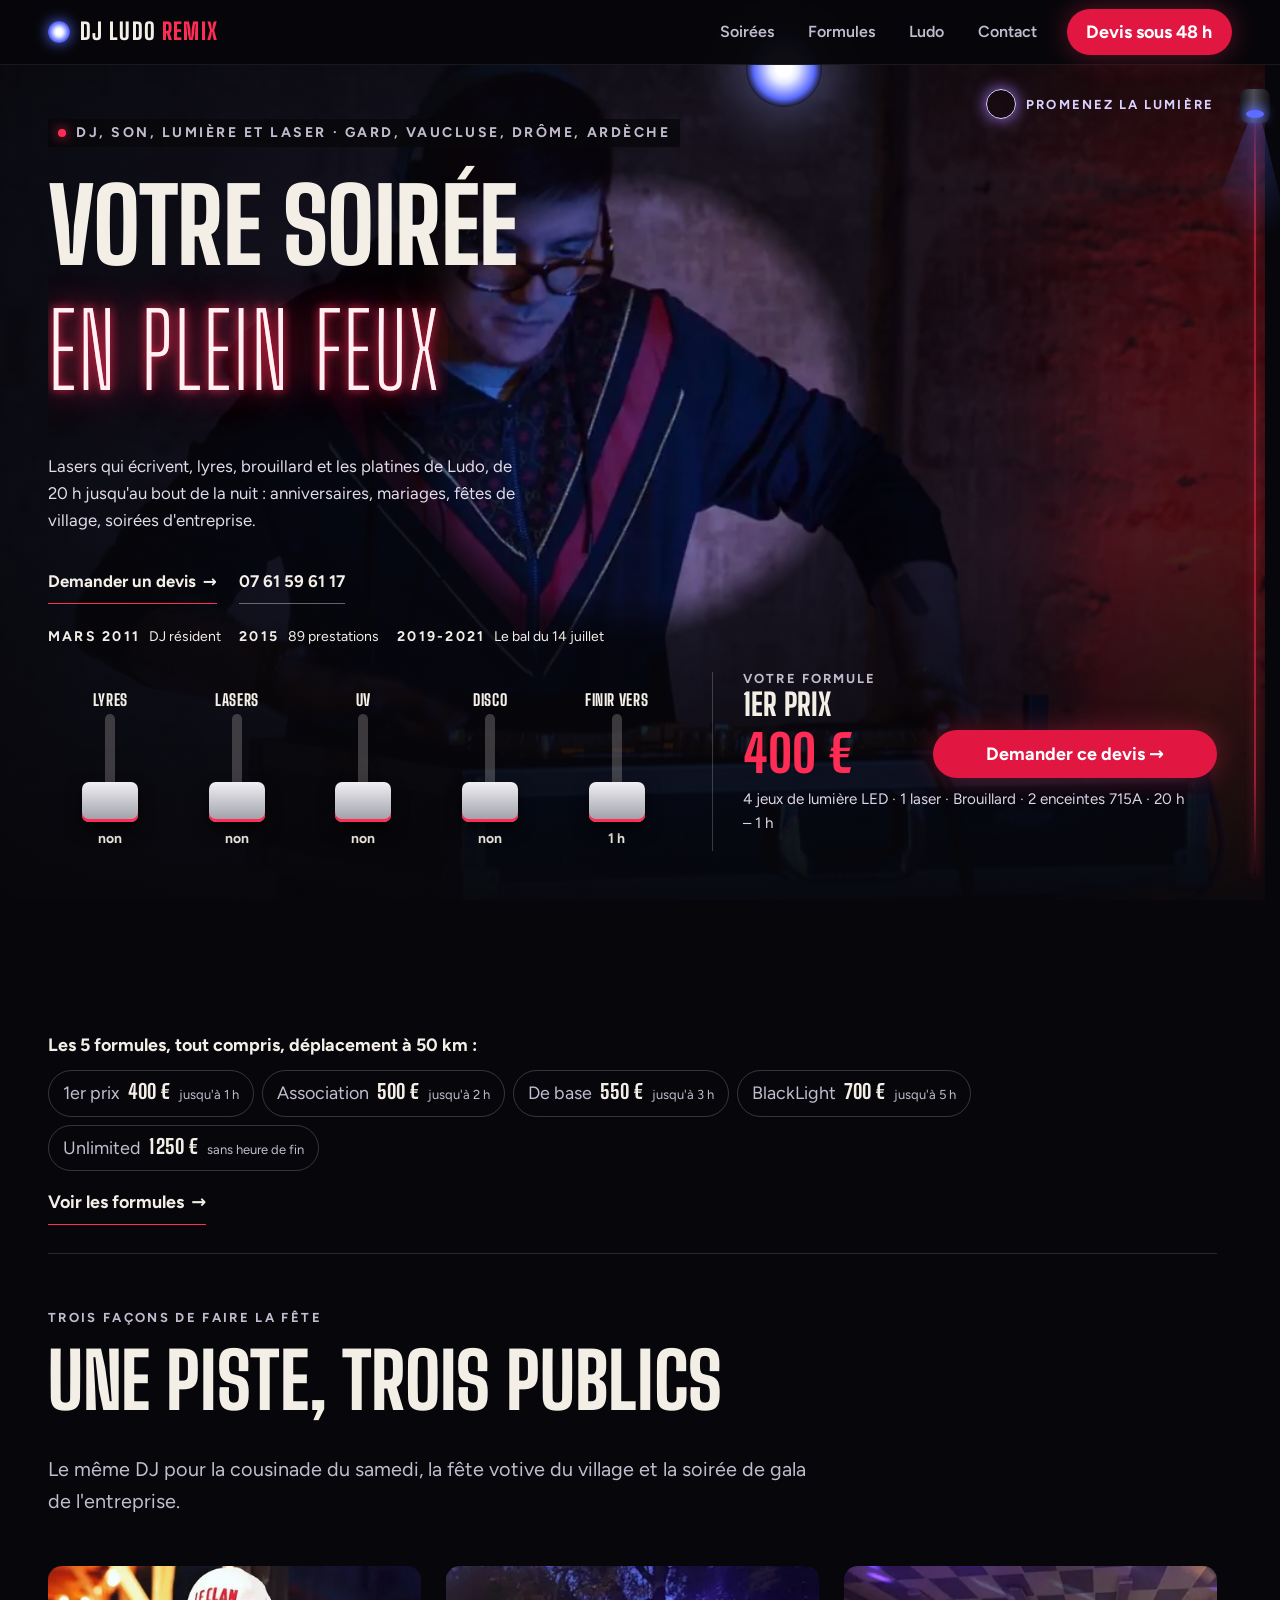
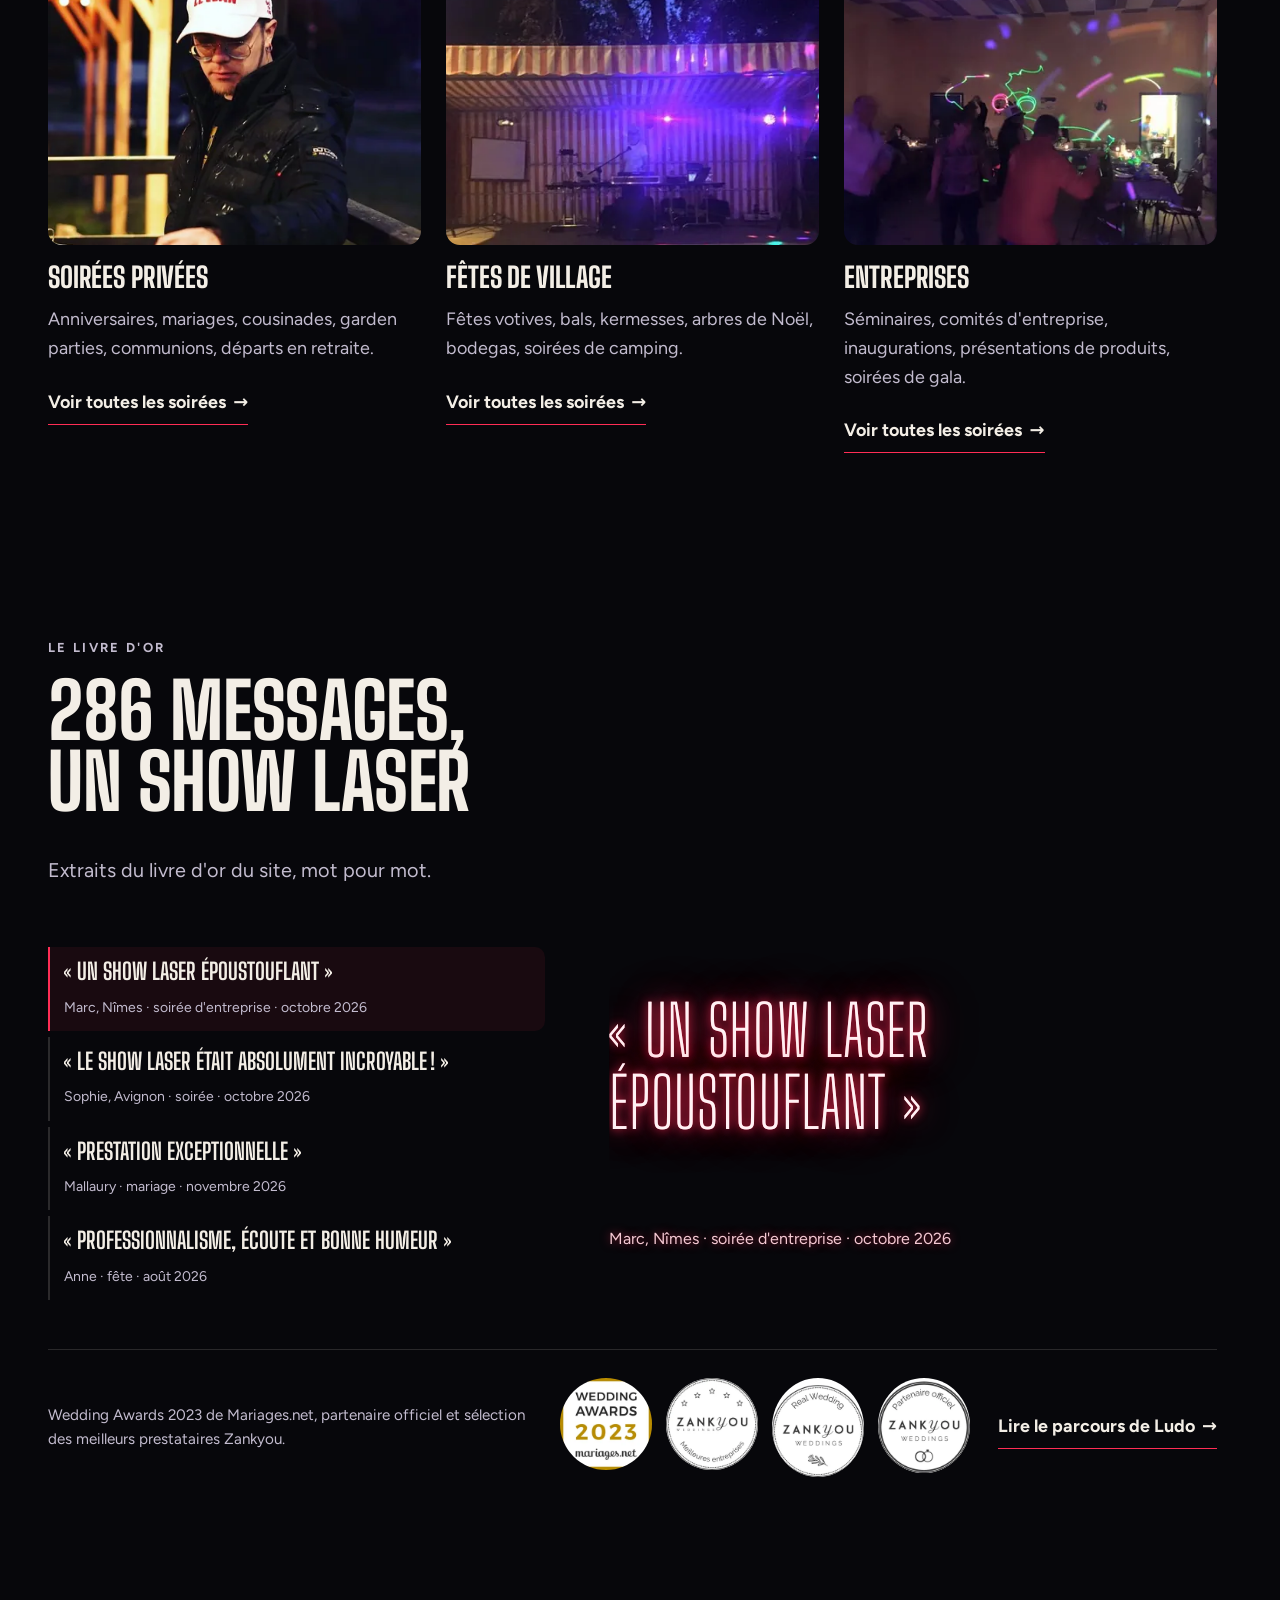
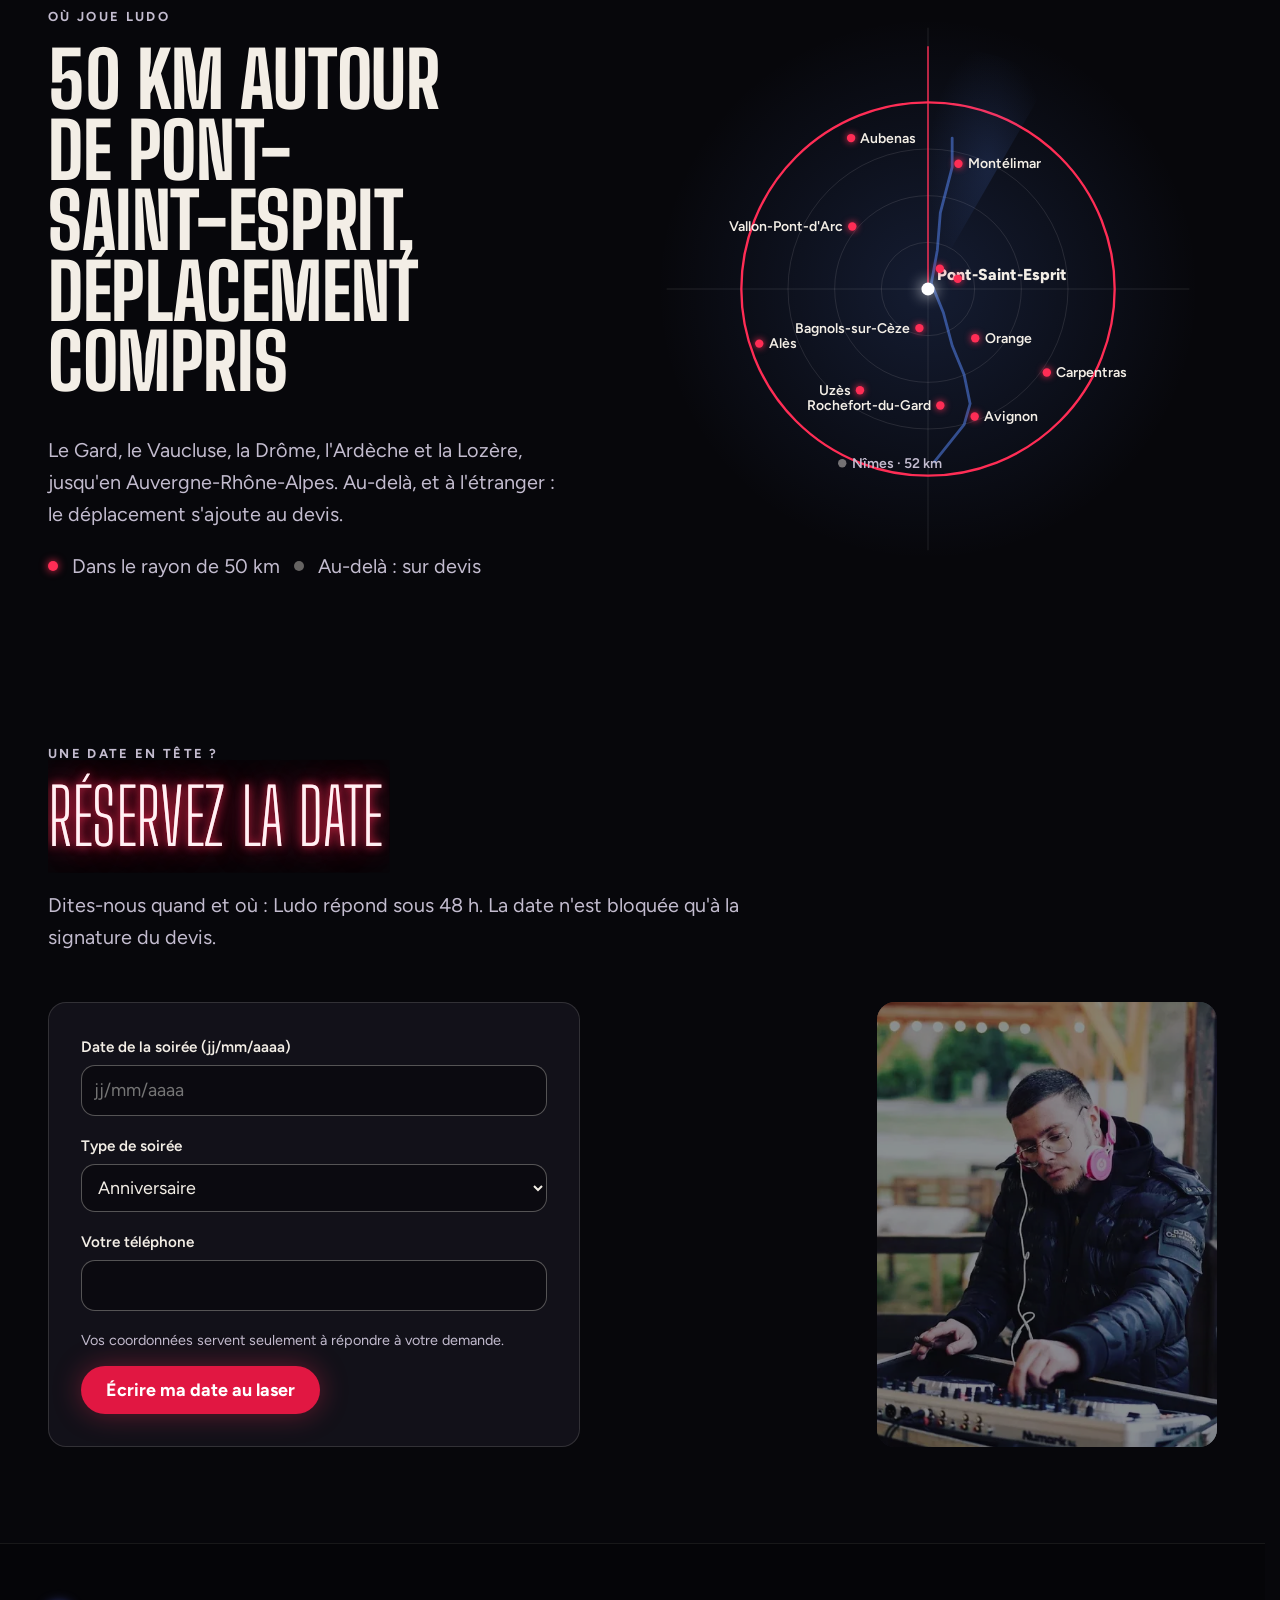
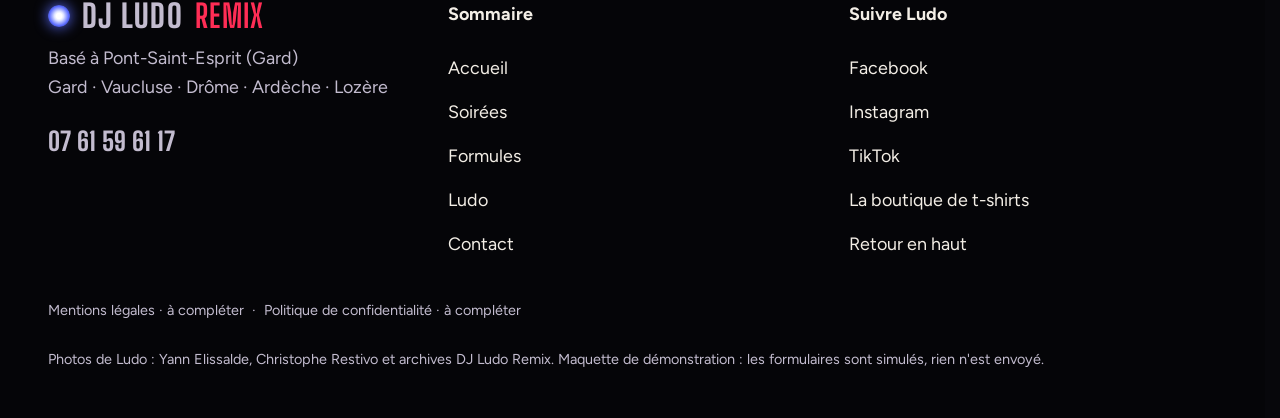
==== commit 05b076fd: "v2 maquette DJ Ludo Remix" ====
--- a/index.html
+++ b/index.html
@@ -1,5 +1,5 @@
 <!doctype html>
-<html lang="fr" data-v="1">
+<html lang="fr" data-v="2">
 <head>
 <meta charset="utf-8">
 <meta name="viewport" content="width=device-width, initial-scale=1, viewport-fit=cover">
@@ -35,14 +35,14 @@
 })();</script>
 <link rel="preload" href="/assets/fonts/big-shoulders.woff2" as="font" type="font/woff2" crossorigin>
 <link rel="preload" href="/assets/fonts/figtree.woff2" as="font" type="font/woff2" crossorigin>
-<link rel="stylesheet" href="/assets/css/socle.css?v=1">
-<link rel="stylesheet" href="/assets/css/site.css?v=1">
-<link rel="modulepreload" href="/assets/js/site.js?v=1">
-<link rel="modulepreload" href="/assets/js/socle/index.js?v=1">
+<link rel="stylesheet" href="/assets/css/socle.css?v=2">
+<link rel="stylesheet" href="/assets/css/site.css?v=2">
+<link rel="modulepreload" href="/assets/js/site.js?v=2">
+<link rel="modulepreload" href="/assets/js/socle/index.js?v=2">
 <script src="/assets/vendor/gsap.min.js" defer></script>
 <script src="/assets/vendor/ScrollTrigger.min.js" defer></script>
 <script src="/assets/vendor/SplitText.min.js" defer></script>
-<script type="module" src="/assets/js/site.js?v=1"></script>
+<script type="module" src="/assets/js/site.js?v=2"></script>
 <meta name="theme-color" content="#07070b">
 <link rel="icon" href="/assets/images/favicon.svg" type="image/svg+xml">
 <link rel="apple-touch-icon" href="/assets/images/apple-touch-icon.png">
@@ -183,18 +183,12 @@
     <p class="hero-astuce" aria-hidden="true"><span class="astuce-souris">Promenez la lumière</span><span class="astuce-doigt">Glissez pour bouger la lumière</span></p>
   </div>
 </section>
-<section class="prix conteneur" id="formules" data-teinte="#a979ff">
-  <div class="tete-section">
-    <p class="surtitre">Les formules au pupitre</p>
-    <h2 data-anime="lignes">Cinq formules, cinq vrais prix</h2>
-    <p data-anime>Tout compris : son, lumière, laser, brouillard, et le déplacement à 50 km de Pont-Saint-Esprit. Touchez une formule pour la régler au pupitre.</p>
-  </div>
-  <ol class="prix-liste" data-anime="cascade" data-effet="prix-allumes" data-visuel>
-    <li><a href="/formules?formule=premier-prix#pupitre" data-libelle="Formules"><span class="prix-nom">1er prix</span><span class="prix-montant" data-prix>400 €</span><span class="prix-heure">20 h – 1 h · 4 jeux de lumière LED · 1 laser · Brouillard · 2 enceintes 715A</span></a></li><li><a href="/formules?formule=association#pupitre" data-libelle="Formules"><span class="prix-nom">Association</span><span class="prix-montant" data-prix>500 €</span><span class="prix-heure">20 h – 2 h · <b class="prix-ajout">2 jeux de lumière LED</b> · 1 laser · Brouillard · <b class="prix-ajout">2 enceintes</b> · <b class="prix-ajout">Platines Pioneer</b></span></a></li><li><a href="/formules?formule=de-base#pupitre" data-libelle="Formules"><span class="prix-nom">De base</span><span class="prix-montant" data-prix>550 €</span><span class="prix-heure">20 h – 3 h · <b class="prix-ajout">2 lyres LED</b> · 1 laser · Brouillard · <b class="prix-ajout">2 enceintes 715A</b></span></a></li><li><a href="/formules?formule=blacklight#pupitre" data-libelle="Formules"><span class="prix-nom">BlackLight</span><span class="prix-montant" data-prix>700 €</span><span class="prix-heure">20 h – 5 h · 2 lyres LED · 1 laser · Brouillard · <b class="prix-ajout">1 projecteur UV</b> · 2 enceintes 715A</span></a></li><li><a href="/formules?formule=unlimited#pupitre" data-libelle="Formules"><span class="prix-nom">Unlimited</span><span class="prix-montant" data-prix>1 250 €</span><span class="prix-heure">20 h – fin de soirée · 2 lyres LED · <b class="prix-ajout">2 lasers ILDA 1,5 W</b> · Brouillard · <b class="prix-ajout">Éclairage DISCO</b> · 2 enceintes 715A · <b class="prix-ajout">Platines Pioneer</b></span></a></li>
-  </ol>
-  <p class="prix-pied" data-anime><span>heure supplémentaire : 100 €</span> <a href="/formules#pupitre" class="lien-fleche" data-libelle="Formules">Composer ma soirée au pupitre</a></p>
-</section>
 <section class="soirees-apercu conteneur" id="soirees" data-teinte="#5b8cff">
+  <div class="prix-bande" id="formules">
+    <p class="prix-bande-titre">Les 5 formules, tout compris, déplacement à 50 km :</p>
+    <ul class="prix-bande-liste"><li><a href="/formules?formule=premier-prix#pupitre" data-libelle="Formules"><span>1er prix</span> <b data-prix>400 €</b> <small>jusqu&#39;à 1 h</small></a></li><li><a href="/formules?formule=association#pupitre" data-libelle="Formules"><span>Association</span> <b data-prix>500 €</b> <small>jusqu&#39;à 2 h</small></a></li><li><a href="/formules?formule=de-base#pupitre" data-libelle="Formules"><span>De base</span> <b data-prix>550 €</b> <small>jusqu&#39;à 3 h</small></a></li><li><a href="/formules?formule=blacklight#pupitre" data-libelle="Formules"><span>BlackLight</span> <b data-prix>700 €</b> <small>jusqu&#39;à 5 h</small></a></li><li><a href="/formules?formule=unlimited#pupitre" data-libelle="Formules"><span>Unlimited</span> <b data-prix>1 250 €</b> <small>sans heure de fin</small></a></li></ul>
+    <a href="/formules" class="lien-fleche" data-libelle="Formules">Voir les formules</a>
+  </div>
   <div class="tete-section">
     <p class="surtitre">Trois façons de faire la fête</p>
     <h2 data-anime="lignes">Une piste, trois publics</h2>
@@ -303,10 +297,9 @@
 <footer class="pied" id="pied">
   <div class="conteneur pied-grille">
     <div class="pied-marque">
-      <p class="pied-logo">DJ Ludo <b>Remix</b></p>
+      <p class="pied-logo"><span class="logo-lentille" aria-hidden="true"></span>DJ Ludo <b>Remix</b></p>
       <p>Basé à Pont-Saint-Esprit (Gard)<br>Gard · Vaucluse · Drôme · Ardèche · Lozère</p>
       <p><a class="pied-tel" href="tel:+33761596117">07 61 59 61 17</a></p>
-      <img class="pied-logo-image" src="/assets/images/logo-480.webp" alt="Logo actuel de DJ Ludo Remix" width="480" height="93" loading="lazy">
     </div>
     <nav aria-label="Sommaire">
       <p><strong>Sommaire</strong></p>
--- a/assets/css/site.css
+++ b/assets/css/site.css
@@ -940,3 +940,231 @@
 }
 @media (max-height: 600px) { html:not(.js) .scene .fader-piste, html:not(.js) .scene .fader input[type="range"] { height: 64px; } }
 @media (max-height: 500px) { .ouv-contact { align-items: start; } }
+
+/* =================== v2 · Formules : VU-mètre géant, puis la salle épinglée =================== */
+.ouv-vu { position: relative; min-height: 100svh; display: flex; flex-direction: column; padding: calc(var(--entete-h) + clamp(16px, 4vh, 40px)) 0 calc(var(--barres-h) + clamp(16px, 3vh, 32px)); overflow: hidden; isolation: isolate;
+  background: radial-gradient(ellipse 70% 50% at 50% 100%, rgba(91, 140, 255, .16), transparent 70%), #07070b; }
+.ouv-vu-tete { display: grid; grid-template-columns: minmax(0, 1fr) minmax(0, 26em); align-items: end; gap: clamp(20px, 4vw, 64px); }
+.ouv-vu h1 { font-size: clamp(3rem, min(8vw, 11vh), 7.4rem); line-height: 1; margin: 0; }
+.ouv-vu h1 .laser-titre { font-weight: 300; }
+.ouv-vu-cote > p { margin: 0 0 12px; color: var(--texte-doux); }
+.ouv-vu-cote > p:last-child { margin-bottom: 0; }
+.ouv-vu-prix { font: 800 clamp(2rem, 3.4vw, 3.2rem)/1 var(--police-titres) !important; text-transform: uppercase; color: var(--uv) !important; text-shadow: 0 0 24px rgba(169, 121, 255, .45); }
+.vumetre { flex: 1; min-height: 150px; display: grid; grid-template-columns: repeat(5, minmax(0, 1fr)); gap: clamp(6px, 1.4vw, 22px); width: min(100% - 2 * var(--gouttiere), var(--largeur)); margin: clamp(16px, 4vh, 40px) auto 0; padding: 0; list-style: none; }
+.vu-col { min-height: 0; }
+.vu-lien { height: 100%; display: flex; flex-direction: column; gap: 8px; color: var(--texte); text-decoration: none; border-radius: 6px; outline-offset: 4px; }
+.vu-prix { font: 800 clamp(1.1rem, 3vw, 3rem)/1 var(--police-titres); font-variant-numeric: tabular-nums; white-space: nowrap; transition: color .3s, text-shadow .3s; }
+.vu-barre { flex: 1; min-height: 0; display: flex; flex-direction: column-reverse; gap: clamp(2px, .4vh, 4px); }
+.vu-barre i { flex: 1; min-height: 2px; border-radius: 2px; background: rgba(243, 238, 230, .06); transition: background .08s, box-shadow .08s; }
+.vu-barre i.on { background: #5b8cff; box-shadow: 0 0 10px rgba(91, 140, 255, .55); }
+.vu-barre i.on:nth-child(n+8) { background: #8f7dff; box-shadow: 0 0 10px rgba(143, 125, 255, .55); }
+.vu-barre i.on:nth-child(n+12) { background: #c46bff; box-shadow: 0 0 12px rgba(196, 107, 255, .6); }
+.vu-barre i.on:nth-child(n+15) { background: #ff4fb6; box-shadow: 0 0 12px rgba(255, 79, 182, .6); }
+.vu-barre i.on:nth-child(n+17) { background: #ff2d55; box-shadow: 0 0 14px rgba(255, 45, 85, .7); }
+.vu-nom { font: 800 clamp(.82rem, 1.4vw, 1.25rem)/1.1 var(--police-titres); text-transform: uppercase; letter-spacing: .04em; color: var(--texte-doux); }
+.vu-lien:hover .vu-prix, .vu-lien:focus-visible .vu-prix { color: #fff; text-shadow: 0 0 18px rgba(255, 45, 85, .8); }
+.vu-lien:hover .vu-nom, .vu-lien:focus-visible .vu-nom { color: var(--texte); }
+@media (max-width: 760px) {
+  .ouv-vu-tete { grid-template-columns: minmax(0, 1fr); gap: 12px; }
+  .ouv-vu h1 { font-size: clamp(2.6rem, 13vw, 4rem); }
+  .vumetre { gap: 5px; min-height: 200px; }
+  .vu-prix { font-size: clamp(.95rem, 4.6vw, 1.3rem); }
+  .vu-nom { font-size: 12.5px; letter-spacing: 0; }
+}
+@media (max-height: 600px) { .ouv-vu h1 { font-size: clamp(2.2rem, 9vh, 3.4rem); } .vumetre { min-height: 110px; margin-top: 12px; } .ouv-vu-cote > p { margin-bottom: 8px; } }
+@media (max-height: 500px) and (min-width: 561px) { .ouv-vu-tete { grid-template-columns: minmax(0, 1fr) minmax(0, 1fr); } .ouv-vu .surtitre { display: none; } .vumetre { min-height: 90px; } }
+
+.salle-scene { position: relative; height: 420svh; background: #07070b; }
+.salle-scene-collant { position: sticky; top: 0; height: 100svh; overflow: hidden; isolation: isolate; display: flex; flex-direction: column; justify-content: space-between; gap: 16px;
+  padding: calc(var(--entete-h) + clamp(16px, 4vh, 40px)) 0 calc(var(--barres-h) + clamp(14px, 3vh, 28px)); }
+.pupitre-salle.salle-scene-fond { position: absolute; inset: 0; top: 0; aspect-ratio: auto; border-radius: 0; z-index: -1; }
+.salle-scene-fond::after { content: ""; position: absolute; inset: 0; pointer-events: none; background: linear-gradient(180deg, rgba(7, 7, 11, .92) 0, rgba(7, 7, 11, .2) 30%, rgba(7, 7, 11, .15) 55%, rgba(7, 7, 11, .9) 100%); }
+.salle-scene-texte h2 { margin: 0 0 8px; font: 800 clamp(2.6rem, min(6vw, 10vh), 5.4rem)/1.1 var(--police-titres); text-transform: uppercase; }
+.salle-scene-texte > p { margin: 0 0 14px; color: #e2dbea; max-width: 30em; }
+.salle-etapes { display: flex; flex-wrap: wrap; gap: 8px; margin: 0; padding: 0; list-style: none; }
+.salle-etape { padding: 6px 12px; border-radius: 99px; border: 1px solid rgba(243, 238, 230, .22); background: rgba(7, 7, 11, .7); font: 700 14px/1.2 var(--police-texte); color: #d9d2e3; transition: color .3s, border-color .3s, box-shadow .3s; }
+.salle-etape.est-active { color: #fff; border-color: var(--laser); box-shadow: 0 0 16px rgba(255, 45, 85, .55); }
+.salle-scene .pupitre-table { display: grid; grid-template-columns: minmax(0, 1.3fr) minmax(0, 1fr); gap: clamp(14px, 3vw, 40px); align-items: end; padding: clamp(12px, 2vw, 22px); background: rgba(14, 14, 19, .86); -webkit-backdrop-filter: blur(8px); backdrop-filter: blur(8px); }
+.salle-scene .pupitre-resultat { margin: 0; padding: 0 0 0 clamp(14px, 2.4vw, 30px); border-top: 0; border-left: 1px solid var(--ligne); }
+.salle-scene .fader-piste, .salle-scene .fader input[type="range"] { height: clamp(70px, 15vh, 160px); min-width: 44px; }
+.salle-scene .pupitre-detail { min-height: 0; }
+.salle-scene .pupitre-inclus { display: none; }
+@media (max-width: 1100px) and (min-width: 761px) { .salle-scene .pupitre-detail { display: none; } }
+@media (max-width: 760px) {
+  .salle-scene .pupitre-table { grid-template-columns: minmax(0, 1fr); gap: 10px; }
+  .salle-scene .pupitre-resultat { padding: 10px 0 0; border-left: 0; border-top: 1px solid var(--ligne); display: grid; grid-template-columns: minmax(0, 1fr) auto; align-items: center; column-gap: 12px; }
+  .salle-scene .pupitre-resultat-titre, .salle-scene .pupitre-detail, .salle-scene .pupitre-asso { display: none; }
+  .salle-scene .pupitre-nom { grid-column: 1; margin: 0; font-size: 1.4rem; } .salle-scene .pupitre-prix { grid-column: 1; margin: 0; font-size: 2.2rem; }
+  .salle-scene .pupitre-resultat .bouton { grid-column: 2; grid-row: 1 / span 2; }
+  .salle-scene .fader-piste, .salle-scene .fader input[type="range"] { height: clamp(70px, 14vh, 130px); width: 44px; }
+  .salle-scene .fader label { font-size: .78rem; }
+}
+@media (max-height: 640px) { .salle-scene-texte > p, .salle-etapes { display: none; } .salle-scene-texte h2 { font-size: clamp(2rem, 8vh, 3rem); } .salle-scene .pupitre-detail, .salle-scene .pupitre-asso, .salle-scene .pupitre-resultat-titre { display: none; } .salle-scene .fader-piste, .salle-scene .fader input[type="range"] { height: 64px; } }
+@media (max-height: 500px) and (min-width: 561px) { .salle-scene-collant { padding-top: calc(var(--entete-h) + 6px); } .salle-scene-texte h2 { font-size: 1.8rem; } .salle-scene .fader-piste, .salle-scene .fader input[type="range"] { height: 52px; } .salle-scene .fader label { font-size: .75rem; } }
+:is(html.secours, html:not(.js)) .salle-scene { height: auto; }
+:is(html.secours, html:not(.js)) .salle-scene-collant { position: relative; height: auto; min-height: 100svh; }
+.ouv-vu-tete > .surtitre { grid-column: 1 / -1; margin-bottom: 0; }
+.ouv-vu-tete > h1 { grid-column: 1; }
+.ouv-vu-tete > .ouv-vu-cote { grid-column: 2; }
+@media (max-width: 760px) { .ouv-vu-tete > .ouv-vu-cote { grid-column: 1; } }
+/* v2 · Accueil : les cinq prix en une bande, le jeu reste au pupitre */
+.prix-bande { display: flex; flex-wrap: wrap; align-items: center; gap: 10px 18px; padding: 16px 0 28px; margin-bottom: clamp(32px, 5vw, 56px); border-bottom: 1px solid var(--ligne); }
+.prix-bande-titre { margin: 0; font-weight: 700; color: var(--texte); }
+.prix-bande-liste { display: flex; flex-wrap: wrap; gap: 8px; margin: 0; padding: 0; list-style: none; }
+.prix-bande-liste a { display: inline-flex; align-items: baseline; gap: 8px; min-height: 44px; padding: 8px 14px; border-radius: 99px; border: 1px solid rgba(243, 238, 230, .2); color: var(--texte-doux); text-decoration: none; transition: border-color .3s, color .3s; }
+.prix-bande-liste b { font: 800 1.25rem/1 var(--police-titres); color: var(--texte); font-variant-numeric: tabular-nums; }
+.prix-bande-liste a:hover, .prix-bande-liste a:focus-visible { border-color: var(--laser); color: var(--texte); }
+
+/* =================== v2 · Ludo : lettres géantes, frise sous la lyre, livre d'or en pile =================== */
+.ouv-lettres { position: relative; height: 190svh; }
+.ouv-lettres-collant { position: sticky; top: 0; height: 100svh; overflow: hidden; isolation: isolate; background: #07070b; }
+.ouv-lettres-photo { position: absolute; inset: 0; border-radius: 0; }
+.ouv-lettres-photo img { object-position: var(--cadrage, 50% 22%); }
+.ouv-lettres-masque { position: absolute; inset: 0; z-index: 1; display: flex; justify-content: center; align-items: flex-start; padding-top: calc(var(--entete-h) + 1vh); background: #07070b; mix-blend-mode: multiply; transform-origin: 50% 34%; will-change: transform; }
+.ouv-lettres-masque span { font: 800 min(52vw, 74vh)/.8 var(--police-titres); text-transform: uppercase; letter-spacing: -.01em; color: #fff; }
+.ouv-lettres-texte { position: absolute; left: 0; right: 0; bottom: calc(var(--barres-h) + clamp(18px, 4vh, 40px)); z-index: 2; display: grid; grid-template-columns: minmax(0, 1fr) minmax(0, 30em); align-items: end; gap: 14px clamp(20px, 4vw, 64px); }
+.ouv-lettres-texte > .surtitre { grid-column: 1 / -1; margin: 0; }
+.ouv-lettres-texte h1 { grid-column: 1; margin: 0; font-size: clamp(2.6rem, min(6vw, 9vh), 6rem); line-height: 1.2; }
+.ouv-lettres-texte h1 .hero-ligne { display: inline; }
+.ouv-lettres-texte h1 .laser-titre { font-weight: 300; }
+.ouv-lettres-cote { grid-column: 2; }
+.ouv-lettres-cote > p { margin: 0 0 12px; color: var(--texte-doux); } .ouv-lettres-cote > p:last-child { margin: 0; }
+@media (max-width: 760px) {
+  .ouv-lettres-masque { padding-top: calc(var(--entete-h) + 3vh); }
+  .ouv-lettres-masque span { font-size: 45vw; }
+  .ouv-lettres-texte { grid-template-columns: minmax(0, 1fr); }
+  .ouv-lettres-cote { grid-column: 1; }
+  .ouv-lettres-texte h1 { font-size: clamp(2.4rem, 11vw, 3.4rem); }
+  .ouv-lettres-texte h1 .hero-ligne { display: block; }
+}
+@media (max-height: 600px) { .ouv-lettres-masque span { font-size: min(40vw, 62vh); } .ouv-lettres-texte h1 { font-size: clamp(2rem, 8vh, 3rem); } }
+@media (max-height: 500px) and (min-width: 561px) { .ouv-lettres-texte > .surtitre { display: none; } }
+:is(html.secours, html:not(.js)) .ouv-lettres { height: auto; }
+:is(html.secours, html:not(.js)) .ouv-lettres-collant { position: relative; }
+
+.frise2 { position: relative; height: 320svh; }
+.frise2-collant { position: sticky; top: 0; height: 100svh; overflow: hidden; display: flex; flex-direction: column; justify-content: center; gap: clamp(16px, 4vh, 40px); padding: calc(var(--entete-h) + 16px) 0 calc(var(--barres-h) + 16px);
+  background: radial-gradient(ellipse 40% 60% at 50% 0, rgba(255, 45, 85, .1), transparent 70%), #07070b; }
+.frise2-tete h2 { margin: 0 0 8px; } .frise2-tete p { margin: 0; color: var(--texte-doux); max-width: 34em; }
+.frise2-lyre { position: absolute; z-index: 2; left: 50%; top: calc(var(--entete-h) + 4px); width: 0; pointer-events: none; }
+.frise2-corps { position: absolute; left: -18px; top: 0; width: 36px; height: 30px; border-radius: 8px 8px 12px 12px; background: linear-gradient(90deg, #17171c, #4c4c58 45%, #111115); box-shadow: 0 0 0 1px rgba(243, 238, 230, .14); }
+.frise2-corps::after { content: ""; position: absolute; left: 7px; right: 7px; bottom: 3px; height: 8px; border-radius: 50%; background: #ff2d55; box-shadow: 0 0 14px 4px rgba(255, 45, 85, .8); }
+.frise2-cone { position: absolute; left: -160px; top: 26px; width: 320px; height: 100svh; background: linear-gradient(180deg, rgba(255, 45, 85, .38), rgba(255, 45, 85, .1) 60%, transparent); clip-path: polygon(47% 0, 53% 0, 100% 100%, 0 100%); transform-origin: 50% 0; animation: frise-balai 4s ease-in-out infinite alternate; }
+@keyframes frise-balai { from { transform: rotate(-3deg); } to { transform: rotate(3deg); } }
+.frise2-fenetre { position: relative; z-index: 1; overflow: hidden; }
+.frise2-piste { display: flex; gap: clamp(20px, 4vw, 56px); margin: 0; padding: 0 calc(50vw - min(15vw, 190px)); list-style: none; width: max-content; will-change: transform; }
+.frise2-item { width: min(30vw, 380px); flex: none; padding-top: 18px; border-top: 2px solid rgba(243, 238, 230, .14); transition: border-color .4s; }
+.frise2-annee { display: block; font: 800 clamp(2rem, 4vw, 3.6rem)/1.1 var(--police-titres); text-transform: uppercase; color: rgba(243, 238, 230, .4); transition: color .4s, text-shadow .4s; }
+.frise2-item h3 { margin: 8px 0 6px; font-size: clamp(1.15rem, 1.6vw, 1.5rem); }
+.frise2-item p { margin: 0; color: var(--texte-doux); font-size: .98rem; }
+.frise2-item.est-allume { border-color: var(--laser); }
+.frise2-item.est-allume .frise2-annee, .frise2-item.a-brule .frise2-annee { color: #f4c9d3; text-shadow: 0 0 18px rgba(255, 45, 85, .8); }
+.frise2-item.a-brule:not(.est-allume) .frise2-annee { text-shadow: 0 0 8px rgba(255, 45, 85, .35); }
+@media (max-width: 760px) { .frise2-item { width: 74vw; } .frise2-piste { padding: 0 13vw; } .frise2-cone { left: -110px; width: 220px; } }
+@media (max-height: 640px) { .frise2-tete p { display: none; } .frise2-item p { font-size: .9rem; } .frise2-annee { font-size: 2rem; } }
+:is(html.secours, html:not(.js)) .frise2 { height: auto; }
+:is(html.secours, html:not(.js)) .frise2-collant { position: relative; height: auto; }
+:is(html.secours, html:not(.js)) .frise2-fenetre { overflow-x: auto; }
+:is(html.secours, html:not(.js)) .frise2-item .frise2-annee { color: #f4c9d3; }
+
+.livre-pile { display: block; list-style: none; margin: 0; padding: 0 0 8vh; }
+.livre-pile li { position: sticky; top: calc(var(--entete-h) + 24px + var(--i) * 14px); margin: 0 auto 28vh; max-width: 900px; min-height: 38vh; display: flex; flex-direction: column; justify-content: space-between; padding: clamp(24px, 4vw, 48px); border-radius: 18px;
+  background: linear-gradient(160deg, #17141f, #0d0b14); box-shadow: 0 -1px 0 rgba(243, 238, 230, .12) inset, 0 30px 80px -30px rgba(0, 0, 0, .9), 0 0 0 1px rgba(243, 238, 230, .08); }
+.livre-pile li:last-child { margin-bottom: 0; }
+.livre-pile blockquote { margin: 0; }
+.livre-pile blockquote p { margin: 0; font: 300 clamp(2rem, 4.6vw, 4rem)/1.1 var(--police-titres); text-transform: uppercase; color: #f4c9d3; text-shadow: 0 0 22px rgba(255, 45, 85, .45); }
+.livre-pile .livre-qui { margin: 24px 0 0; color: var(--texte-doux); }
+@media (max-width: 760px) { .livre-pile li { min-height: 30vh; margin-bottom: 18vh; } }
+
+/* =================== v2 · Contact : le numéro au laser, l'affiche de la soirée =================== */
+.ouv-numero { position: relative; min-height: min(100svh, 1000px); display: flex; flex-direction: column; justify-content: center; gap: clamp(10px, 3vh, 28px); padding: calc(var(--entete-h) + clamp(16px, 4vh, 40px)) 0 calc(var(--barres-h) + clamp(16px, 4vh, 40px)); overflow: hidden; isolation: isolate;
+  background: radial-gradient(ellipse 60% 40% at 50% 55%, rgba(255, 45, 85, .14), transparent 70%), #07070b; }
+.ouv-numero-tete h1 { margin: 0; font-size: clamp(2.4rem, min(5vw, 9vh), 4.8rem); line-height: 1.2; }
+.ouv-numero-tete h1 .hero-ligne { display: inline; }
+.ouv-numero-tete h1 .laser-titre { font-weight: 300; }
+.ouv-numero-tel { margin-block: 0; }
+.ouv-numero-tel a { display: inline-block; font: 800 clamp(3rem, 14.6vw, 17rem)/1 var(--police-titres); letter-spacing: -.005em; white-space: nowrap; text-decoration: none; }
+.ouv-numero-pied { display: grid; grid-template-columns: minmax(0, 1fr) auto; align-items: end; gap: 14px clamp(20px, 4vw, 64px); }
+.ouv-numero-pied > p { margin: 0; color: var(--texte-doux); max-width: 34em; }
+.ouv-numero-pied .hero-actions { margin: 0; }
+@media (max-width: 760px) { .ouv-numero { min-height: 0; justify-content: flex-start; } .ouv-numero-pied { grid-template-columns: minmax(0, 1fr); } .ouv-numero-tel a { font-size: 11.6vw; } .ouv-numero-tete h1 .hero-ligne { display: block; } }
+@media (max-height: 600px) { .ouv-numero-tel a { font-size: min(11.4vw, 22vh); } .ouv-numero-tete h1 { font-size: clamp(1.9rem, 7vh, 2.6rem); } }
+
+.affiche { position: relative; margin-top: 24px; padding: clamp(20px, 3vw, 36px); border-radius: 6px; aspect-ratio: 3 / 4; display: flex; flex-direction: column; justify-content: center; gap: 6px; text-align: center; overflow: hidden; isolation: isolate;
+  background: radial-gradient(ellipse 80% 50% at 50% 0, rgba(255, 45, 85, .3), transparent 70%), radial-gradient(ellipse 70% 40% at 50% 100%, rgba(91, 140, 255, .25), transparent 70%), #0d0b14; box-shadow: 0 0 0 1px rgba(243, 238, 230, .1), 0 30px 80px -30px rgba(255, 45, 85, .4); }
+.affiche::before { content: ""; position: absolute; inset: 10px; border: 1px solid rgba(244, 201, 211, .3); border-radius: 3px; pointer-events: none; }
+.affiche p { margin: 0; }
+.affiche-sur { font: 700 12px/1.3 var(--police-texte); letter-spacing: .2em; text-transform: uppercase; color: var(--texte-doux); }
+.affiche-type { font: 800 clamp(2rem, 3.6vw, 3.4rem)/1.05 var(--police-titres); text-transform: uppercase; }
+.affiche-date { font: 300 clamp(2.2rem, 4.4vw, 4.2rem)/1.05 var(--police-titres); text-transform: uppercase; color: #f4c9d3; text-shadow: 0 0 20px rgba(255, 45, 85, .6); }
+.affiche-lieu { font: 800 clamp(1.4rem, 2.2vw, 2rem)/1.1 var(--police-titres); text-transform: uppercase; letter-spacing: .04em; }
+.affiche-ligne { margin-top: 10px !important; color: var(--texte-doux); font-weight: 600; }
+.affiche [data-affiche-champ] { color: #a59eaf; text-shadow: none; transition: color .4s; }
+.affiche-type[data-affiche-champ].est-rempli, .affiche-lieu[data-affiche-champ].est-rempli { color: var(--texte); }
+.affiche-date[data-affiche-champ].est-rempli { color: #f4c9d3; text-shadow: 0 0 20px rgba(255, 45, 85, .6); }
+.affiche-ligne [data-affiche-champ].est-rempli { color: var(--texte); }
+.affiche [data-affiche-champ].est-rempli { animation: neon-allume .5s steps(2) 1; }
+@keyframes neon-allume { 0% { opacity: .3; } 30% { opacity: 1; } 45% { opacity: .5; } 100% { opacity: 1; } }
+.affiche-tampon { position: absolute; right: 8%; bottom: 10%; padding: 6px 14px; border: 3px solid var(--laser); border-radius: 6px; font: 800 1.6rem/1 var(--police-titres); text-transform: uppercase; color: var(--laser); transform: rotate(-12deg) scale(2.2); opacity: 0; transition: transform .35s cubic-bezier(.3, 1.6, .5, 1), opacity .2s; }
+.affiche.est-tamponnee .affiche-tampon { opacity: 1; transform: rotate(-12deg) scale(1); }
+@media (prefers-reduced-motion: reduce) { .affiche [data-affiche-champ].est-rempli { animation: none; } }
+@media (max-width: 760px) { .affiche { aspect-ratio: auto; padding: 18px; margin-top: 14px; } .affiche-type { font-size: 1.6rem; } .affiche-date { font-size: 2rem; } .affiche-lieu { font-size: 1.2rem; } }
+@media (min-width: 761px) { .devis-tete { position: sticky; top: calc(var(--entete-h) + 24px); } .affiche { max-height: calc(100svh - var(--entete-h) - 140px); aspect-ratio: auto; min-height: 380px; } }
+
+/* =================== v2 · Soirées : boule à facettes en 3D =================== */
+.boule-scene { position: absolute; inset: 0; width: 100%; height: 100%; z-index: 1; pointer-events: none; }
+.ouv-soirees-boule.boule-place { background: none !important; box-shadow: none !important; animation: none !important; opacity: 0; }
+.ouv-soirees-boule.boule-place::before, .ouv-soirees-boule.boule-place::after { display: none; }
+.ouv-soirees-texte { position: relative; z-index: 2; }
+.pied-logo { display: flex; align-items: center; gap: 12px; } .pied-logo .logo-lentille { flex: none; }
+.ouv-numero-faisceaux { position: absolute; inset: 0; width: 100%; height: 100%; z-index: -1; pointer-events: none; opacity: .5; }
+.ouv-numero-faisceaux line { stroke-width: 1.2; vector-effect: non-scaling-stroke; }
+.faisceaux-g line { stroke: rgba(255, 45, 85, .5); } .faisceaux-d line { stroke: rgba(91, 140, 255, .35); }
+.faisceaux-g { transform-origin: 100% 0; animation: faisceaux-bal 7s ease-in-out infinite alternate; } .faisceaux-d { transform-origin: 0 0; animation: faisceaux-bal 9s ease-in-out infinite alternate-reverse; }
+@keyframes faisceaux-bal { from { transform: rotate(-2deg); } to { transform: rotate(2deg); } }
+@media (prefers-reduced-motion: reduce) { .faisceaux-g, .faisceaux-d { animation: none; } }
+.ouv-numero-tel a { min-height: 44px; color: #fff; }
+.ouv-numero-tel a.laser-titre::after { text-shadow: 0 0 6px rgba(255, 45, 85, .7), 0 0 18px rgba(255, 45, 85, .35); }
+@media (max-width: 760px) { .salle-scene .pupitre-nom, .salle-scene .pupitre-prix { line-height: 1.2; } }
+:is(html.secours, html:not(.js)) .ouv-lettres-collant { height: auto; min-height: 100svh; display: flex; flex-direction: column; justify-content: flex-end; }
+:is(html.secours, html:not(.js)) .ouv-lettres-texte { position: relative; bottom: auto; padding-bottom: calc(var(--barres-h) + 20px); }
+:is(html.secours, html:not(.js)) .ouv-lettres-masque span { font-size: min(34vw, 40vh); }
+@media (max-width: 760px) { :is(html.secours, html:not(.js)) .ouv-lettres-cote .masque-ecran-bas { display: none; } }
+@media (max-height: 600px) { .ouv-vu-cote .masque-ecran-bas { display: none; } }
+[data-barre-fixe] { transition: transform .35s var(--courbe), visibility 0s; }
+[data-barre-fixe].barre-masquee { visibility: hidden; transition: transform .35s var(--courbe), visibility 0s .35s; }
+.ouv-lettres-texte { background: #07070b; padding-top: 18px; }
+:is(html.secours, html:not(.js)) .ouv-lettres-collant { padding: calc(var(--entete-h) + 12px) 0 calc(var(--barres-h) + 16px); justify-content: center; }
+:is(html.secours, html:not(.js)) .ouv-lettres-texte { padding-bottom: 12px; }
+:is(html.secours, html:not(.js)) .ouv-lettres-masque { bottom: auto; height: 42%; }
+[data-barre-fixe] { background: #07070b !important; }
+[data-barre-fixe] .bouton--contour { background-color: #07070b !important; }
+.affiche-sur { font-size: 13px; }
+.vu-heure { font-size: 13px; color: var(--texte-doux); white-space: nowrap; }
+.vu-legende { margin: clamp(12px, 3vh, 28px) auto 0; color: var(--texte-doux); font-size: 15px; }
+.vu-legende + .vumetre { margin-top: 12px; }
+.prix-bande-liste small { font-size: 13px; color: var(--texte-doux); }
+@media (max-width: 760px) {
+  .vu-heure { font-size: 12px; white-space: normal; line-height: 1.2; }
+  .salle-scene .pupitre-detail { display: block; grid-column: 1 / -1; margin: 6px 0 0; font-size: 13px; line-height: 1.35; }
+}
+@media (max-height: 640px) { .vu-legende { display: none; } }
+@media (max-width: 760px) and (max-height: 700px) { .salle-scene .pupitre-detail { display: none; } }
+.salle-scene { height: 340svh; }
+.ouv-lettres-masque span b { font-weight: inherit; }
+@media (max-aspect-ratio: 5 / 6) {
+  .ouv-lettres-masque { align-items: center; padding-top: var(--entete-h); padding-bottom: var(--texte-h, 44vh); }
+  .ouv-lettres-masque span { display: flex; flex-direction: column; align-items: center; font-size: min(74vw, 30vh); line-height: .8; }
+}
+@media (max-width: 1100px) { .ouv-numero-pied { grid-template-columns: minmax(0, 1fr); } }
+.fpe__fin .date-tampon { display: none; }
+@media (max-aspect-ratio: 5 / 6) { .ouv-lettres-masque span { font-size: min(74vw, calc((100svh - var(--entete-h) - var(--texte-h, 44vh)) / 1.75)); } }
+@media (max-width: 1100px) { .ouv-lettres-texte { grid-template-columns: minmax(0, 1fr); } .ouv-lettres-cote { grid-column: 1; } }
+@media (max-aspect-ratio: 5 / 6) { .ouv-lettres-masque span { line-height: .9; font-size: min(70vw, calc((100svh - var(--entete-h) - var(--texte-h, 44vh)) / 1.9)); } }
+@media (max-width: 760px) and (max-height: 700px) { .ouv-lettres-cote .masque-ecran-bas { display: none; } }
+.photos-mur { grid-auto-flow: dense; }
+.ouv-lettres-texte { box-shadow: 0 0 0 100vmax #07070b; clip-path: inset(0 -100vmax); }
+@media (min-width: 761px) { .fpe__nav { background: linear-gradient(180deg, rgba(7, 7, 11, 0), rgba(13, 12, 20, .92) 40%); } }
+@media (max-width: 760px) { .fil { right: 2px; width: 14px; } .fil-lyre { width: 14px; height: 18px; transform: translate3d(0, calc(var(--fil, 0) * (100cqh - 18px)), 0); } .fil-lyre::after { width: 36px; height: 50px; opacity: .4; } .fil-lentille { left: 2px; width: 10px; height: 4px; } .fil-pont { left: 6px; } }
+.mention-ia { background: rgba(7, 7, 11, .72); padding: 2px 8px; border-radius: 3px; color: #e8e2ec; }
+@media (max-width: 760px) { .scene .fader label { font-size: 13px !important; } }
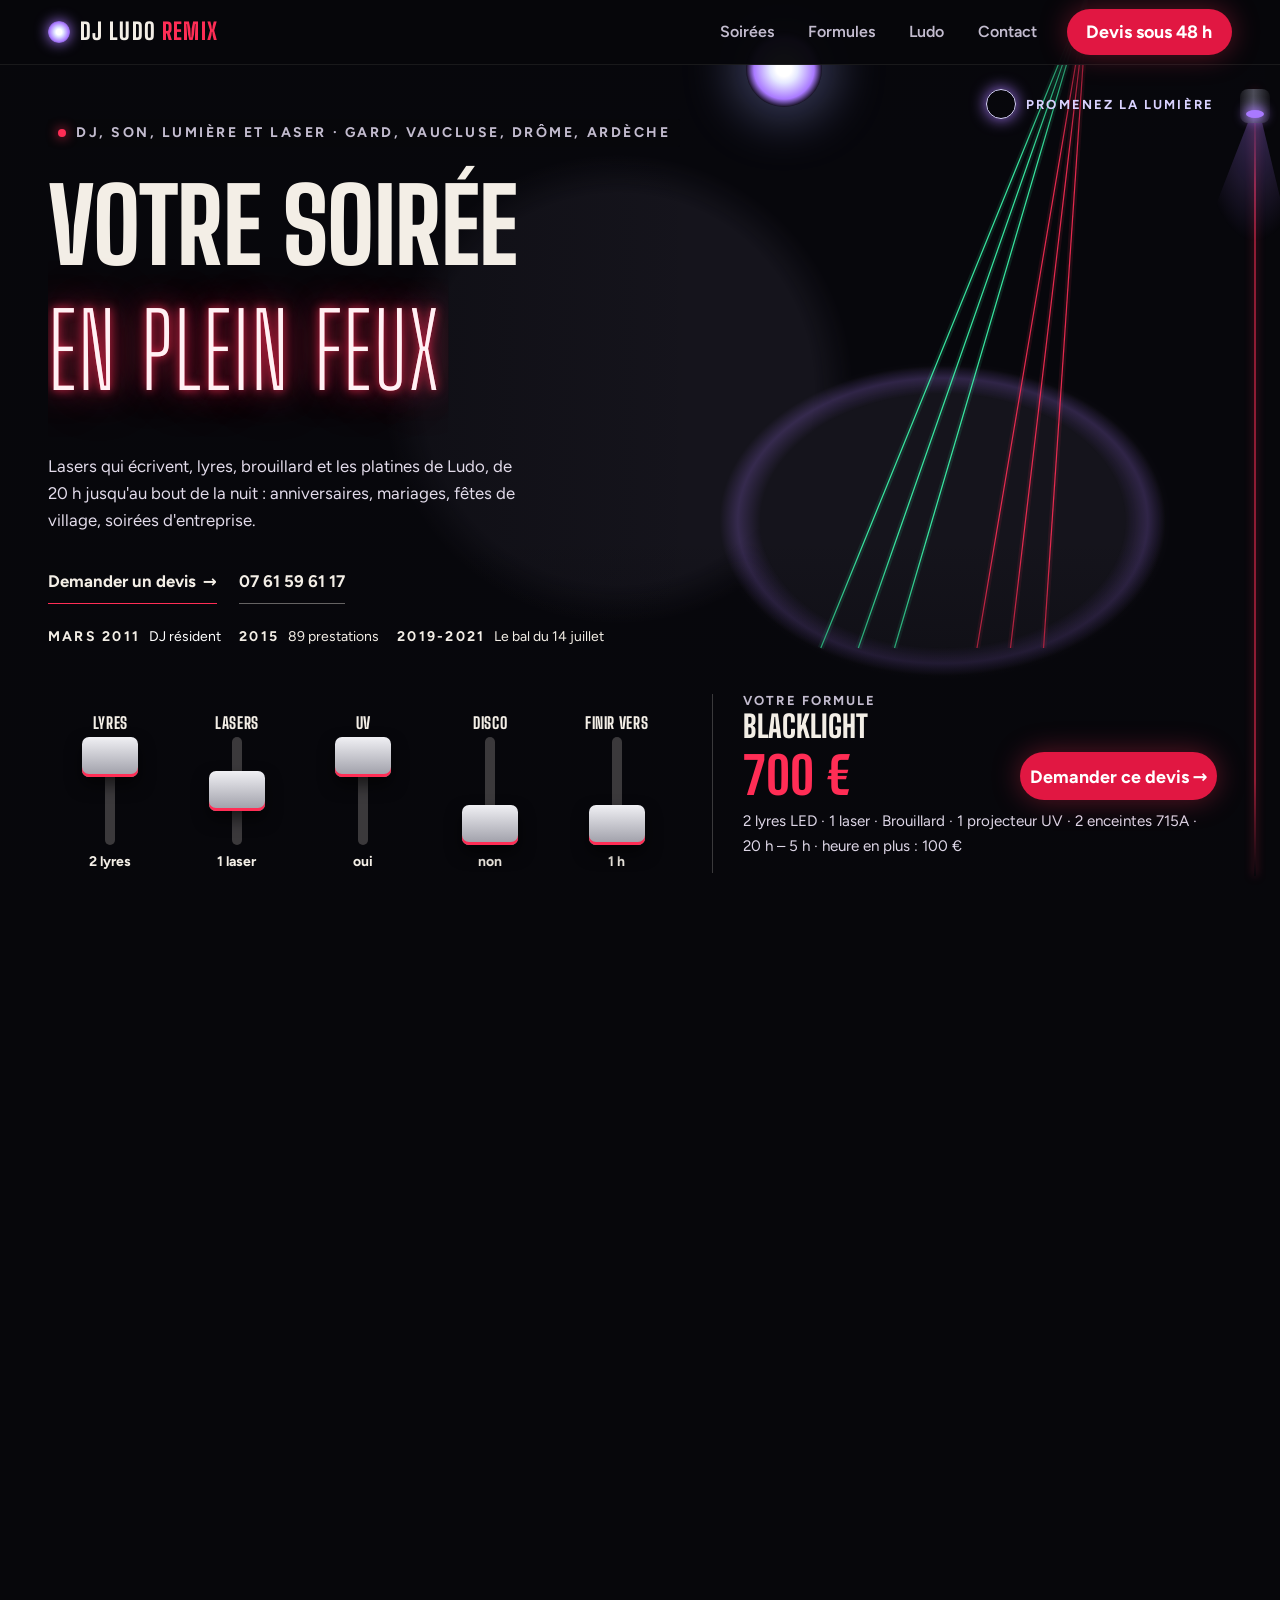
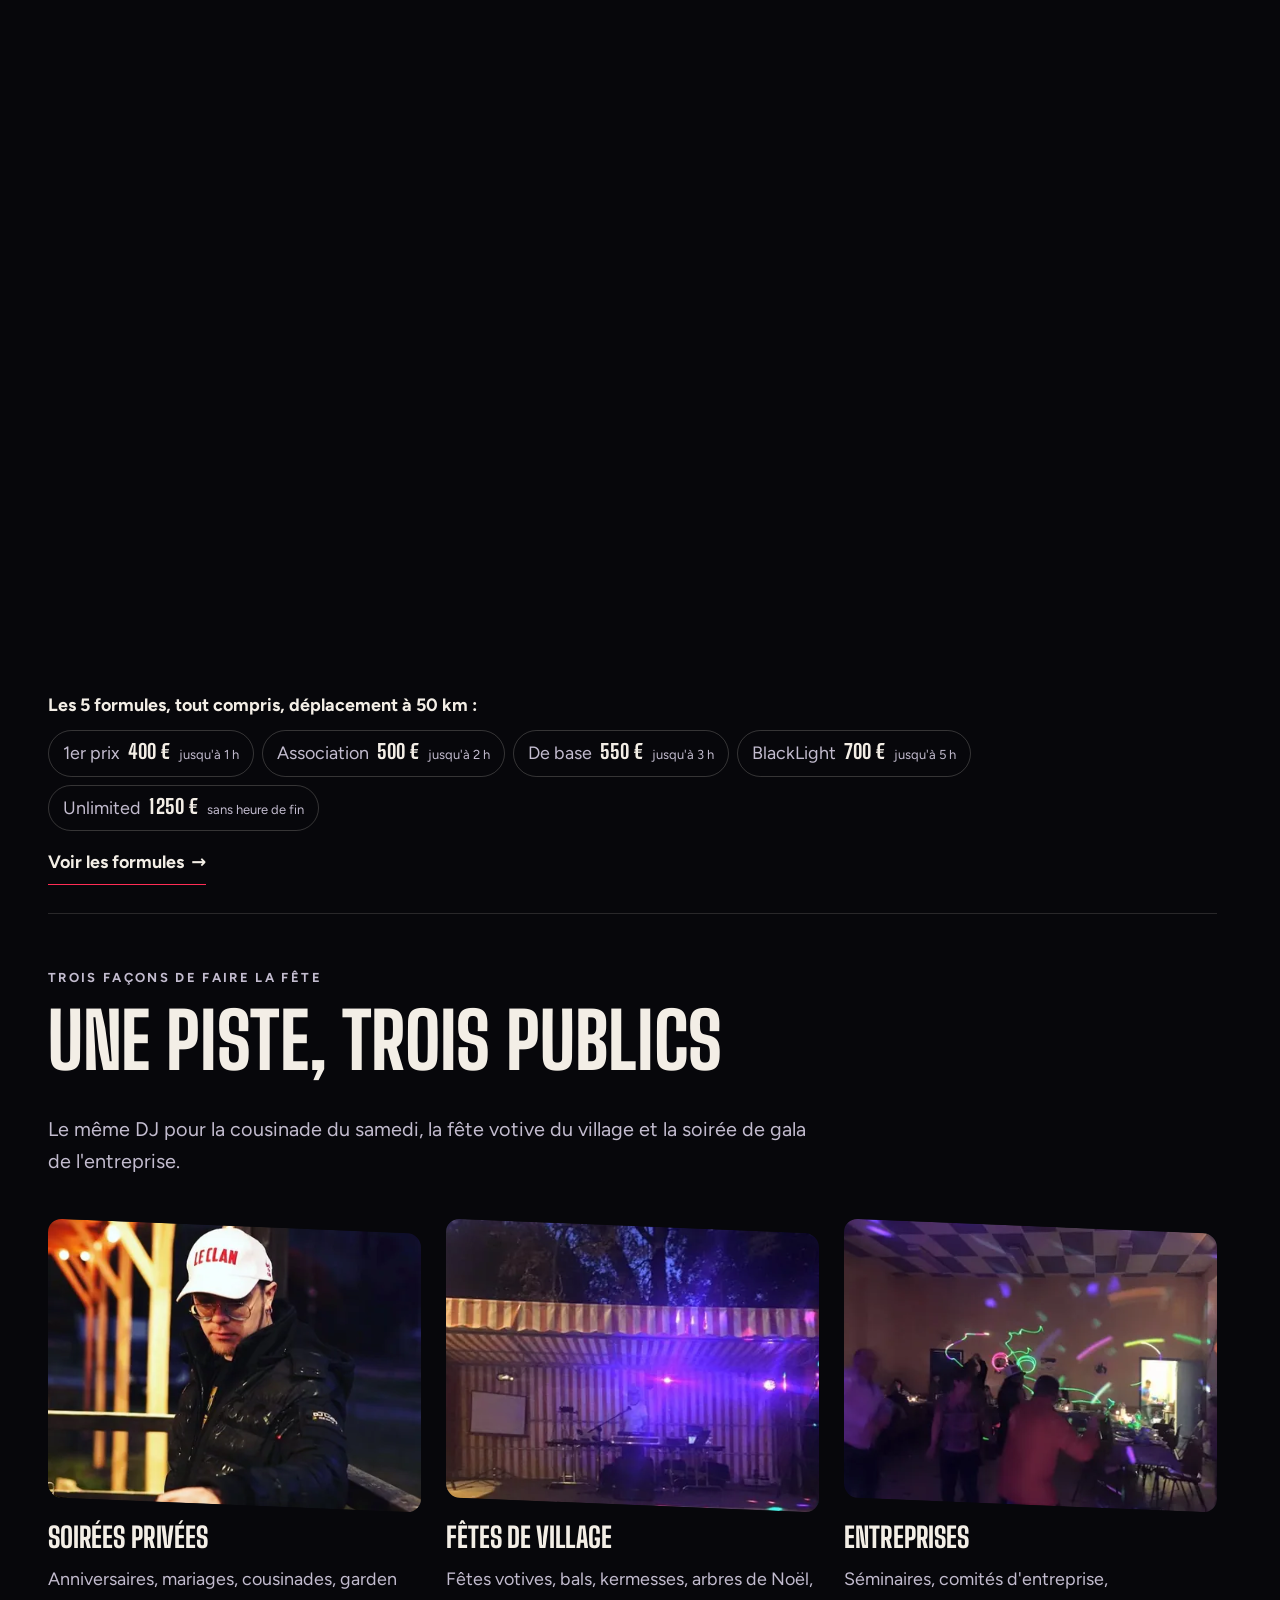
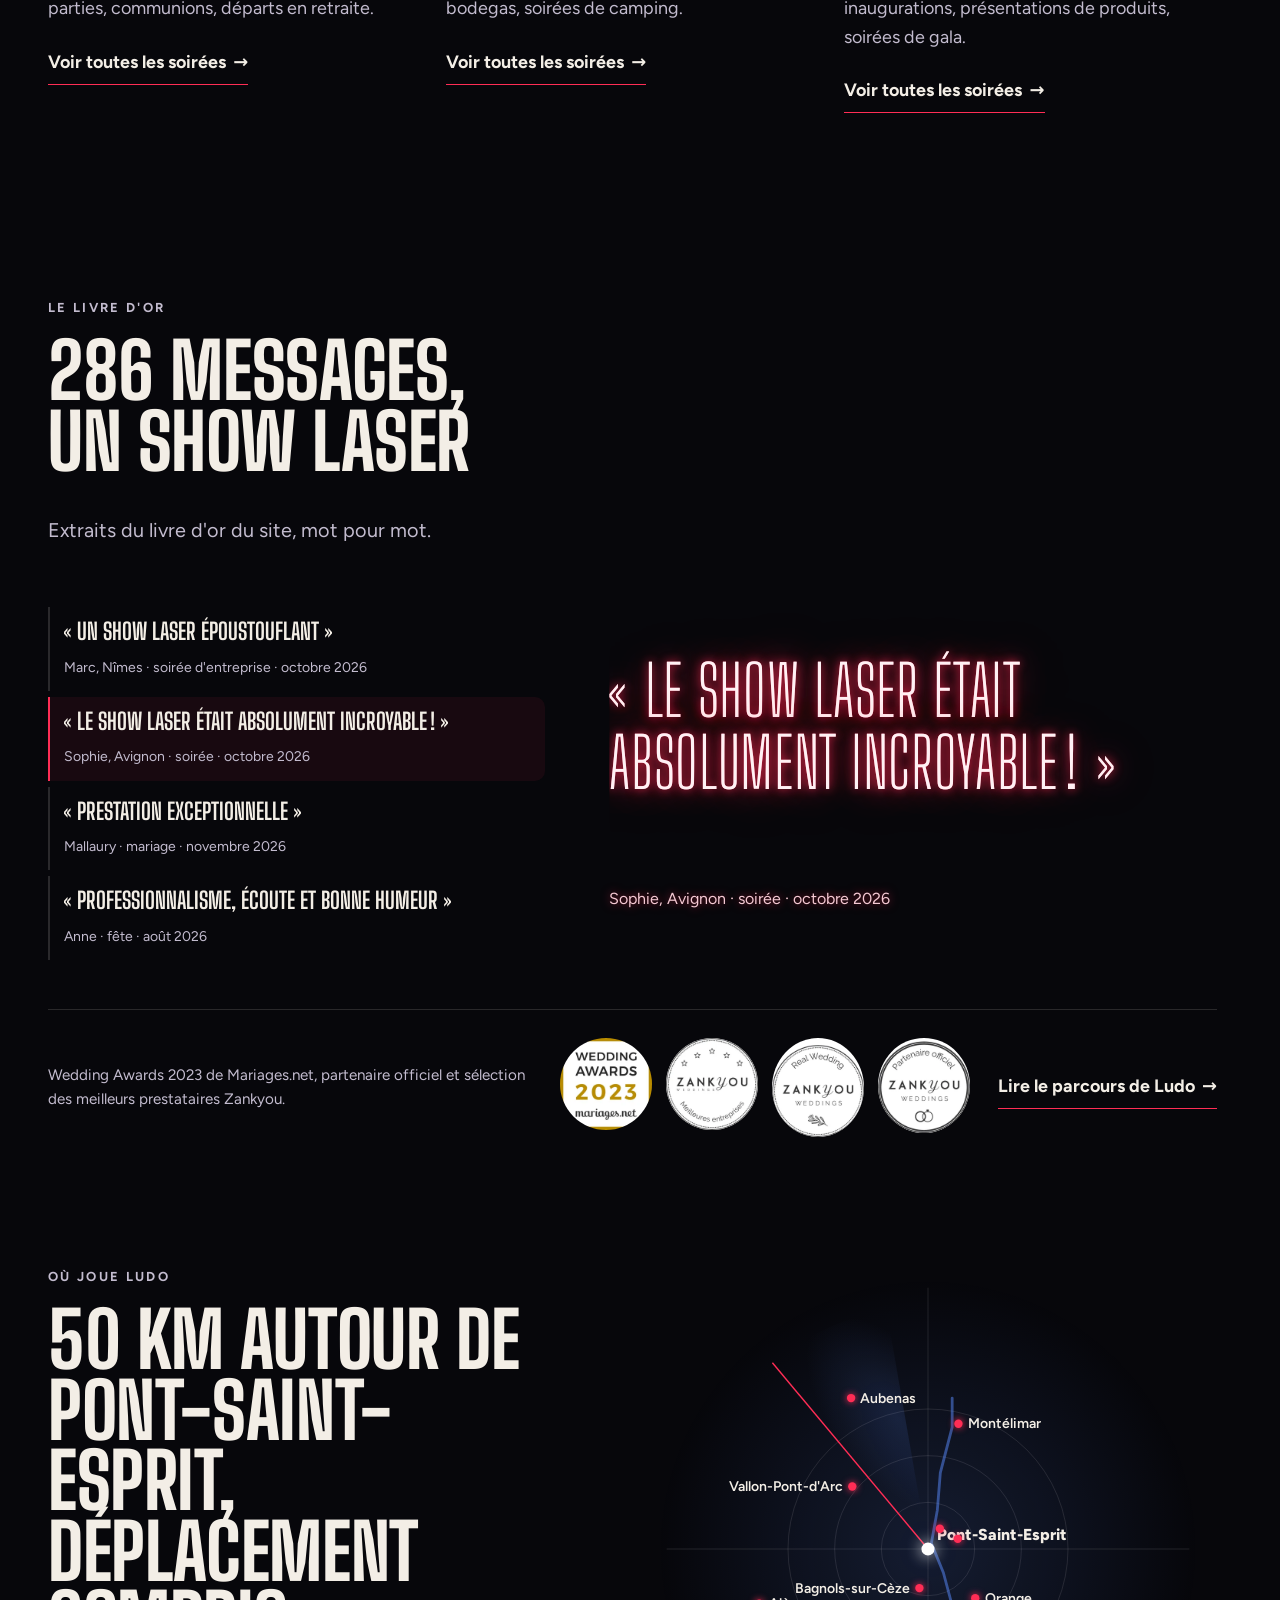
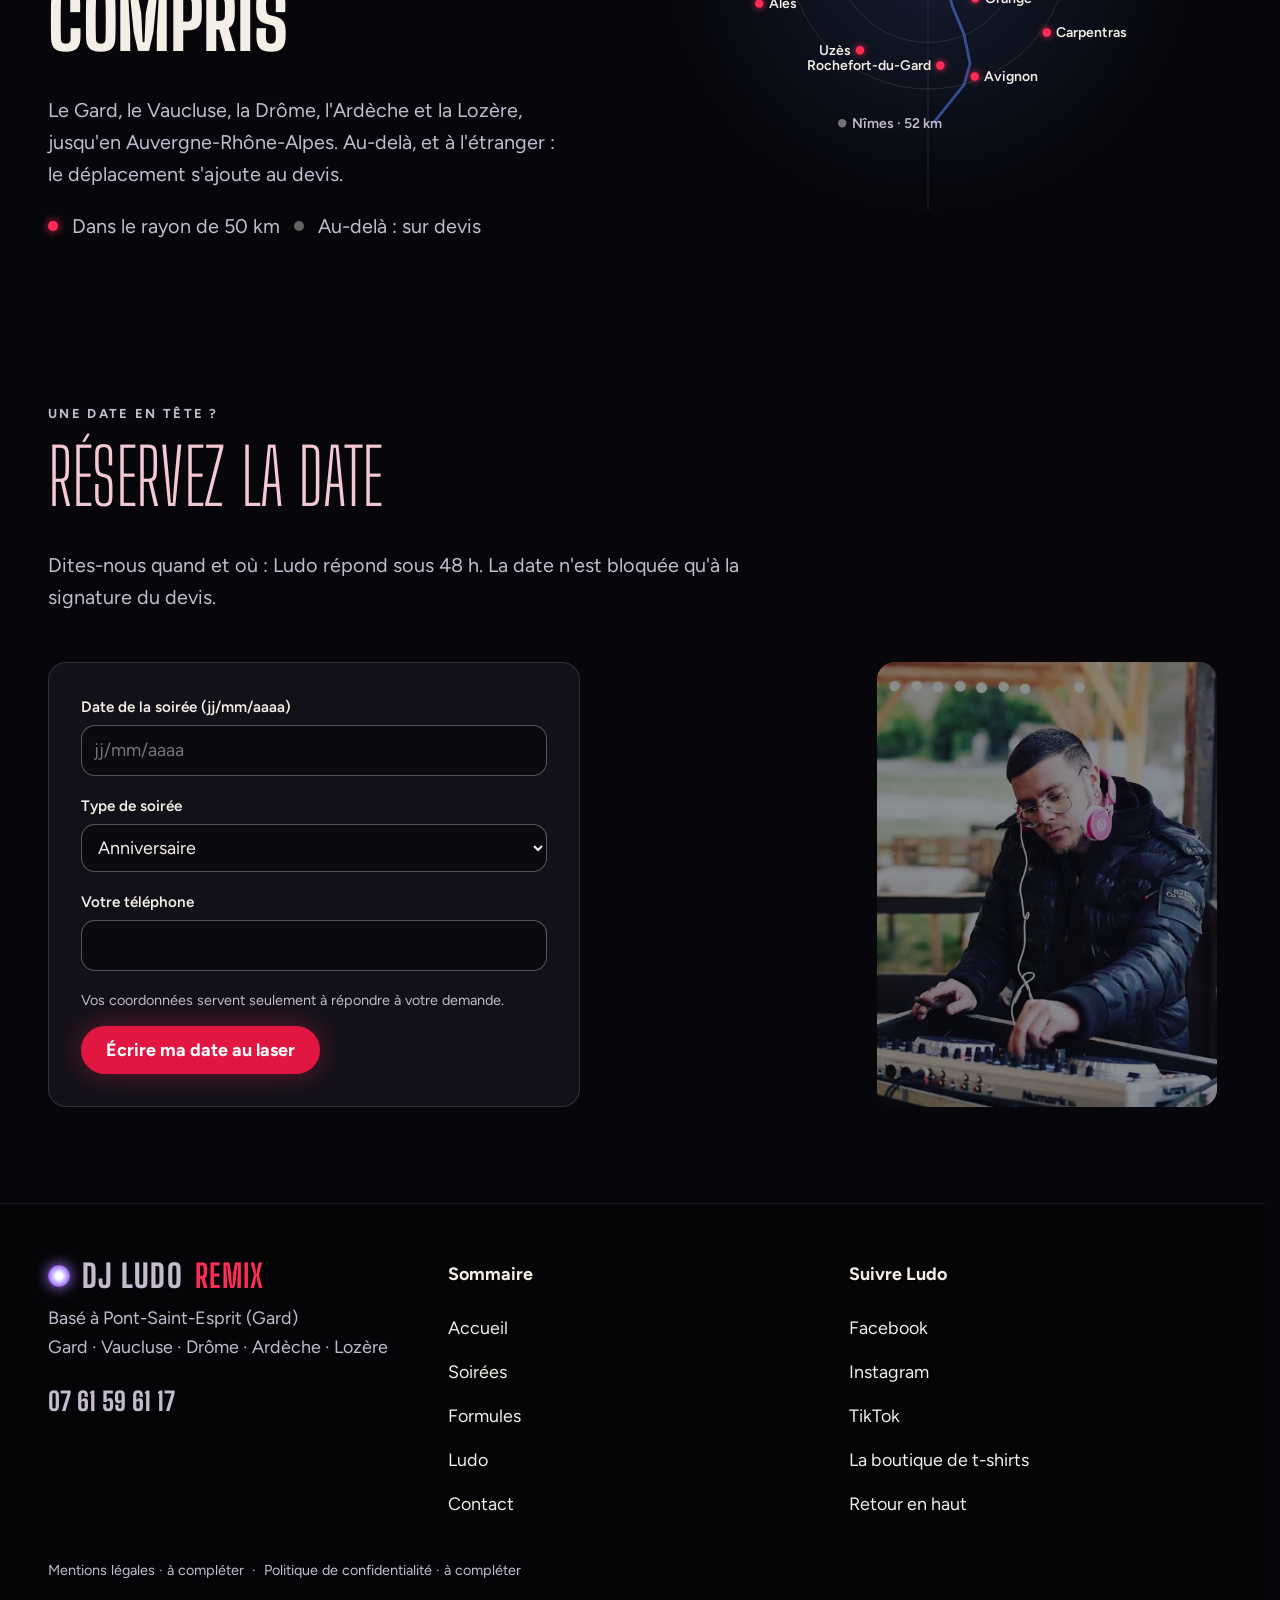
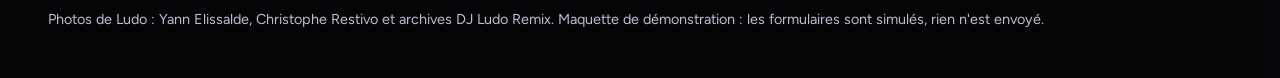
==== commit c5104704: "v2.1 Soirees concepts en diptyque" ====
--- a/index.html
+++ b/index.html
@@ -1,5 +1,5 @@
 <!doctype html>
-<html lang="fr" data-v="2">
+<html lang="fr" data-v="3">
 <head>
 <meta charset="utf-8">
 <meta name="viewport" content="width=device-width, initial-scale=1, viewport-fit=cover">
@@ -35,14 +35,14 @@
 })();</script>
 <link rel="preload" href="/assets/fonts/big-shoulders.woff2" as="font" type="font/woff2" crossorigin>
 <link rel="preload" href="/assets/fonts/figtree.woff2" as="font" type="font/woff2" crossorigin>
-<link rel="stylesheet" href="/assets/css/socle.css?v=2">
-<link rel="stylesheet" href="/assets/css/site.css?v=2">
-<link rel="modulepreload" href="/assets/js/site.js?v=2">
-<link rel="modulepreload" href="/assets/js/socle/index.js?v=2">
+<link rel="stylesheet" href="/assets/css/socle.css?v=3">
+<link rel="stylesheet" href="/assets/css/site.css?v=3">
+<link rel="modulepreload" href="/assets/js/site.js?v=3">
+<link rel="modulepreload" href="/assets/js/socle/index.js?v=3">
 <script src="/assets/vendor/gsap.min.js" defer></script>
 <script src="/assets/vendor/ScrollTrigger.min.js" defer></script>
 <script src="/assets/vendor/SplitText.min.js" defer></script>
-<script type="module" src="/assets/js/site.js?v=2"></script>
+<script type="module" src="/assets/js/site.js?v=3"></script>
 <meta name="theme-color" content="#07070b">
 <link rel="icon" href="/assets/images/favicon.svg" type="image/svg+xml">
 <link rel="apple-touch-icon" href="/assets/images/apple-touch-icon.png">
--- a/assets/css/site.css
+++ b/assets/css/site.css
@@ -1168,3 +1168,29 @@
 @media (max-width: 760px) { .fil { right: 2px; width: 14px; } .fil-lyre { width: 14px; height: 18px; transform: translate3d(0, calc(var(--fil, 0) * (100cqh - 18px)), 0); } .fil-lyre::after { width: 36px; height: 50px; opacity: .4; } .fil-lentille { left: 2px; width: 10px; height: 4px; } .fil-pont { left: 6px; } }
 .mention-ia { background: rgba(7, 7, 11, .72); padding: 2px 8px; border-radius: 3px; color: #e8e2ec; }
 @media (max-width: 760px) { .scene .fader label { font-size: 13px !important; } }
+
+/* v2.1 · Soirées : les deux concepts en diptyque, plus deux images plein écran à la suite */
+.concepts { padding-block: clamp(64px, 9vw, 130px); }
+.concepts-volets { display: flex; gap: clamp(10px, 1.4vw, 18px); height: min(78svh, 760px); }
+.concepts .concept { position: relative; flex: 1; min-height: 0; min-width: 0; display: flex; align-items: flex-end; border-radius: 18px; overflow: hidden; isolation: isolate; transition: flex-grow .7s var(--courbe); box-shadow: 0 0 0 1px rgba(243, 238, 230, .1); }
+.concepts .concept:hover, .concepts .concept:focus-within { flex-grow: 1.55; }
+.concepts .concept-fond { position: absolute; inset: 0; z-index: -2; border-radius: 0; }
+.concepts .concept-fond img { transition: transform 1.2s var(--courbe); }
+.concepts .concept:hover .concept-fond img { transform: scale(1.05); }
+.concepts .concept::before { content: ""; position: absolute; inset: 0; z-index: -1; }
+.concepts .concept--bodega::before { background: linear-gradient(0deg, rgba(20, 6, 2, .95) 8%, rgba(20, 6, 2, .55) 45%, rgba(20, 6, 2, .1)); }
+.concepts .concept--kitsch::before { background: linear-gradient(0deg, rgba(18, 2, 22, .95) 8%, rgba(18, 2, 22, .55) 45%, rgba(18, 2, 22, .12)); }
+.concepts .concept-texte { width: 100%; padding: clamp(20px, 3vw, 44px); display: block; text-align: left; align-items: initial; }
+.concepts .concept--kitsch .surtitre { justify-content: flex-start; }
+.concepts .concept-titre { font-size: clamp(2.8rem, 5.4vw, 6rem); line-height: 1; margin: 0 0 12px; }
+.concepts .concept-texte > p:not(.surtitre) { max-width: 26em; margin: 0; font-size: clamp(1rem, 1.1vw, 1.15rem); }
+.concepts .eclats { position: absolute; inset: 0; width: 100%; height: 100%; z-index: -1; pointer-events: none; }
+.concepts .mention-ia { z-index: 2; }
+@media (max-width: 760px) {
+  .concepts-volets { flex-direction: column; height: auto; }
+  .concepts .concept { min-height: 62svh; }
+  .concepts .concept:hover, .concepts .concept:focus-within { flex-grow: 1; }
+  .concepts .concept-titre { font-size: clamp(2.6rem, 13vw, 3.6rem); }
+}
+@media (max-height: 600px) and (min-width: 761px) { .concepts-volets { height: calc(100svh - var(--entete-h) - 40px); } .concepts .concept-texte > p:not(.surtitre) { display: none; } }
+.concepts .concept-fond .mention-ia { top: 12px; right: 12px; bottom: auto; left: auto; }
